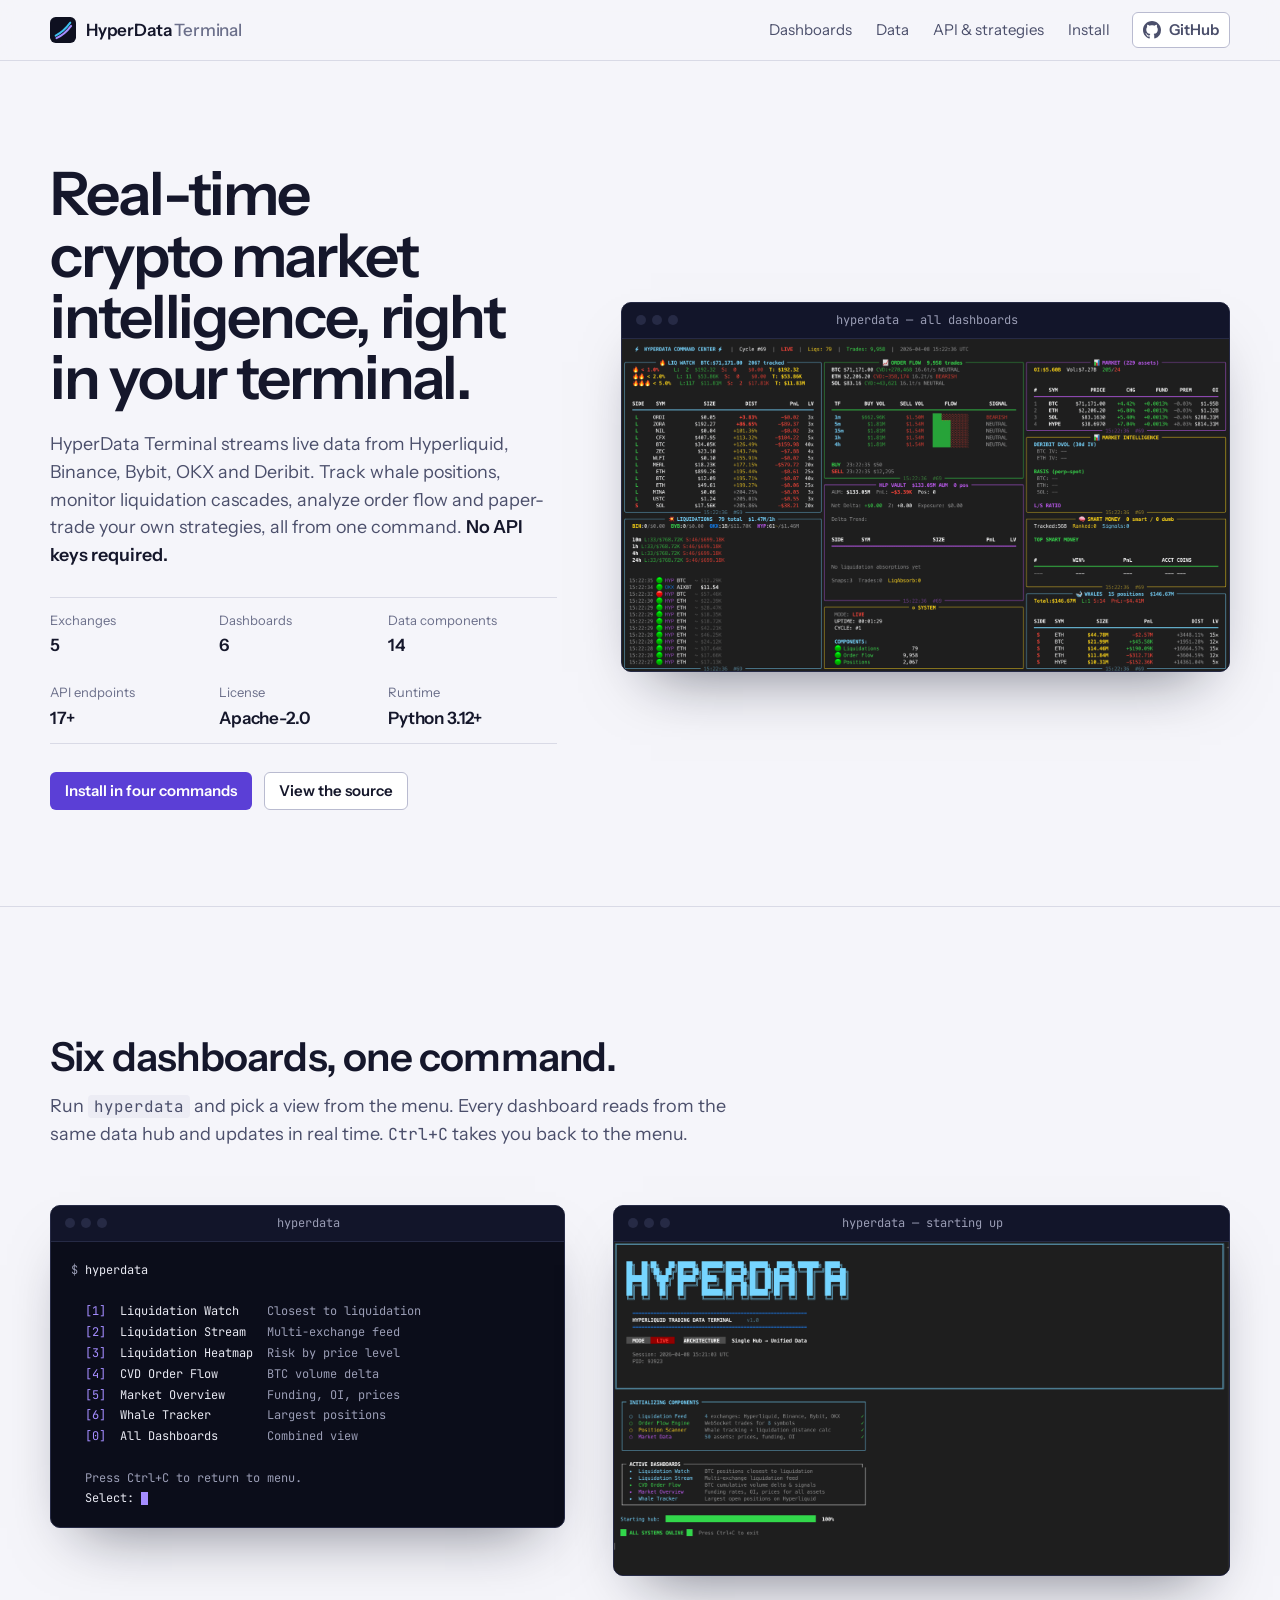
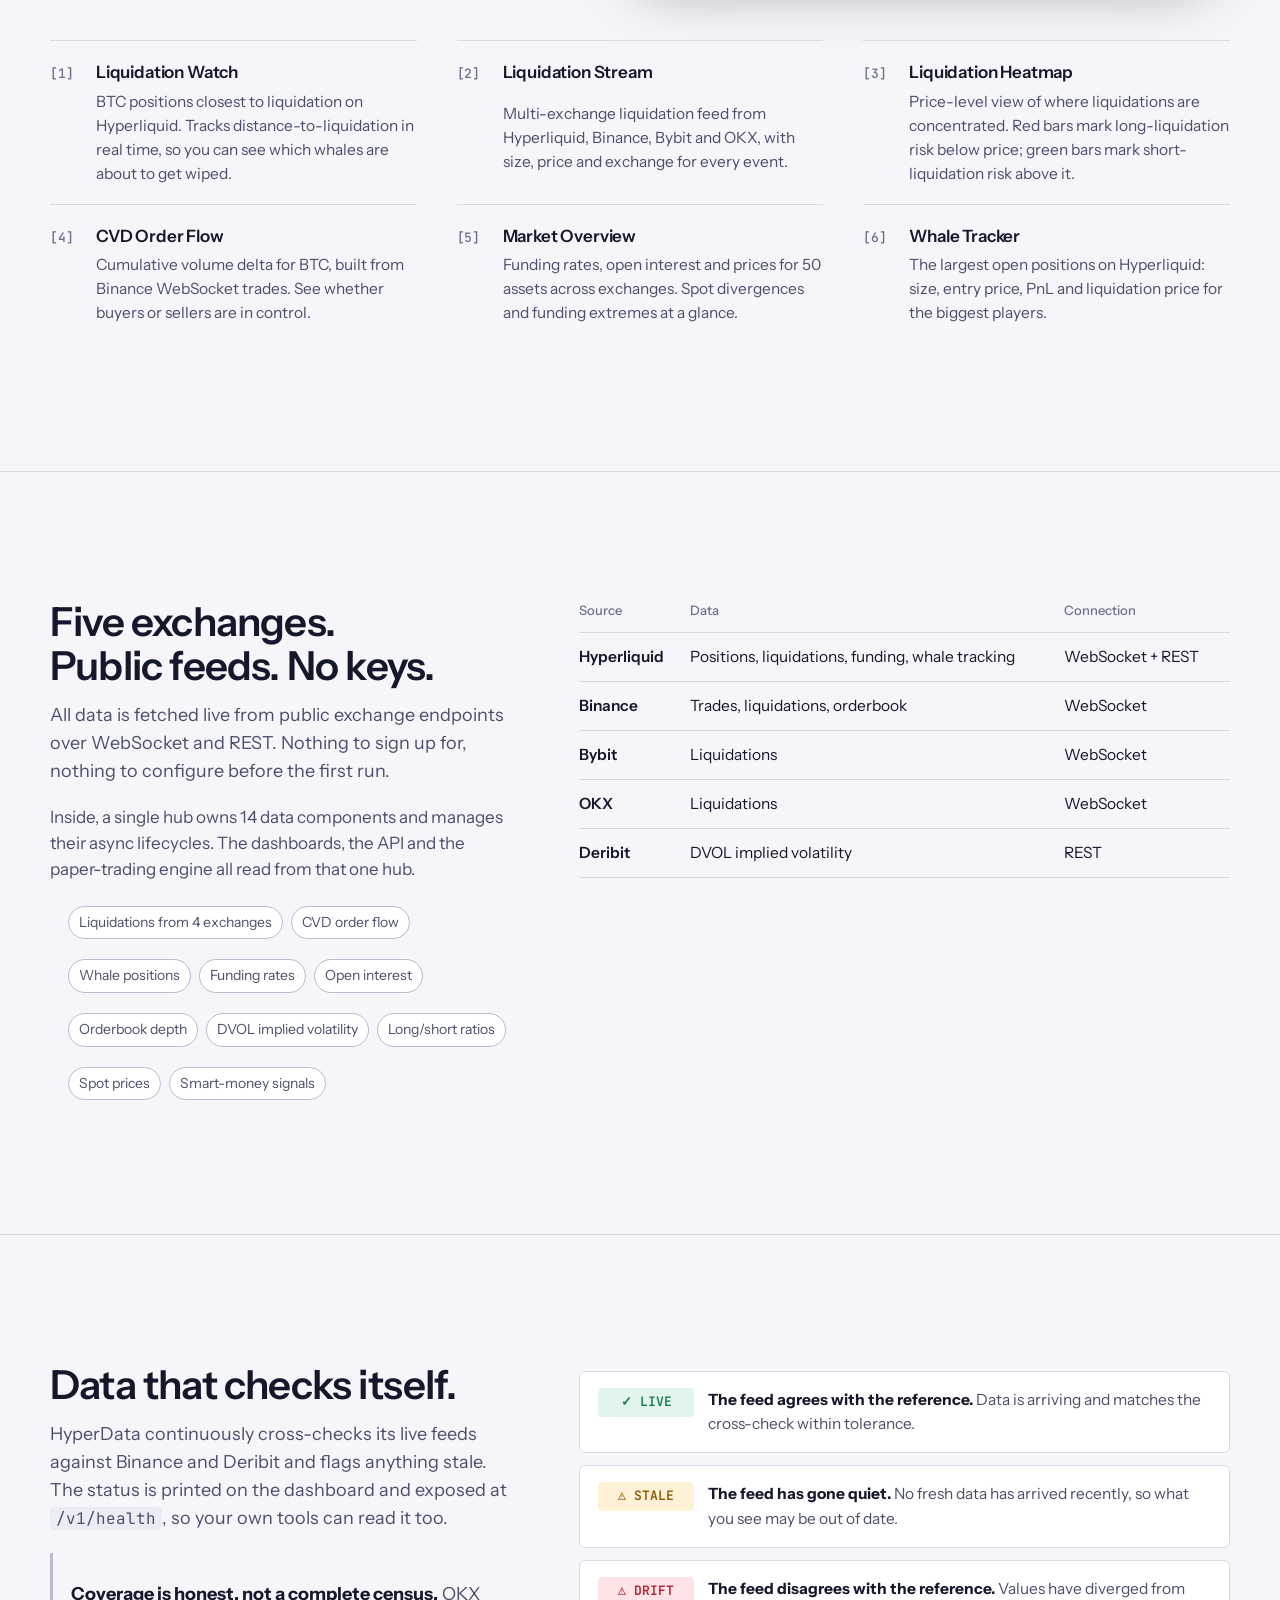
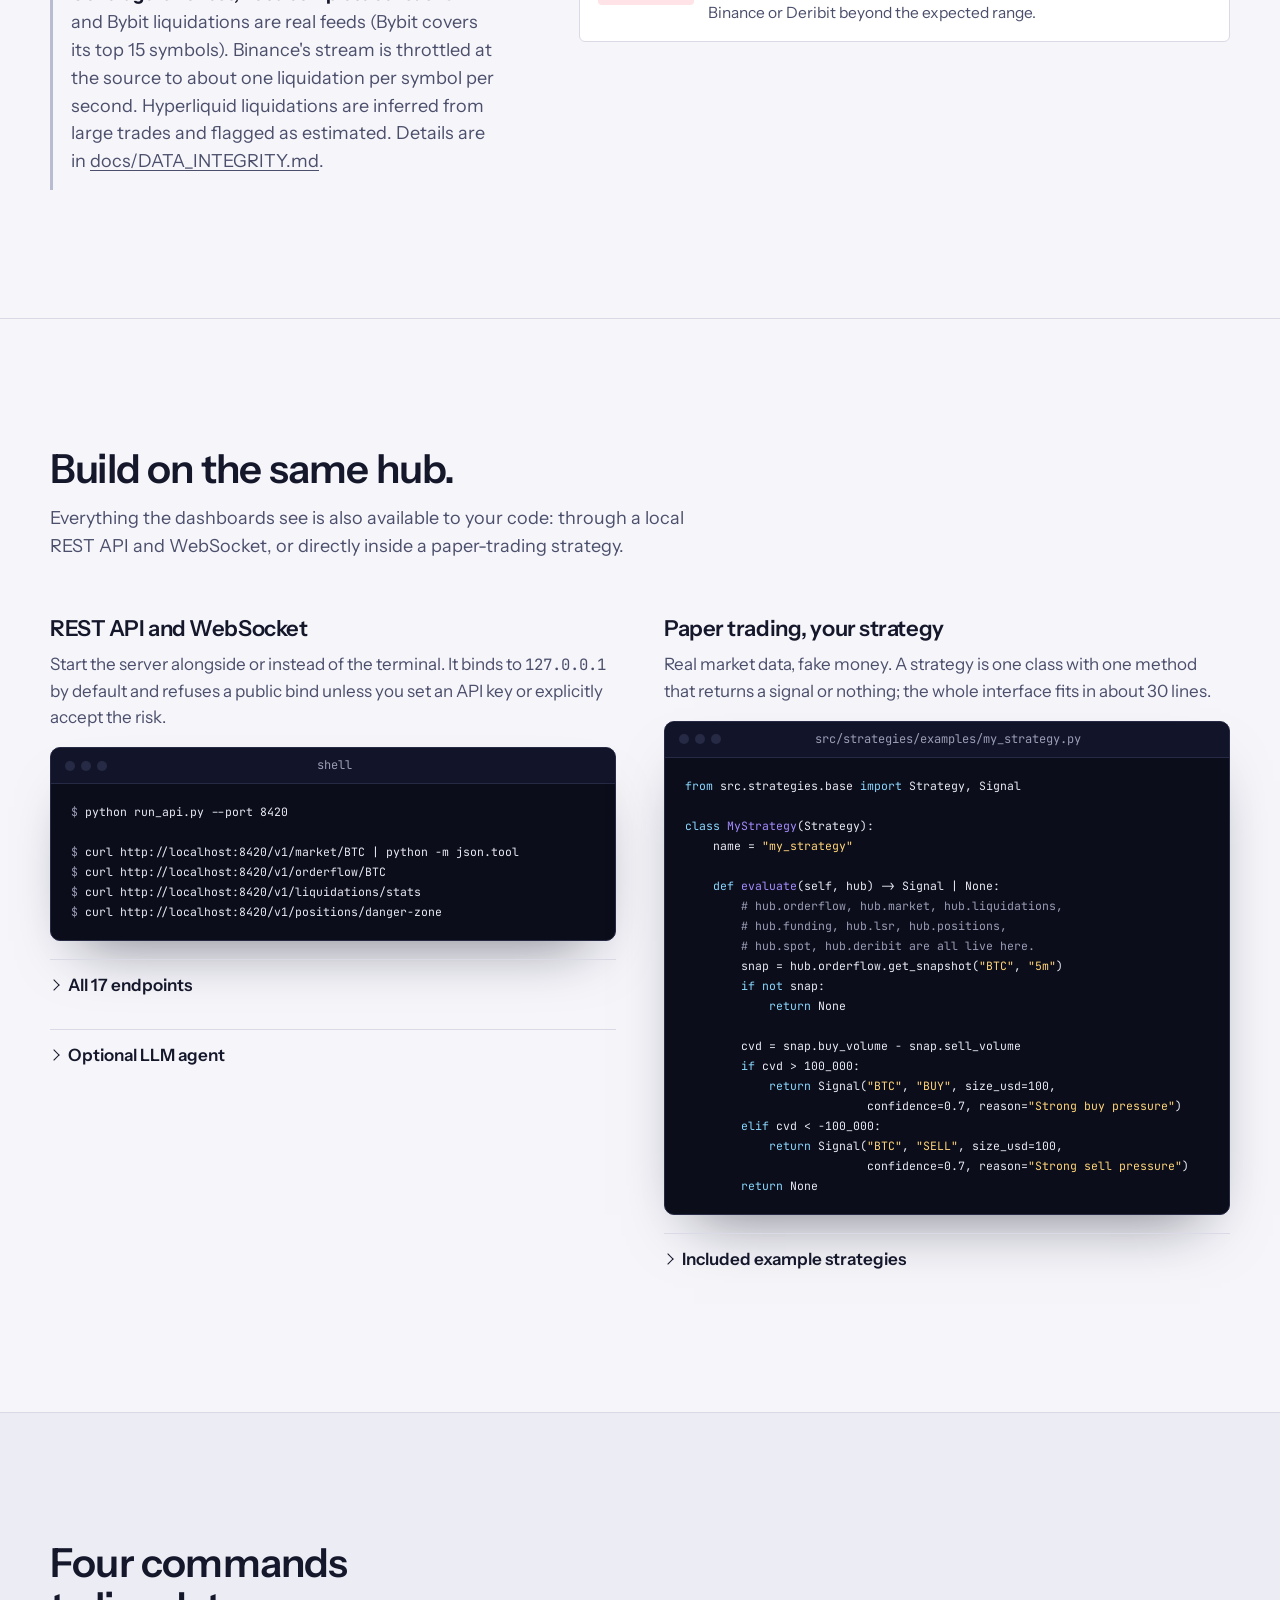
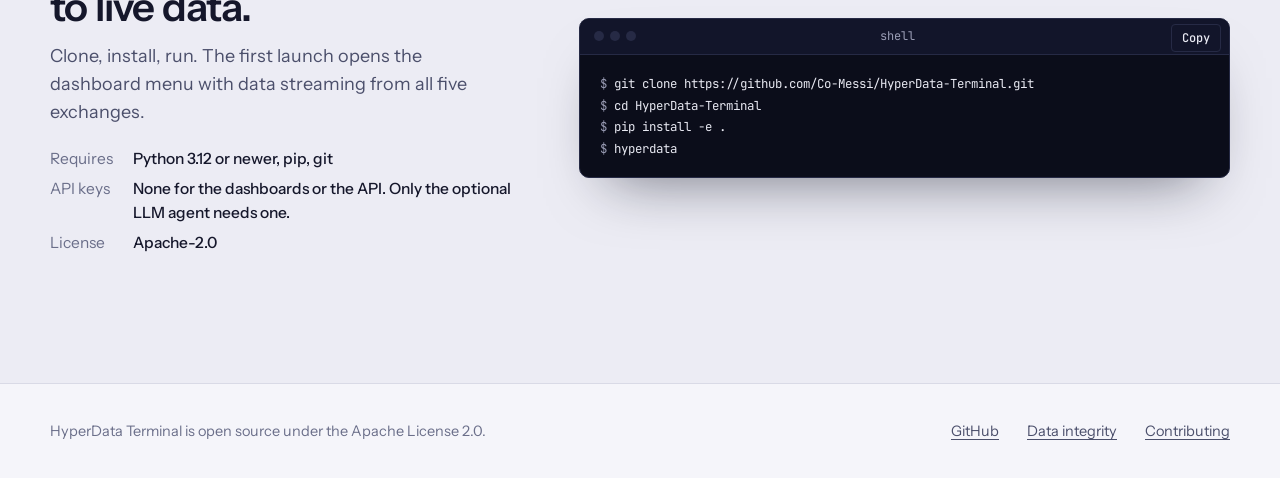
==== site/index.html @ bea285a8 "feat: add product landing site under site/ Static marketing site for HyperData Terminal: plain HTML/" ====
<!doctype html>
<html lang="en">
<head>
  <meta charset="utf-8">
  <meta name="viewport" content="width=device-width, initial-scale=1">
  <title>HyperData Terminal — real-time crypto market intelligence in your terminal</title>
  <meta name="description" content="Open-source crypto market-data terminal. Streams live data from Hyperliquid, Binance, Bybit, OKX and Deribit into six terminal dashboards, a REST API and a paper-trading engine. No API keys required. Apache-2.0.">
  <meta name="color-scheme" content="light dark">
  <meta name="theme-color" content="#f5f5fa" media="(prefers-color-scheme: light)">
  <meta name="theme-color" content="#0e1020" media="(prefers-color-scheme: dark)">

  <!-- Social cards. SITE_URL below assumes GitHub Pages for this repo; change it if the site is hosted elsewhere. -->
  <link rel="canonical" href="https://co-messi.github.io/HyperData-Terminal/">
  <meta property="og:type" content="website">
  <meta property="og:site_name" content="HyperData Terminal">
  <meta property="og:title" content="HyperData Terminal">
  <meta property="og:description" content="Real-time crypto market intelligence, right in your terminal. Live data from 5 exchanges, 6 dashboards, a REST API and paper trading. Open source, no API keys.">
  <meta property="og:url" content="https://co-messi.github.io/HyperData-Terminal/">
  <meta property="og:image" content="https://co-messi.github.io/HyperData-Terminal/og-image.png">
  <meta property="og:image:width" content="1280">
  <meta property="og:image:height" content="640">
  <meta property="og:image:alt" content="HyperData Terminal: real-time crypto market intelligence, right in your terminal.">
  <meta name="twitter:card" content="summary_large_image">
  <meta name="twitter:title" content="HyperData Terminal">
  <meta name="twitter:description" content="Real-time crypto market intelligence, right in your terminal. Live data from 5 exchanges, 6 dashboards, a REST API and paper trading. Open source, no API keys.">
  <meta name="twitter:image" content="https://co-messi.github.io/HyperData-Terminal/og-image.png">
  <meta name="twitter:image:alt" content="HyperData Terminal: real-time crypto market intelligence, right in your terminal.">

  <link rel="icon" href="favicon.svg" type="image/svg+xml">
  <link rel="preconnect" href="https://fonts.googleapis.com">
  <link rel="preconnect" href="https://fonts.gstatic.com" crossorigin>
  <link rel="stylesheet" href="https://fonts.googleapis.com/css2?family=Instrument+Sans:ital,wght@0,400;0,500;0,600;0,700;1,400&family=JetBrains+Mono:wght@400;500;600&display=swap">
  <link rel="stylesheet" href="styles.css">
</head>
<body>
  <a class="skip" href="#main">Skip to content</a>

  <header class="site-header">
    <div class="wrap">
      <a class="brand" href="#top" aria-label="HyperData Terminal home">
        <svg viewBox="0 0 64 64" aria-hidden="true" focusable="false">
          <rect width="64" height="64" rx="14" fill="#0e1020"/>
          <path d="M14 46 C 26 40, 38 30, 50 14" fill="none" stroke="#3ec0f0" stroke-width="5" stroke-linecap="round"/>
          <path d="M16 52 C 28 47, 40 38, 52 22" fill="none" stroke="#a48cff" stroke-width="5" stroke-linecap="round"/>
        </svg>
        <span>HyperData <span class="brand-sub">Terminal</span></span>
      </a>
      <nav class="site-nav" aria-label="Primary">
        <a href="#dashboards">Dashboards</a>
        <a href="#data">Data</a>
        <a href="#build">API &amp; strategies</a>
        <a href="#install">Install</a>
        <a class="btn" href="https://github.com/Co-Messi/HyperData-Terminal">
          <svg viewBox="0 0 16 16" aria-hidden="true" focusable="false"><path fill="currentColor" d="M8 0C3.58 0 0 3.58 0 8c0 3.54 2.29 6.53 5.47 7.59.4.07.55-.17.55-.38 0-.19-.01-.82-.01-1.49-2.01.37-2.53-.49-2.69-.94-.09-.23-.48-.94-.82-1.13-.28-.15-.68-.52-.01-.53.63-.01 1.08.58 1.23.82.72 1.21 1.87.87 2.33.66.07-.52.28-.87.51-1.07-1.78-.2-3.64-.89-3.64-3.95 0-.87.31-1.59.82-2.15-.08-.2-.36-1.02.08-2.12 0 0 .67-.21 2.2.82.64-.18 1.32-.27 2-.27.68 0 1.36.09 2 .27 1.53-1.04 2.2-.82 2.2-.82.44 1.1.16 1.92.08 2.12.51.56.82 1.27.82 2.15 0 3.07-1.87 3.75-3.65 3.95.29.25.54.73.54 1.48 0 1.07-.01 1.93-.01 2.2 0 .21.15.46.55.38A8.013 8.013 0 0 0 16 8c0-4.42-3.58-8-8-8z"/></svg>
          GitHub
        </a>
      </nav>
    </div>
  </header>

  <main id="main">
    <section class="hero" id="top" aria-labelledby="hero-title">
      <div class="wrap">
        <div>
          <h1 id="hero-title">Real-time crypto market intelligence, right in your terminal.</h1>
          <p class="lede">HyperData Terminal streams live data from Hyperliquid, Binance, Bybit, OKX and Deribit. Track whale positions, monitor liquidation cascades, analyze order flow and paper-trade your own strategies, all from one command. <strong>No API keys required.</strong></p>

          <dl class="spec" aria-label="At a glance">
            <div><dt>Exchanges</dt><dd>5</dd></div>
            <div><dt>Dashboards</dt><dd>6</dd></div>
            <div><dt>Data components</dt><dd>14</dd></div>
            <div><dt>API endpoints</dt><dd>17+</dd></div>
            <div><dt>License</dt><dd>Apache-2.0</dd></div>
            <div><dt>Runtime</dt><dd>Python 3.12+</dd></div>
          </dl>

          <div class="hero-actions">
            <a class="btn btn-primary" href="#install">Install in four commands</a>
            <a class="btn" href="https://github.com/Co-Messi/HyperData-Terminal">View the source</a>
          </div>
        </div>

        <figure class="window" style="margin:0">
          <div class="window-bar" aria-hidden="true">
            <span class="dots"><i></i><i></i><i></i></span>
            <span class="title">hyperdata — all dashboards</span>
          </div>
          <img src="screenshot-market.png" width="1600" height="875" alt="HyperData Terminal's combined view in a terminal window: liquidation watch, order flow, a live liquidation feed, market overview and system status panels side by side." fetchpriority="high" decoding="async">
        </figure>
      </div>
    </section>

    <section class="section" id="dashboards" aria-labelledby="dash-title">
      <div class="wrap">
        <div class="section-head">
          <h2 id="dash-title">Six dashboards, one command.</h2>
          <p>Run <code>hyperdata</code> and pick a view from the menu. Every dashboard reads from the same data hub and updates in real time. <kbd>Ctrl+C</kbd> takes you back to the menu.</p>
        </div>

        <div class="dash-grid">
          <figure class="window menu-window" style="margin:0">
            <div class="window-bar" aria-hidden="true">
              <span class="dots"><i></i><i></i><i></i></span>
              <span class="title">hyperdata</span>
            </div>
<pre><code><span class="c">$</span> hyperdata

  <span class="a">[1]</span>  Liquidation Watch    <span class="c">Closest to liquidation</span>
  <span class="a">[2]</span>  Liquidation Stream   <span class="c">Multi-exchange feed</span>
  <span class="a">[3]</span>  Liquidation Heatmap  <span class="c">Risk by price level</span>
  <span class="a">[4]</span>  CVD Order Flow       <span class="c">BTC volume delta</span>
  <span class="a">[5]</span>  Market Overview      <span class="c">Funding, OI, prices</span>
  <span class="a">[6]</span>  Whale Tracker        <span class="c">Largest positions</span>
  <span class="a">[0]</span>  All Dashboards       <span class="c">Combined view</span>

  <span class="c">Press Ctrl+C to return to menu.</span>
  Select: <span class="cursor" aria-hidden="true"></span></code></pre>
          </figure>

          <figure class="window" style="margin:0">
            <div class="window-bar" aria-hidden="true">
              <span class="dots"><i></i><i></i><i></i></span>
              <span class="title">hyperdata — starting up</span>
            </div>
            <img src="screenshot-combined.png" width="1600" height="867" alt="HyperData Terminal starting up: the HyperData banner, the list of data components being initialized, the active dashboards, and a progress bar reporting all systems online." loading="lazy" decoding="async">
          </figure>
        </div>

        <dl class="dash-list">
          <div>
            <dt><span class="n">[1]</span><span>Liquidation Watch</span></dt>
            <dd>BTC positions closest to liquidation on Hyperliquid. Tracks distance-to-liquidation in real time, so you can see which whales are about to get wiped.</dd>
          </div>
          <div>
            <dt><span class="n">[2]</span><span>Liquidation Stream</span></dt>
            <dd>Multi-exchange liquidation feed from Hyperliquid, Binance, Bybit and OKX, with size, price and exchange for every event.</dd>
          </div>
          <div>
            <dt><span class="n">[3]</span><span>Liquidation Heatmap</span></dt>
            <dd>Price-level view of where liquidations are concentrated. Red bars mark long-liquidation risk below price; green bars mark short-liquidation risk above it.</dd>
          </div>
          <div>
            <dt><span class="n">[4]</span><span>CVD Order Flow</span></dt>
            <dd>Cumulative volume delta for BTC, built from Binance WebSocket trades. See whether buyers or sellers are in control.</dd>
          </div>
          <div>
            <dt><span class="n">[5]</span><span>Market Overview</span></dt>
            <dd>Funding rates, open interest and prices for 50 assets across exchanges. Spot divergences and funding extremes at a glance.</dd>
          </div>
          <div>
            <dt><span class="n">[6]</span><span>Whale Tracker</span></dt>
            <dd>The largest open positions on Hyperliquid: size, entry price, PnL and liquidation price for the biggest players.</dd>
          </div>
        </dl>
      </div>
    </section>

    <section class="section" id="data" aria-labelledby="data-title">
      <div class="wrap">
        <div class="split">
          <div class="prose">
            <h2 id="data-title">Five exchanges. Public feeds. No keys.</h2>
            <p>All data is fetched live from public exchange endpoints over WebSocket and REST. Nothing to sign up for, nothing to configure before the first run.</p>
            <p>Inside, a single hub owns 14 data components and manages their async lifecycles. The dashboards, the API and the paper-trading engine all read from that one hub.</p>
            <ul class="components" aria-label="Data components">
              <li>Liquidations from 4 exchanges</li>
              <li>CVD order flow</li>
              <li>Whale positions</li>
              <li>Funding rates</li>
              <li>Open interest</li>
              <li>Orderbook depth</li>
              <li>DVOL implied volatility</li>
              <li>Long/short ratios</li>
              <li>Spot prices</li>
              <li>Smart-money signals</li>
            </ul>
          </div>

          <div class="table-wrap">
            <table>
              <caption class="visually-hidden">Data sources, what each provides, and how it is connected</caption>
              <thead>
                <tr><th scope="col">Source</th><th scope="col">Data</th><th scope="col">Connection</th></tr>
              </thead>
              <tbody>
                <tr><td>Hyperliquid</td><td>Positions, liquidations, funding, whale tracking</td><td>WebSocket + REST</td></tr>
                <tr><td>Binance</td><td>Trades, liquidations, orderbook</td><td>WebSocket</td></tr>
                <tr><td>Bybit</td><td>Liquidations</td><td>WebSocket</td></tr>
                <tr><td>OKX</td><td>Liquidations</td><td>WebSocket</td></tr>
                <tr><td>Deribit</td><td>DVOL implied volatility</td><td>REST</td></tr>
              </tbody>
            </table>
          </div>
        </div>
      </div>
    </section>

    <section class="section" id="integrity" aria-labelledby="integrity-title">
      <div class="wrap">
        <div class="split">
          <div class="prose">
            <h2 id="integrity-title">Data that checks itself.</h2>
            <p>HyperData continuously cross-checks its live feeds against Binance and Deribit and flags anything stale. The status is printed on the dashboard and exposed at <code>/v1/health</code>, so your own tools can read it too.</p>
            <div class="note">
              <p><strong>Coverage is honest, not a complete census.</strong> OKX and Bybit liquidations are real feeds (Bybit covers its top 15 symbols). Binance's stream is throttled at the source to about one liquidation per symbol per second. Hyperliquid liquidations are inferred from large trades and flagged as estimated. Details are in <a href="https://github.com/Co-Messi/HyperData-Terminal/blob/main/docs/DATA_INTEGRITY.md">docs/DATA_INTEGRITY.md</a>.</p>
            </div>
          </div>

          <div class="states" role="list" aria-label="Feed status states">
            <div class="state live" role="listitem">
              <span class="tag">✓ LIVE</span>
              <p><strong>The feed agrees with the reference.</strong> Data is arriving and matches the cross-check within tolerance.</p>
            </div>
            <div class="state stale" role="listitem">
              <span class="tag">⚠ STALE</span>
              <p><strong>The feed has gone quiet.</strong> No fresh data has arrived recently, so what you see may be out of date.</p>
            </div>
            <div class="state drift" role="listitem">
              <span class="tag">⚠ DRIFT</span>
              <p><strong>The feed disagrees with the reference.</strong> Values have diverged from Binance or Deribit beyond the expected range.</p>
            </div>
          </div>
        </div>
      </div>
    </section>

    <section class="section" id="build" aria-labelledby="build-title">
      <div class="wrap">
        <div class="section-head">
          <h2 id="build-title">Build on the same hub.</h2>
          <p>Everything the dashboards see is also available to your code: through a local REST API and WebSocket, or directly inside a paper-trading strategy.</p>
        </div>

        <div class="build-grid">
          <div>
            <h3>REST API and WebSocket</h3>
            <p>Start the server alongside or instead of the terminal. It binds to <code>127.0.0.1</code> by default and refuses a public bind unless you set an API key or explicitly accept the risk.</p>
            <figure class="window" style="margin:0">
              <div class="window-bar" aria-hidden="true">
                <span class="dots"><i></i><i></i><i></i></span>
                <span class="title">shell</span>
              </div>
<pre><code><span class="c">$</span> python run_api.py --port 8420

<span class="c">$</span> curl http://localhost:8420/v1/market/BTC | python -m json.tool
<span class="c">$</span> curl http://localhost:8420/v1/orderflow/BTC
<span class="c">$</span> curl http://localhost:8420/v1/liquidations/stats
<span class="c">$</span> curl http://localhost:8420/v1/positions/danger-zone</code></pre>
            </figure>

            <details>
              <summary>All 17 endpoints</summary>
              <div class="table-wrap endpoints stack-sm">
                <table>
                  <caption class="visually-hidden">REST and WebSocket endpoints</caption>
                  <thead><tr><th scope="col">Endpoint</th><th scope="col">Returns</th></tr></thead>
                  <tbody>
                    <tr><td><code>GET /v1/live</code></td><td>Minimal liveness probe (always unauthenticated)</td></tr>
                    <tr><td><code>GET /v1/health</code></td><td>Server status and uptime</td></tr>
                    <tr><td><code>GET /v1/market</code></td><td>All assets: prices, OI, funding</td></tr>
                    <tr><td><code>GET /v1/market/{symbol}</code></td><td>Single asset detail</td></tr>
                    <tr><td><code>GET /v1/liquidations</code></td><td>Recent liquidation events</td></tr>
                    <tr><td><code>GET /v1/liquidations/stats</code></td><td>Aggregate liquidation statistics</td></tr>
                    <tr><td><code>GET /v1/orderflow/{symbol}</code></td><td>CVD snapshots for a symbol</td></tr>
                    <tr><td><code>GET /v1/funding-rates</code></td><td>Funding rates across exchanges</td></tr>
                    <tr><td><code>GET /v1/funding-rates/{symbol}</code></td><td>Single asset funding rate</td></tr>
                    <tr><td><code>GET /v1/long-short-ratio</code></td><td>Long/short ratio</td></tr>
                    <tr><td><code>GET /v1/basis</code></td><td>Basis spread</td></tr>
                    <tr><td><code>GET /v1/deribit/iv</code></td><td>DVOL implied volatility</td></tr>
                    <tr><td><code>GET /v1/orderbook/{symbol}</code></td><td>Orderbook snapshot</td></tr>
                    <tr><td><code>GET /v1/whales</code></td><td>Top whale positions</td></tr>
                    <tr><td><code>GET /v1/positions/danger-zone</code></td><td>Positions closest to liquidation</td></tr>
                    <tr><td><code>GET /v1/public/metrics</code></td><td>Server metrics and component health</td></tr>
                    <tr><td><code>WS /v1/ws</code></td><td>Real-time event stream: liquidations, trades, signals</td></tr>
                  </tbody>
                </table>
              </div>
            </details>

            <details>
              <summary>Optional LLM agent</summary>
              <p>The agent sends a market summary to any OpenAI-compatible API and asks for a trading decision. Point it at OpenAI, Ollama, LM Studio, Groq, Together or your own endpoint with three variables in <code>.env</code>: <code>LLM_BASE_URL</code>, <code>LLM_MODEL</code> and <code>LLM_API_KEY</code>. The prompt lives in <code>src/strategies/llm_agent.py</code>.</p>
            </details>
          </div>

          <div>
            <h3>Paper trading, your strategy</h3>
            <p>Real market data, fake money. A strategy is one class with one method that returns a signal or nothing; the whole interface fits in about 30 lines.</p>
            <figure class="window" style="margin:0">
              <div class="window-bar" aria-hidden="true">
                <span class="dots"><i></i><i></i><i></i></span>
                <span class="title">src/strategies/examples/my_strategy.py</span>
              </div>
<pre><code><span class="k">from</span> src.strategies.base <span class="k">import</span> Strategy, Signal

<span class="k">class</span> <span class="a">MyStrategy</span>(Strategy):
    name = <span class="s">"my_strategy"</span>

    <span class="k">def</span> <span class="a">evaluate</span>(self, hub) -> Signal | None:
        <span class="c"># hub.orderflow, hub.market, hub.liquidations,</span>
        <span class="c"># hub.funding, hub.lsr, hub.positions,</span>
        <span class="c"># hub.spot, hub.deribit are all live here.</span>
        snap = hub.orderflow.get_snapshot(<span class="s">"BTC"</span>, <span class="s">"5m"</span>)
        <span class="k">if not</span> snap:
            <span class="k">return</span> None

        cvd = snap.buy_volume - snap.sell_volume
        <span class="k">if</span> cvd > 100_000:
            <span class="k">return</span> Signal(<span class="s">"BTC"</span>, <span class="s">"BUY"</span>, size_usd=100,
                          confidence=0.7, reason=<span class="s">"Strong buy pressure"</span>)
        <span class="k">elif</span> cvd < -100_000:
            <span class="k">return</span> Signal(<span class="s">"BTC"</span>, <span class="s">"SELL"</span>, size_usd=100,
                          confidence=0.7, reason=<span class="s">"Strong sell pressure"</span>)
        <span class="k">return</span> None</code></pre>
            </figure>

            <details>
              <summary>Included example strategies</summary>
              <div class="table-wrap stack-sm">
                <table>
                  <caption class="visually-hidden">Example strategies shipped with the project</caption>
                  <thead><tr><th scope="col">Strategy</th><th scope="col">Reads</th><th scope="col">Logic</th></tr></thead>
                  <tbody>
                    <tr><td>CVDMomentum</td><td><code>hub.orderflow</code></td><td>Buy when order flow is strongly positive, sell when negative</td></tr>
                    <tr><td>FundingRateArb</td><td><code>hub.funding</code></td><td>Short when funding is high, long when negative</td></tr>
                    <tr><td>LiquidationCascade</td><td><code>hub.liquidations</code></td><td>Buy the dip after large liquidation cascades</td></tr>
                    <tr><td>WhaleFollow</td><td><code>hub.positions</code></td><td>Mirror the direction of the largest whale positions</td></tr>
                  </tbody>
                </table>
              </div>
            </details>

          </div>
        </div>
      </div>
    </section>

    <section class="section install-band" id="install" aria-labelledby="install-title">
      <div class="wrap">
        <div class="split">
          <div class="prose">
            <h2 id="install-title">Four commands to live data.</h2>
            <p>Clone, install, run. The first launch opens the dashboard menu with data streaming from all five exchanges.</p>
            <dl class="reqs">
              <dt>Requires</dt><dd>Python 3.12 or newer, pip, git</dd>
              <dt>API keys</dt><dd>None for the dashboards or the API. Only the optional LLM agent needs one.</dd>
              <dt>License</dt><dd>Apache-2.0</dd>
            </dl>
          </div>

          <figure class="window install" style="margin:0">
            <div class="window-bar" aria-hidden="true">
              <span class="dots"><i></i><i></i><i></i></span>
              <span class="title">shell</span>
            </div>
<pre id="install-commands"><code><span class="prompt">$ </span><span data-cmd>git clone https://github.com/Co-Messi/HyperData-Terminal.git</span>
<span class="prompt">$ </span><span data-cmd>cd HyperData-Terminal</span>
<span class="prompt">$ </span><span data-cmd>pip install -e .</span>
<span class="prompt">$ </span><span data-cmd>hyperdata</span></code></pre>
            <button class="copy" type="button" data-copy="install-commands" aria-label="Copy install commands">Copy</button>
          </figure>
        </div>
      </div>
    </section>
  </main>

  <footer class="site-footer">
    <div class="wrap">
      <span>HyperData Terminal is open source under the Apache License 2.0.</span>
      <span class="spacer"></span>
      <a href="https://github.com/Co-Messi/HyperData-Terminal">GitHub</a>
      <a href="https://github.com/Co-Messi/HyperData-Terminal/blob/main/docs/DATA_INTEGRITY.md">Data integrity</a>
      <a href="https://github.com/Co-Messi/HyperData-Terminal/blob/main/README.md#contributing">Contributing</a>
    </div>
  </footer>

  <script src="script.js" defer></script>
</body>
</html>
---- site/styles.css ----
/* HyperData Terminal — landing site
   Plain CSS, no build step. Tokens first, then layout, then components. */

/* ---------- Tokens ---------- */
:root {
  color-scheme: light dark;

  /* Light palette (complete) */
  --bg: #f5f5fa;
  --bg-2: #ececf4;
  --surface: #ffffff;
  --line: #d9dae6;
  --line-strong: #b9bbd0;
  --ink: #15172b;
  --ink-2: #4b4f6b;
  --ink-3: #6b6f8a;
  --accent: #5b3fd6;
  --accent-ink: #ffffff;
  --accent-soft: #ece7ff;
  --live: #157a4f;
  --stale: #8a5a00;
  --drift: #b4232f;
  --live-soft: #e2f5ec;
  --stale-soft: #fff1d6;
  --drift-soft: #ffe3e6;

  /* Terminal panels are always dark: the screenshots are dark UIs */
  --term-bg: #0b0d1a;
  --term-bg-2: #12152a;
  --term-line: #262a45;
  --term-ink: #e8e9f2;
  --term-ink-2: #9a9db5;
  --term-accent: #a48cff;
  --term-live: #3ddc97;
  --term-stale: #f5b942;
  --term-drift: #ff7a85;
  --term-shadow: 0 30px 60px -30px rgba(10, 12, 30, 0.55);

  --font-sans: "Instrument Sans", "Helvetica Neue", Helvetica, Arial, system-ui, sans-serif;
  --font-mono: "JetBrains Mono", ui-monospace, "SF Mono", Menlo, Consolas, "Liberation Mono", monospace;

  --radius-window: 10px;
  --radius-control: 6px;
  --radius-chip: 4px;

  --measure: 62ch;
  --gutter: clamp(16px, 4vw, 40px);
  --section: clamp(72px, 10vw, 128px);
  --max: 1180px;
}

@media (prefers-color-scheme: dark) {
  :root:not([data-theme="light"]) {
    --bg: #0e1020;
    --bg-2: #12152a;
    --surface: #151831;
    --line: #262a45;
    --line-strong: #363b5e;
    --ink: #e8e9f2;
    --ink-2: #b4b7cc;
    --ink-3: #9a9db5;
    --accent: #a48cff;
    --accent-ink: #0e1020;
    --accent-soft: #22203f;
    --live: #3ddc97;
    --stale: #f5b942;
    --drift: #ff7a85;
    --live-soft: #10301f;
    --stale-soft: #33270b;
    --drift-soft: #3a1418;
  }
}
:root[data-theme="dark"] {
  --bg: #0e1020;
  --bg-2: #12152a;
  --surface: #151831;
  --line: #262a45;
  --line-strong: #363b5e;
  --ink: #e8e9f2;
  --ink-2: #b4b7cc;
  --ink-3: #9a9db5;
  --accent: #a48cff;
  --accent-ink: #0e1020;
  --accent-soft: #22203f;
  --live: #3ddc97;
  --stale: #f5b942;
  --drift: #ff7a85;
  --live-soft: #10301f;
  --stale-soft: #33270b;
  --drift-soft: #3a1418;
}

/* ---------- Reset & base ---------- */
*, *::before, *::after { box-sizing: border-box; }
html { -webkit-text-size-adjust: 100%; scroll-behavior: smooth; overflow-x: clip; }
@media (prefers-reduced-motion: reduce) {
  html { scroll-behavior: auto; }
}
body {
  margin: 0;
  background: var(--bg);
  color: var(--ink);
  font-family: var(--font-sans);
  font-size: 17px;
  line-height: 1.55;
  -webkit-font-smoothing: antialiased;
  overflow-x: hidden;
}
img { display: block; max-width: 100%; height: auto; }
a { color: inherit; text-decoration-thickness: 1px; text-underline-offset: 0.18em; }
p { margin: 0 0 1em; }
h1, h2, h3, h4 { margin: 0; font-weight: 600; letter-spacing: -0.02em; line-height: 1.1; text-wrap: balance; }
code, kbd, pre { font-family: var(--font-mono); font-size: 0.92em; }
:focus-visible {
  outline: 2px solid var(--accent);
  outline-offset: 3px;
  border-radius: var(--radius-chip);
}
.skip {
  position: absolute; left: 12px; top: -60px;
  background: var(--accent); color: var(--accent-ink);
  padding: 8px 12px; border-radius: var(--radius-control); z-index: 100;
}
.skip:focus { top: 12px; }
.visually-hidden {
  position: absolute !important; width: 1px; height: 1px; overflow: hidden;
  clip: rect(0 0 0 0); clip-path: inset(50%); white-space: nowrap;
}

.wrap {
  width: min(100% - 2 * var(--gutter), var(--max));
  margin-inline: auto;
}

/* ---------- Header ---------- */
.site-header {
  position: sticky; top: 0; z-index: 50;
  background: color-mix(in srgb, var(--bg) 84%, transparent);
  backdrop-filter: blur(12px);
  -webkit-backdrop-filter: blur(12px);
  border-bottom: 1px solid var(--line);
}
.site-header .wrap {
  display: flex; align-items: center; gap: 24px;
  height: 60px;
}
.brand {
  display: inline-flex; align-items: center; gap: 10px;
  font-weight: 600; letter-spacing: -0.01em; text-decoration: none;
  font-size: 17px;
}
.brand svg { width: 26px; height: 26px; flex: none; }
.brand .brand-sub { color: var(--ink-3); font-weight: 500; }
.site-nav { margin-left: auto; display: flex; align-items: center; gap: 4px; }
.site-nav a {
  text-decoration: none; color: var(--ink-2); font-size: 15px;
  padding: 8px 10px; border-radius: var(--radius-control);
}
.site-nav a:hover { color: var(--ink); background: var(--bg-2); }
.site-nav .btn { margin-left: 8px; }
@media (max-width: 720px) {
  .site-nav a:not(.btn) { display: none; }
  .brand .brand-sub { display: none; }
}

/* ---------- Buttons ---------- */
.btn {
  display: inline-flex; align-items: center; gap: 8px;
  padding: 9px 14px; border-radius: var(--radius-control);
  font: inherit; font-size: 15px; font-weight: 600; text-decoration: none;
  border: 1px solid var(--line-strong); color: var(--ink); background: var(--surface);
  cursor: pointer; line-height: 1.2; white-space: nowrap;
}
.btn:hover { border-color: var(--ink-3); }
.site-nav .btn:hover { background: var(--surface); color: var(--ink); }
.btn-primary { background: var(--accent); color: var(--accent-ink); border-color: transparent; }
.btn-primary:hover { filter: brightness(1.06); border-color: transparent; }
.btn svg { width: 18px; height: 18px; }

/* ---------- Hero ---------- */
.hero { padding-block: clamp(48px, 8vw, 104px) clamp(56px, 8vw, 96px); }
.hero .wrap {
  display: grid; gap: clamp(32px, 5vw, 64px);
  grid-template-columns: minmax(0, 5fr) minmax(0, 6fr);
  align-items: center;
}
.hero h1 {
  font-size: clamp(36px, 5.2vw, 60px);
  letter-spacing: -0.035em;
  line-height: 1.02;
  max-width: 16ch;
}
.hero .lede {
  margin-top: 22px; font-size: clamp(17px, 1.4vw, 19px);
  color: var(--ink-2); max-width: 46ch;
}
.hero .lede strong { color: var(--ink); font-weight: 600; }

.spec {
  margin: 28px 0 0; padding: 0;
  display: grid; grid-template-columns: repeat(3, 1fr);
  border-top: 1px solid var(--line); border-bottom: 1px solid var(--line);
}
.spec > div { padding: 12px 16px 12px 0; }
.spec dt { font-size: 13px; color: var(--ink-3); }
.spec dd { margin: 2px 0 0; font-weight: 600; font-size: 17px; letter-spacing: -0.01em; }

.hero-actions { margin-top: 28px; display: flex; flex-wrap: wrap; gap: 12px; align-items: center; }

/* ---------- Terminal panels ---------- */
.window {
  background: var(--term-bg); color: var(--term-ink);
  border: 1px solid var(--term-line); border-radius: var(--radius-window);
  box-shadow: var(--term-shadow);
  overflow: hidden;
}
.window-bar {
  display: flex; align-items: center; gap: 8px;
  height: 36px; padding: 0 14px;
  background: var(--term-bg-2); border-bottom: 1px solid var(--term-line);
  font-family: var(--font-mono); font-size: 12px; color: var(--term-ink-2);
}
.window-bar .dots { display: inline-flex; gap: 6px; margin-right: 6px; }
.window-bar .dots i { width: 10px; height: 10px; border-radius: 50%; background: var(--term-line); display: block; }
.window-bar .title { margin-inline: auto; padding-right: 54px; }
.window img { width: 100%; height: auto; }
.window pre {
  margin: 0; padding: 18px 20px; overflow-x: auto;
  font-size: 13.5px; line-height: 1.6; color: var(--term-ink);
  tab-size: 4;
}
.window pre .c { color: var(--term-ink-2); }
.window pre .a { color: var(--term-accent); }
.window pre .k { color: #8ad7ff; }
.window pre .s { color: #ffd479; }
.window pre .live { color: var(--term-live); }
.window pre .stale { color: var(--term-stale); }
.window pre .drift { color: var(--term-drift); }

/* Install command block: the primary CTA */
.install { position: relative; }
.install pre { padding-right: 96px; }
.install .prompt { color: var(--term-ink-2); user-select: none; }
.install .window-bar .title { padding-right: 70px; }
.install .copy {
  position: absolute; top: 5px; right: 8px;
  font: 500 12px/1 var(--font-mono);
  color: var(--term-ink); background: var(--term-bg-2);
  border: 1px solid var(--term-line); border-radius: var(--radius-chip);
  padding: 7px 10px; cursor: pointer;
}
.install .copy:hover { border-color: var(--term-ink-2); }
.install .copy[data-state="copied"] { color: var(--term-live); border-color: var(--term-live); }
.install .copy:focus-visible { outline-color: var(--term-accent); }
.cursor {
  display: inline-block; width: 0.6em; height: 1.1em; vertical-align: -0.2em;
  background: var(--term-accent);
  animation: blink 1.1s steps(1) infinite;
}
@media (prefers-reduced-motion: reduce) {
  .cursor { animation: none; }
}
@keyframes blink { 50% { opacity: 0; } }

/* ---------- Sections ---------- */
.section { padding-block: var(--section); border-top: 1px solid var(--line); }
.section-head { max-width: var(--measure); margin-bottom: clamp(32px, 5vw, 56px); }
.section-head h2 { font-size: clamp(28px, 3.6vw, 40px); }
.section-head p { margin: 14px 0 0; font-size: 18px; color: var(--ink-2); }
.section-head p code, .prose code, .note code {
  font-size: 0.88em; padding: 1px 6px; background: var(--bg-2); border-radius: var(--radius-chip);
}

/* Dashboards: menu + screenshot, then descriptions */
.dash-grid {
  display: grid; gap: clamp(28px, 4vw, 48px);
  grid-template-columns: minmax(0, 5fr) minmax(0, 6fr);
  align-items: start;
}
.menu-window pre { font-size: 13px; }
details p { color: var(--ink-2); margin: 4px 0 16px; font-size: 15.5px; max-width: 56ch; }
details p code { font-size: 0.88em; padding: 1px 6px; background: var(--bg-2); border-radius: var(--radius-chip); }
.dash-list {
  margin: clamp(40px, 5vw, 64px) 0 0; padding: 0;
  display: grid; grid-template-columns: repeat(auto-fit, minmax(280px, 1fr));
  gap: 0 40px;
}
.dash-list > div {
  padding: 18px 0; border-top: 1px solid var(--line);
  display: grid; grid-template-columns: 34px 1fr; gap: 0 12px; align-items: baseline;
}
.dash-list dt { font-weight: 600; letter-spacing: -0.01em; display: contents; }
.dash-list dt .n { font-family: var(--font-mono); font-size: 13px; color: var(--ink-3); font-weight: 500; }
.dash-list dd { margin: 4px 0 0; grid-column: 2; color: var(--ink-2); font-size: 15.5px; }

/* Tables (data sources, endpoints, strategies) */
.table-wrap { overflow-x: auto; -webkit-overflow-scrolling: touch; }
table { border-collapse: collapse; width: 100%; font-size: 15.5px; }
th, td { text-align: left; padding: 12px 16px 12px 0; border-top: 1px solid var(--line); vertical-align: top; }
thead th { border-top: 0; padding-top: 0; font-size: 13px; font-weight: 500; color: var(--ink-3); }
tbody tr:last-child td { border-bottom: 1px solid var(--line); }
td code { white-space: nowrap; }
td:first-child { font-weight: 600; }

/* Two-column feature bands */
.split {
  display: grid; gap: clamp(32px, 5vw, 72px);
  grid-template-columns: minmax(0, 5fr) minmax(0, 7fr);
  align-items: start;
}
.split .prose { max-width: 48ch; }
.split .prose h2 { font-size: clamp(28px, 3.6vw, 40px); }
.split .prose p { margin-top: 14px; font-size: 17px; color: var(--ink-2); }
.split .prose p:first-of-type { font-size: 18px; }
.split .prose ul { margin: 16px 0 0; padding-left: 18px; color: var(--ink-2); }
.split .prose li { margin: 6px 0; }

.components {
  margin: 20px 0 0; padding: 0; list-style: none;
  display: flex; flex-wrap: wrap; gap: 8px;
}
.components li {
  font-size: 14px; padding: 5px 10px; border: 1px solid var(--line-strong);
  border-radius: 999px; color: var(--ink-2); background: var(--surface);
}

/* Integrity states */
.states { display: grid; gap: 12px; margin-top: 8px; }
.state {
  display: grid; grid-template-columns: 96px 1fr; gap: 14px; align-items: start;
  padding: 16px 18px; border-radius: var(--radius-control);
  border: 1px solid var(--line); background: var(--surface);
}
.state .tag {
  font-family: var(--font-mono); font-size: 13px; font-weight: 600;
  padding: 4px 8px; border-radius: var(--radius-chip); text-align: center;
}
.state.live .tag { color: var(--live); background: var(--live-soft); }
.state.stale .tag { color: var(--stale); background: var(--stale-soft); }
.state.drift .tag { color: var(--drift); background: var(--drift-soft); }
.state p { margin: 0; font-size: 15.5px; color: var(--ink-2); }
.state p strong { color: var(--ink); }
.note {
  margin-top: 20px; padding: 14px 18px; border-left: 3px solid var(--line-strong);
  color: var(--ink-2); font-size: 15px;
}
.note p { margin: 0; }
.note strong { color: var(--ink); }

/* Build section: API + strategy */
.build-grid {
  display: grid; gap: clamp(28px, 4vw, 48px);
  grid-template-columns: minmax(0, 1fr) minmax(0, 1fr);
  align-items: start;
}
.build-grid h3 { font-size: 22px; margin-bottom: 10px; }
.build-grid > div > p { color: var(--ink-2); max-width: 52ch; }
.build-grid .window { margin-top: 18px; }
.build-grid .window pre { font-size: 12.5px; }
.endpoints td:first-child { font-weight: 500; }
.endpoints code { font-size: 13px; }
details { margin-top: 18px; border-top: 1px solid var(--line); }
summary { cursor: pointer; font-weight: 600; color: var(--ink); padding: 12px 0; list-style: none; display: flex; align-items: center; gap: 10px; }
summary::-webkit-details-marker { display: none; }
summary::before {
  content: ""; width: 8px; height: 8px; border-right: 1.5px solid currentColor; border-bottom: 1.5px solid currentColor;
  transform: rotate(-45deg); transition: transform 150ms ease; flex: none;
}
details[open] summary::before { transform: rotate(45deg); }
summary:hover { color: var(--accent); }
details .table-wrap { margin: 4px 0 16px; }

/* Install (closing) */
.install-band { background: var(--bg-2); }
.install-band .split { align-items: center; }
.reqs { margin: 20px 0 0; padding: 0; display: grid; grid-template-columns: max-content 1fr; gap: 6px 20px; font-size: 15.5px; }
.reqs dt { color: var(--ink-3); }
.reqs dd { margin: 0; font-weight: 500; }

/* ---------- Footer ---------- */
.site-footer { border-top: 1px solid var(--line); padding-block: 36px; font-size: 14.5px; color: var(--ink-3); }
.site-footer .wrap { display: flex; flex-wrap: wrap; gap: 12px 28px; align-items: center; }
.site-footer a { color: var(--ink-2); }
.site-footer .spacer { flex: 1; }

/* Stacked tables on narrow screens: one block per row, header row hidden */
@media (max-width: 640px) {
  .stack-sm table, .stack-sm tbody, .stack-sm tr, .stack-sm td { display: block; }
  .stack-sm thead { display: none; }
  .stack-sm tr { padding: 12px 0; border-top: 1px solid var(--line); }
  .stack-sm tbody tr:last-child { border-bottom: 1px solid var(--line); }
  .stack-sm td { border: 0; padding: 2px 0; }
  .stack-sm td code { white-space: normal; }
  .stack-sm td:not(:first-child) { color: var(--ink-2); font-size: 15px; }
}

/* ---------- Responsive ---------- */
.hero .wrap > *, .dash-grid > *, .split > *, .build-grid > * { min-width: 0; }
@media (max-width: 960px) {
  .hero .wrap, .dash-grid, .split, .build-grid { grid-template-columns: minmax(0, 1fr); }
  .hero h1 { max-width: 20ch; }
  .split .prose { max-width: var(--measure); }
}
@media (max-width: 520px) {
  body { font-size: 16px; }
  .hero { padding-top: 40px; }
  .hero h1 { font-size: clamp(32px, 9.5vw, 40px); }
  .spec { grid-template-columns: 1fr 1fr; }
  .dash-list > div { grid-template-columns: 30px 1fr; }
  .state { grid-template-columns: 1fr; gap: 8px; }
  .state .tag { justify-self: start; }
  .window pre { font-size: 12.5px; padding: 14px 16px; }
  .reqs { grid-template-columns: 1fr; gap: 2px; }
  .reqs dd { margin-bottom: 10px; }
}
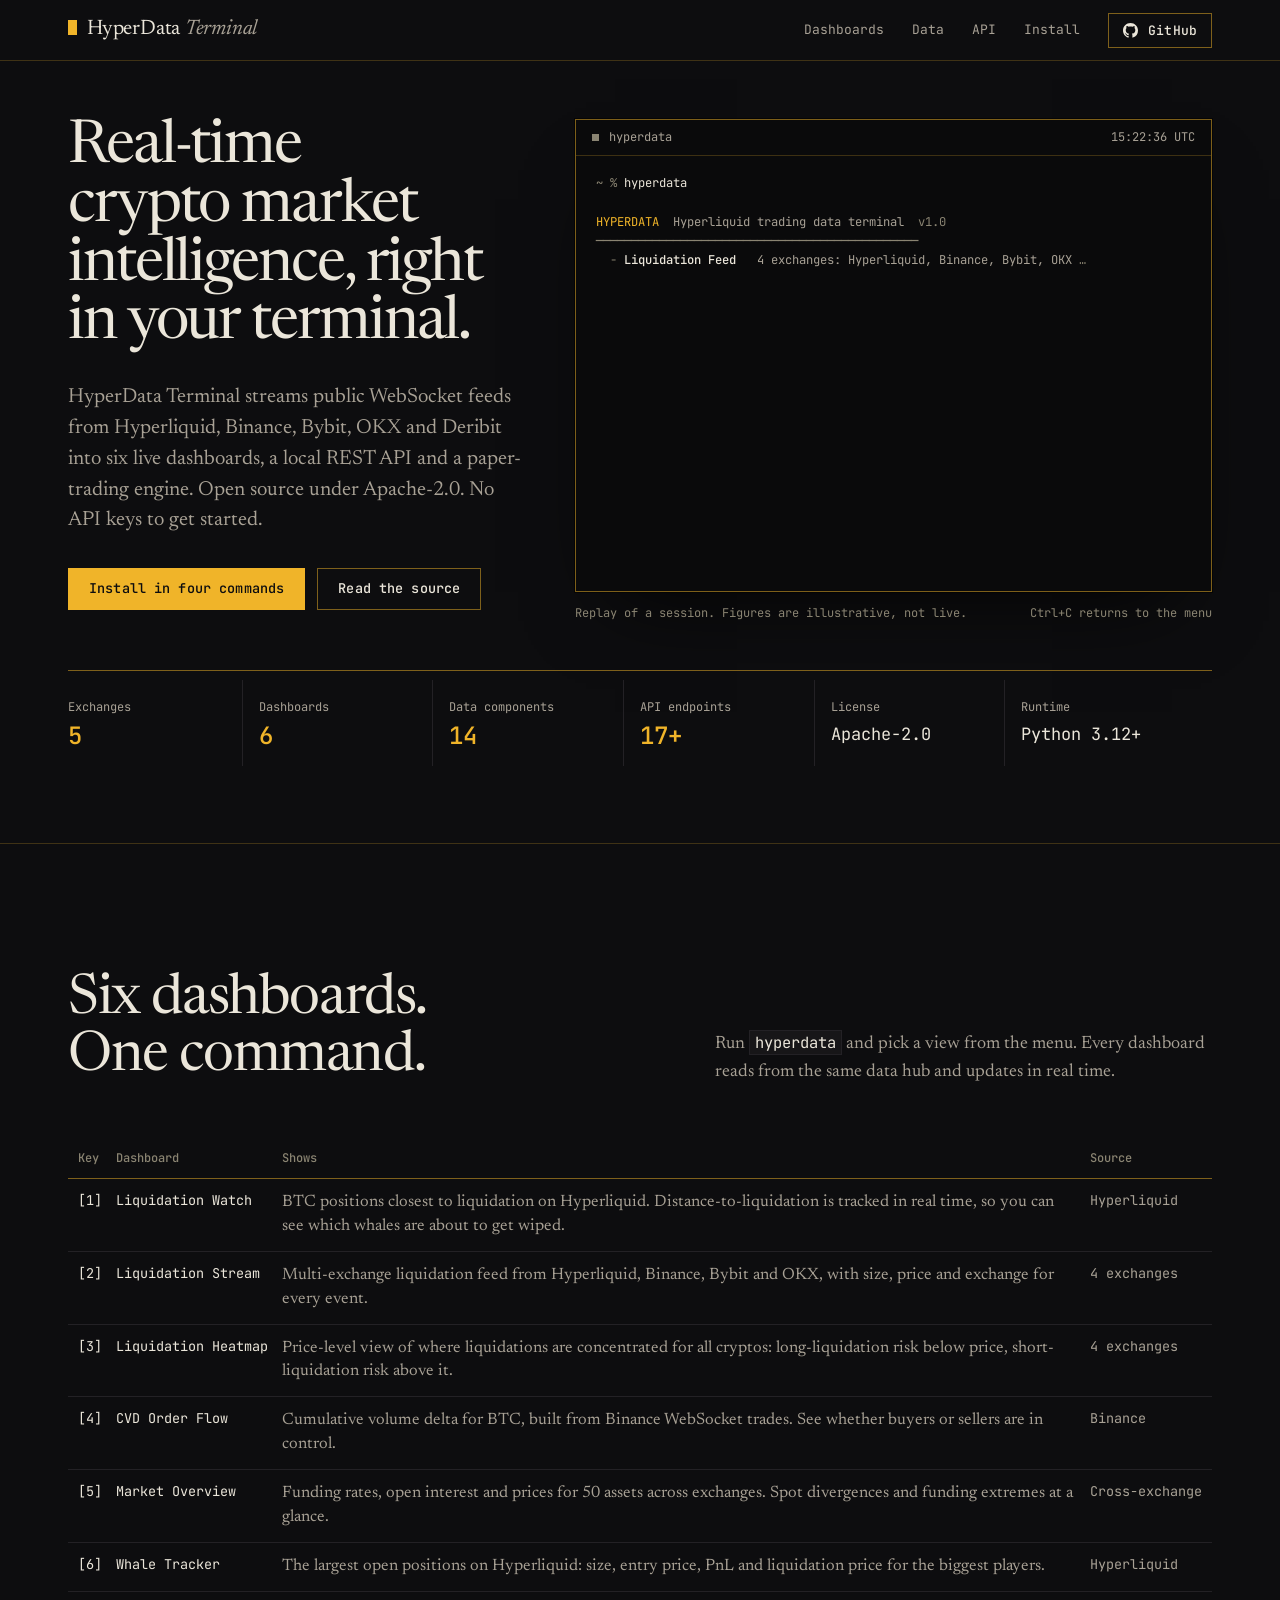
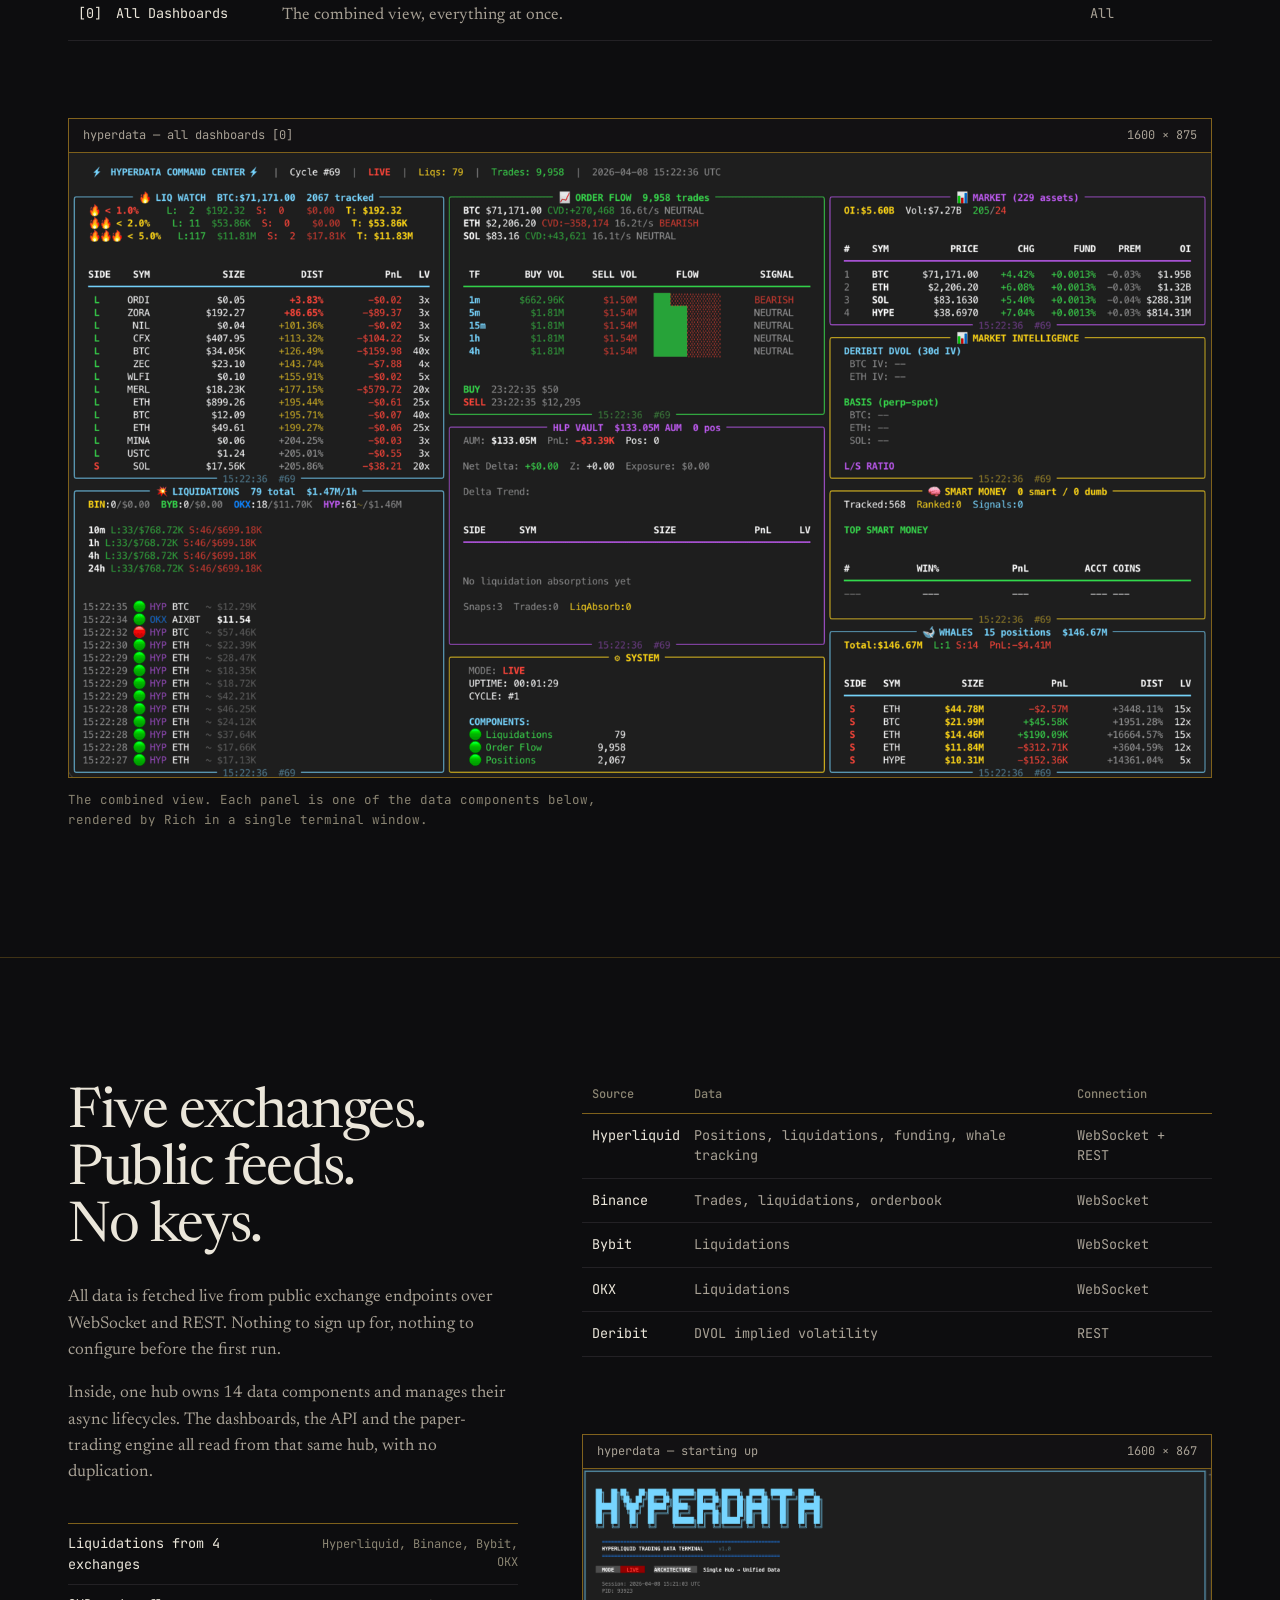
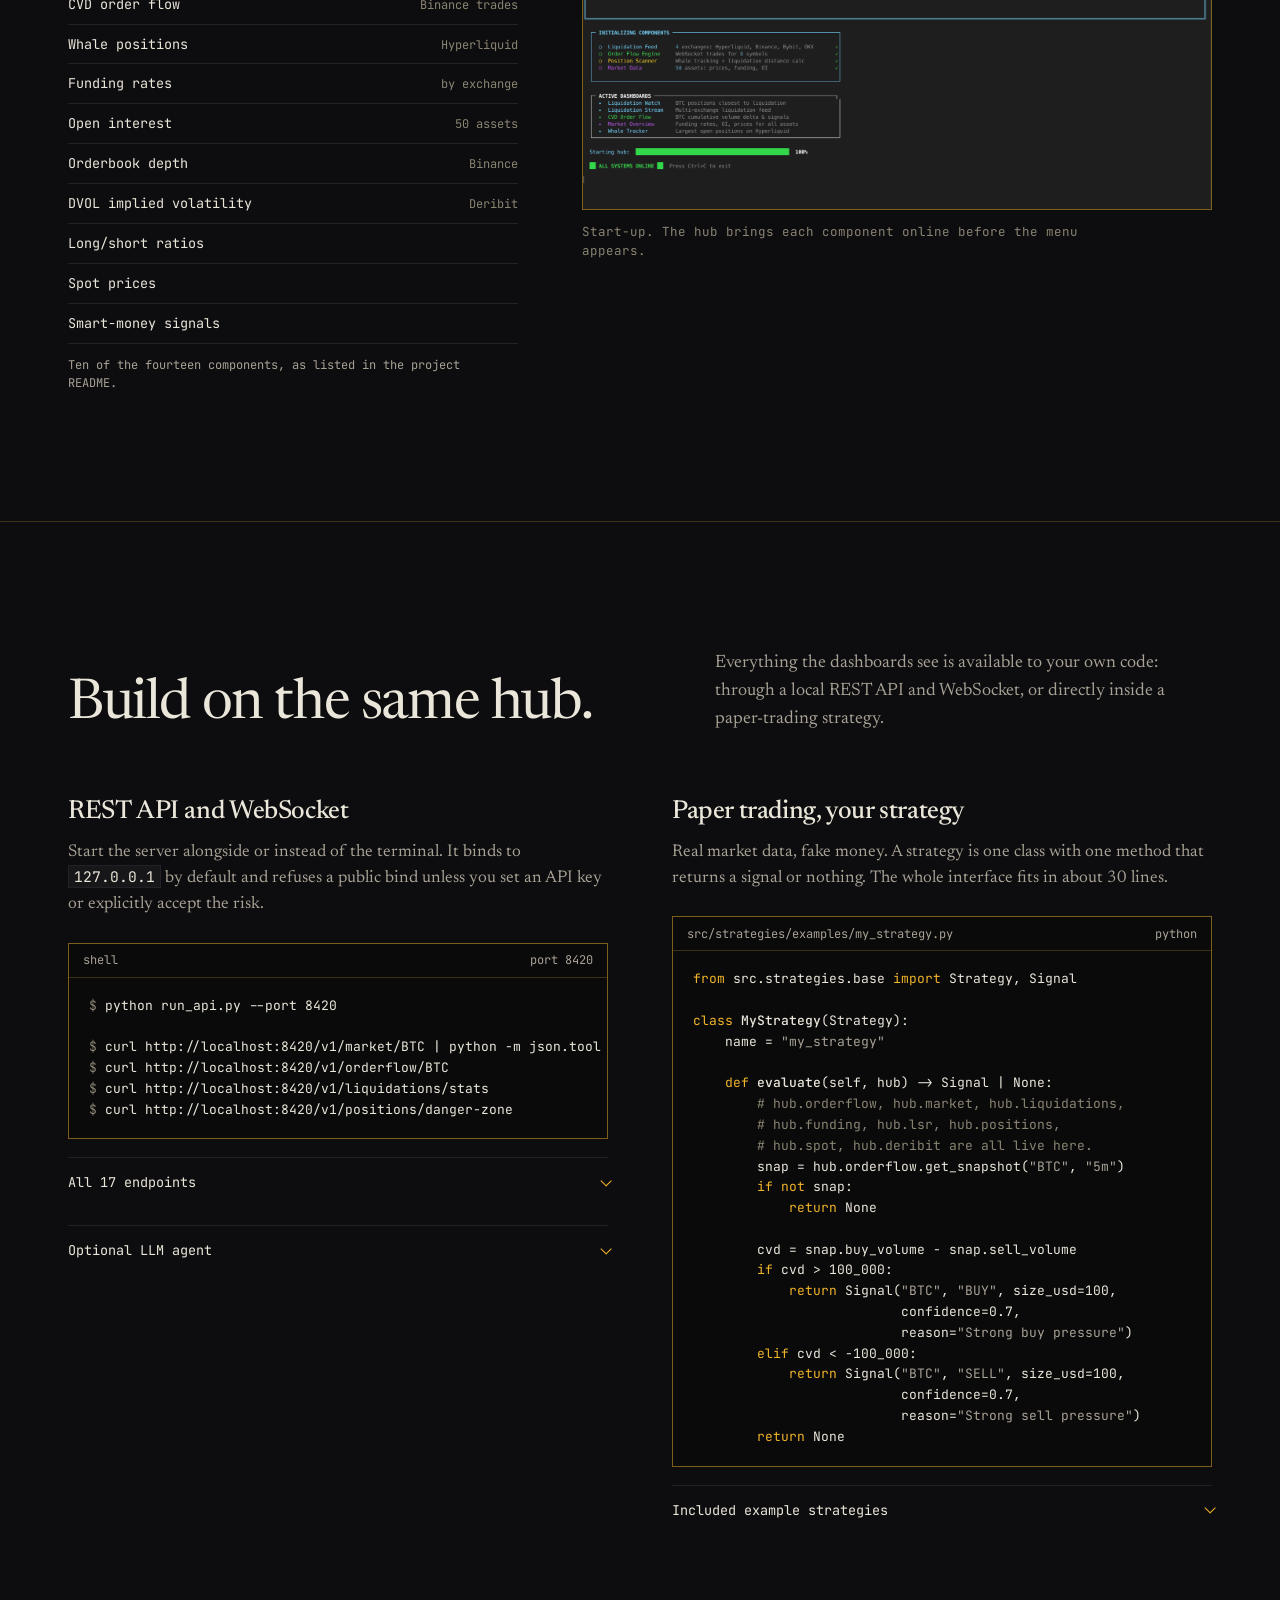
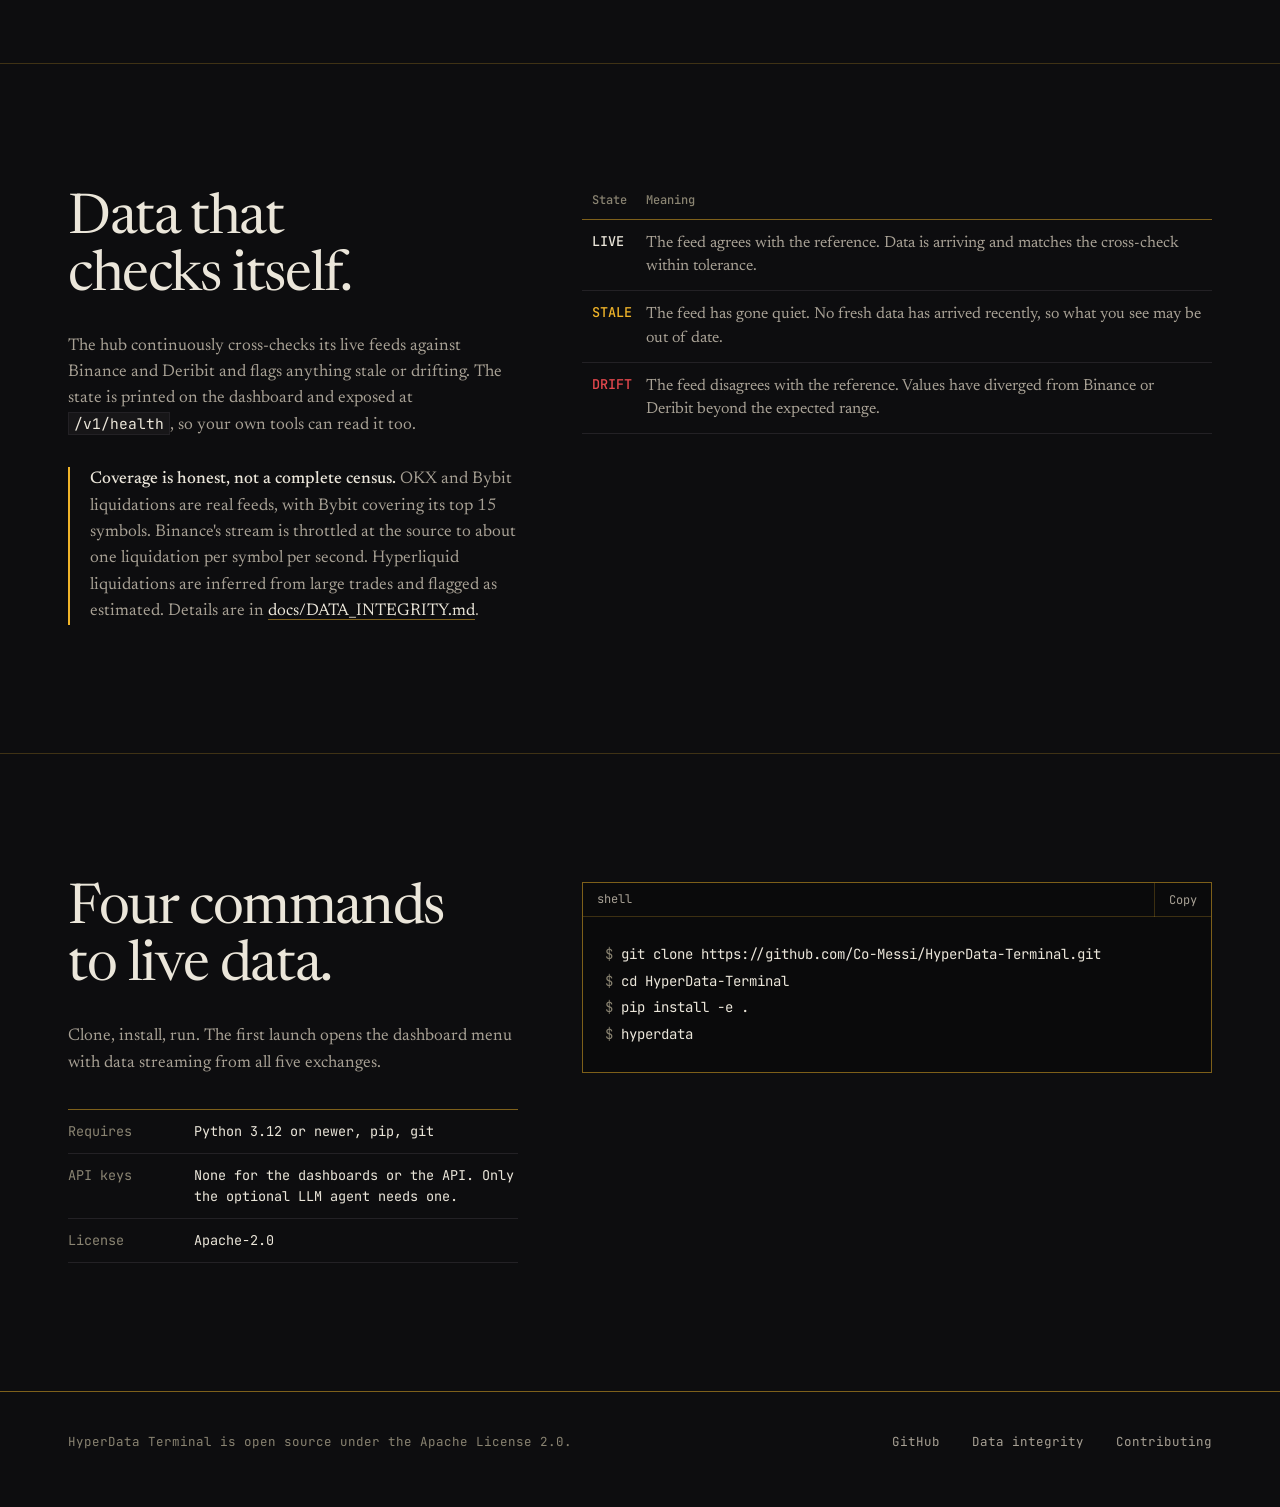
==== commit e955618d: "feat(site): redesign landing page — charcoal and amber, animated terminal Replaces the v1 navy/viole" ====
--- a/site/index.html
+++ b/site/index.html
@@ -4,32 +4,31 @@
   <meta charset="utf-8">
   <meta name="viewport" content="width=device-width, initial-scale=1">
   <title>HyperData Terminal — real-time crypto market intelligence in your terminal</title>
-  <meta name="description" content="Open-source crypto market-data terminal. Streams live data from Hyperliquid, Binance, Bybit, OKX and Deribit into six terminal dashboards, a REST API and a paper-trading engine. No API keys required. Apache-2.0.">
-  <meta name="color-scheme" content="light dark">
-  <meta name="theme-color" content="#f5f5fa" media="(prefers-color-scheme: light)">
-  <meta name="theme-color" content="#0e1020" media="(prefers-color-scheme: dark)">
-
-  <!-- Social cards. SITE_URL below assumes GitHub Pages for this repo; change it if the site is hosted elsewhere. -->
+  <meta name="description" content="Open-source crypto market-data terminal. Streams public WebSocket feeds from Hyperliquid, Binance, Bybit, OKX and Deribit into six terminal dashboards, a local REST API and a paper-trading engine. No API keys required. Apache-2.0.">
+  <meta name="color-scheme" content="dark">
+  <meta name="theme-color" content="#0d0d0f">
+
+  <!-- Social cards. SITE_URL assumes GitHub Pages for this repo; change if hosted elsewhere. -->
   <link rel="canonical" href="https://co-messi.github.io/HyperData-Terminal/">
   <meta property="og:type" content="website">
   <meta property="og:site_name" content="HyperData Terminal">
   <meta property="og:title" content="HyperData Terminal">
-  <meta property="og:description" content="Real-time crypto market intelligence, right in your terminal. Live data from 5 exchanges, 6 dashboards, a REST API and paper trading. Open source, no API keys.">
+  <meta property="og:description" content="Real-time crypto market intelligence, right in your terminal. Public feeds from 5 exchanges, 6 dashboards, a REST API and paper trading. Open source, no API keys.">
   <meta property="og:url" content="https://co-messi.github.io/HyperData-Terminal/">
   <meta property="og:image" content="https://co-messi.github.io/HyperData-Terminal/og-image.png">
   <meta property="og:image:width" content="1280">
   <meta property="og:image:height" content="640">
-  <meta property="og:image:alt" content="HyperData Terminal: real-time crypto market intelligence, right in your terminal.">
+  <meta property="og:image:alt" content="HyperData Terminal: real-time crypto market intelligence, right in your terminal. 5 exchanges, 6 dashboards, 17+ endpoints, Apache-2.0.">
   <meta name="twitter:card" content="summary_large_image">
   <meta name="twitter:title" content="HyperData Terminal">
-  <meta name="twitter:description" content="Real-time crypto market intelligence, right in your terminal. Live data from 5 exchanges, 6 dashboards, a REST API and paper trading. Open source, no API keys.">
+  <meta name="twitter:description" content="Real-time crypto market intelligence, right in your terminal. Public feeds from 5 exchanges, 6 dashboards, a REST API and paper trading. Open source, no API keys.">
   <meta name="twitter:image" content="https://co-messi.github.io/HyperData-Terminal/og-image.png">
-  <meta name="twitter:image:alt" content="HyperData Terminal: real-time crypto market intelligence, right in your terminal.">
+  <meta name="twitter:image:alt" content="HyperData Terminal: real-time crypto market intelligence, right in your terminal. 5 exchanges, 6 dashboards, 17+ endpoints, Apache-2.0.">
 
   <link rel="icon" href="favicon.svg" type="image/svg+xml">
   <link rel="preconnect" href="https://fonts.googleapis.com">
   <link rel="preconnect" href="https://fonts.gstatic.com" crossorigin>
-  <link rel="stylesheet" href="https://fonts.googleapis.com/css2?family=Instrument+Sans:ital,wght@0,400;0,500;0,600;0,700;1,400&family=JetBrains+Mono:wght@400;500;600&display=swap">
+  <link rel="stylesheet" href="https://fonts.googleapis.com/css2?family=JetBrains+Mono:wght@400;500;600&family=Newsreader:ital,opsz,wght@0,6..72,400;0,6..72,500;1,6..72,400&display=swap">
   <link rel="stylesheet" href="styles.css">
 </head>
 <body>
@@ -37,18 +36,14 @@
 
   <header class="site-header">
     <div class="wrap">
-      <a class="brand" href="#top" aria-label="HyperData Terminal home">
-        <svg viewBox="0 0 64 64" aria-hidden="true" focusable="false">
-          <rect width="64" height="64" rx="14" fill="#0e1020"/>
-          <path d="M14 46 C 26 40, 38 30, 50 14" fill="none" stroke="#3ec0f0" stroke-width="5" stroke-linecap="round"/>
-          <path d="M16 52 C 28 47, 40 38, 52 22" fill="none" stroke="#a48cff" stroke-width="5" stroke-linecap="round"/>
-        </svg>
-        <span>HyperData <span class="brand-sub">Terminal</span></span>
+      <a class="brand" href="#top" aria-label="HyperData Terminal, home">
+        <span class="mark" aria-hidden="true"></span>
+        <span>HyperData <span class="sub">Terminal</span></span>
       </a>
       <nav class="site-nav" aria-label="Primary">
         <a href="#dashboards">Dashboards</a>
         <a href="#data">Data</a>
-        <a href="#build">API &amp; strategies</a>
+        <a href="#build">API</a>
         <a href="#install">Install</a>
         <a class="btn" href="https://github.com/Co-Messi/HyperData-Terminal">
           <svg viewBox="0 0 16 16" aria-hidden="true" focusable="false"><path fill="currentColor" d="M8 0C3.58 0 0 3.58 0 8c0 3.54 2.29 6.53 5.47 7.59.4.07.55-.17.55-.38 0-.19-.01-.82-.01-1.49-2.01.37-2.53-.49-2.69-.94-.09-.23-.48-.94-.82-1.13-.28-.15-.68-.52-.01-.53.63-.01 1.08.58 1.23.82.72 1.21 1.87.87 2.33.66.07-.52.28-.87.51-1.07-1.78-.2-3.64-.89-3.64-3.95 0-.87.31-1.59.82-2.15-.08-.2-.36-1.02.08-2.12 0 0 .67-.21 2.2.82.64-.18 1.32-.27 2-.27.68 0 1.36.09 2 .27 1.53-1.04 2.2-.82 2.2-.82.44 1.1.16 1.92.08 2.12.51.56.82 1.27.82 2.15 0 3.07-1.87 3.75-3.65 3.95.29.25.54.73.54 1.48 0 1.07-.01 1.93-.01 2.2 0 .21.15.46.55.38A8.013 8.013 0 0 0 16 8c0-4.42-3.58-8-8-8z"/></svg>
@@ -61,97 +56,74 @@
   <main id="main">
     <section class="hero" id="top" aria-labelledby="hero-title">
       <div class="wrap">
-        <div>
-          <h1 id="hero-title">Real-time crypto market intelligence, right in your terminal.</h1>
-          <p class="lede">HyperData Terminal streams live data from Hyperliquid, Binance, Bybit, OKX and Deribit. Track whale positions, monitor liquidation cascades, analyze order flow and paper-trade your own strategies, all from one command. <strong>No API keys required.</strong></p>
-
-          <dl class="spec" aria-label="At a glance">
-            <div><dt>Exchanges</dt><dd>5</dd></div>
-            <div><dt>Dashboards</dt><dd>6</dd></div>
-            <div><dt>Data components</dt><dd>14</dd></div>
-            <div><dt>API endpoints</dt><dd>17+</dd></div>
-            <div><dt>License</dt><dd>Apache-2.0</dd></div>
-            <div><dt>Runtime</dt><dd>Python 3.12+</dd></div>
-          </dl>
-
-          <div class="hero-actions">
-            <a class="btn btn-primary" href="#install">Install in four commands</a>
-            <a class="btn" href="https://github.com/Co-Messi/HyperData-Terminal">View the source</a>
-          </div>
-        </div>
-
-        <figure class="window" style="margin:0">
-          <div class="window-bar" aria-hidden="true">
-            <span class="dots"><i></i><i></i><i></i></span>
-            <span class="title">hyperdata — all dashboards</span>
-          </div>
-          <img src="screenshot-market.png" width="1600" height="875" alt="HyperData Terminal's combined view in a terminal window: liquidation watch, order flow, a live liquidation feed, market overview and system status panels side by side." fetchpriority="high" decoding="async">
+        <div class="hero-grid">
+          <div class="hero-copy">
+            <h1 id="hero-title" class="rv">Real-time crypto market intelligence, right in your terminal.</h1>
+            <p class="lede rv" style="--i:1">HyperData Terminal streams public WebSocket feeds from Hyperliquid, Binance, Bybit, OKX and Deribit into six live dashboards, a local REST API and a paper-trading engine. Open source under Apache-2.0. No API keys to get started.</p>
+            <div class="hero-actions rv" style="--i:2">
+              <a class="btn btn-primary" href="#install">Install in four commands</a>
+              <a class="btn" href="https://github.com/Co-Messi/HyperData-Terminal">Read the source</a>
+            </div>
+          </div>
+
+          <div class="hero-term rv" style="--i:2">
+            <figure class="term" id="hero-term">
+              <div class="term-bar" aria-hidden="true">
+                <span><i class="dot" id="term-dot"></i>hyperdata</span>
+                <span id="term-clock">—</span>
+              </div>
+              <div class="term-screen">
+                <div class="term-out" id="term-out" aria-hidden="true"></div>
+              </div>
+              <figcaption class="vh">Replay of a hyperdata session: the command starts, initializes its liquidation feed, order-flow engine, position scanner and market-data components, prints the six-dashboard menu, and opens the market overview with prices, change, funding and open interest for BTC, ETH, SOL and HYPE.</figcaption>
+            </figure>
+            <p class="term-caption" aria-hidden="true"><span>Replay of a session. Figures are illustrative, not live.</span><span>Ctrl+C returns to the menu</span></p>
+          </div>
+        </div>
+
+        <hr class="rule" aria-hidden="true">
+
+        <dl class="ledger rv" style="--i:3" aria-label="At a glance" id="ledger">
+          <div><dt>Exchanges</dt><dd><span data-count="5">5</span></dd></div>
+          <div><dt>Dashboards</dt><dd><span data-count="6">6</span></dd></div>
+          <div><dt>Data components</dt><dd><span data-count="14">14</span></dd></div>
+          <div><dt>API endpoints</dt><dd><span data-count="17" data-suffix="+">17+</span></dd></div>
+          <div><dt>License</dt><dd class="plain">Apache-2.0</dd></div>
+          <div><dt>Runtime</dt><dd class="plain">Python 3.12+</dd></div>
+        </dl>
+      </div>
+    </section>
+
+    <section class="section" id="dashboards" aria-labelledby="dash-title">
+      <div class="wrap">
+        <div class="section-head">
+          <h2 id="dash-title" class="rv">Six dashboards. One command.</h2>
+          <p class="rv" style="--i:1">Run <code class="inline-code">hyperdata</code> and pick a view from the menu. Every dashboard reads from the same data hub and updates in real time.</p>
+        </div>
+
+        <div class="table-wrap dash-table rv" style="--i:2">
+          <table>
+            <caption class="vh">The six dashboards, what each shows, and where its data comes from</caption>
+            <thead>
+              <tr><th scope="col">Key</th><th scope="col">Dashboard</th><th scope="col">Shows</th><th scope="col" class="col-src">Source</th></tr>
+            </thead>
+            <tbody>
+              <tr><td class="key">[1]</td><td class="name">Liquidation Watch</td><td class="desc">BTC positions closest to liquidation on Hyperliquid. Distance-to-liquidation is tracked in real time, so you can see which whales are about to get wiped.</td><td class="col-src">Hyperliquid</td></tr>
+              <tr><td class="key">[2]</td><td class="name">Liquidation Stream</td><td class="desc">Multi-exchange liquidation feed from Hyperliquid, Binance, Bybit and OKX, with size, price and exchange for every event.</td><td class="col-src">4 exchanges</td></tr>
+              <tr><td class="key">[3]</td><td class="name">Liquidation Heatmap</td><td class="desc">Price-level view of where liquidations are concentrated for all cryptos: long-liquidation risk below price, short-liquidation risk above it.</td><td class="col-src">4 exchanges</td></tr>
+              <tr><td class="key">[4]</td><td class="name">CVD Order Flow</td><td class="desc">Cumulative volume delta for BTC, built from Binance WebSocket trades. See whether buyers or sellers are in control.</td><td class="col-src">Binance</td></tr>
+              <tr><td class="key">[5]</td><td class="name">Market Overview</td><td class="desc">Funding rates, open interest and prices for 50 assets across exchanges. Spot divergences and funding extremes at a glance.</td><td class="col-src">Cross-exchange</td></tr>
+              <tr><td class="key">[6]</td><td class="name">Whale Tracker</td><td class="desc">The largest open positions on Hyperliquid: size, entry price, PnL and liquidation price for the biggest players.</td><td class="col-src">Hyperliquid</td></tr>
+              <tr><td class="key">[0]</td><td class="name">All Dashboards</td><td class="desc">The combined view, everything at once.</td><td class="col-src">All</td></tr>
+            </tbody>
+          </table>
+        </div>
+
+        <figure class="frame rv" style="--i:3">
+          <div class="frame-bar" aria-hidden="true"><span>hyperdata — all dashboards [0]</span><span>1600 × 875</span></div>
+          <img src="screenshot-market.png" width="1600" height="875" alt="HyperData Terminal's combined view: liquidation watch, order flow, liquidation feed, market overview, HLP vault, system status, market intelligence, smart money and whales panels side by side in one terminal window." loading="lazy" decoding="async">
+          <figcaption>The combined view. Each panel is one of the data components below, rendered by Rich in a single terminal window.</figcaption>
         </figure>
-      </div>
-    </section>
-
-    <section class="section" id="dashboards" aria-labelledby="dash-title">
-      <div class="wrap">
-        <div class="section-head">
-          <h2 id="dash-title">Six dashboards, one command.</h2>
-          <p>Run <code>hyperdata</code> and pick a view from the menu. Every dashboard reads from the same data hub and updates in real time. <kbd>Ctrl+C</kbd> takes you back to the menu.</p>
-        </div>
-
-        <div class="dash-grid">
-          <figure class="window menu-window" style="margin:0">
-            <div class="window-bar" aria-hidden="true">
-              <span class="dots"><i></i><i></i><i></i></span>
-              <span class="title">hyperdata</span>
-            </div>
-<pre><code><span class="c">$</span> hyperdata
-
-  <span class="a">[1]</span>  Liquidation Watch    <span class="c">Closest to liquidation</span>
-  <span class="a">[2]</span>  Liquidation Stream   <span class="c">Multi-exchange feed</span>
-  <span class="a">[3]</span>  Liquidation Heatmap  <span class="c">Risk by price level</span>
-  <span class="a">[4]</span>  CVD Order Flow       <span class="c">BTC volume delta</span>
-  <span class="a">[5]</span>  Market Overview      <span class="c">Funding, OI, prices</span>
-  <span class="a">[6]</span>  Whale Tracker        <span class="c">Largest positions</span>
-  <span class="a">[0]</span>  All Dashboards       <span class="c">Combined view</span>
-
-  <span class="c">Press Ctrl+C to return to menu.</span>
-  Select: <span class="cursor" aria-hidden="true"></span></code></pre>
-          </figure>
-
-          <figure class="window" style="margin:0">
-            <div class="window-bar" aria-hidden="true">
-              <span class="dots"><i></i><i></i><i></i></span>
-              <span class="title">hyperdata — starting up</span>
-            </div>
-            <img src="screenshot-combined.png" width="1600" height="867" alt="HyperData Terminal starting up: the HyperData banner, the list of data components being initialized, the active dashboards, and a progress bar reporting all systems online." loading="lazy" decoding="async">
-          </figure>
-        </div>
-
-        <dl class="dash-list">
-          <div>
-            <dt><span class="n">[1]</span><span>Liquidation Watch</span></dt>
-            <dd>BTC positions closest to liquidation on Hyperliquid. Tracks distance-to-liquidation in real time, so you can see which whales are about to get wiped.</dd>
-          </div>
-          <div>
-            <dt><span class="n">[2]</span><span>Liquidation Stream</span></dt>
-            <dd>Multi-exchange liquidation feed from Hyperliquid, Binance, Bybit and OKX, with size, price and exchange for every event.</dd>
-          </div>
-          <div>
-            <dt><span class="n">[3]</span><span>Liquidation Heatmap</span></dt>
-            <dd>Price-level view of where liquidations are concentrated. Red bars mark long-liquidation risk below price; green bars mark short-liquidation risk above it.</dd>
-          </div>
-          <div>
-            <dt><span class="n">[4]</span><span>CVD Order Flow</span></dt>
-            <dd>Cumulative volume delta for BTC, built from Binance WebSocket trades. See whether buyers or sellers are in control.</dd>
-          </div>
-          <div>
-            <dt><span class="n">[5]</span><span>Market Overview</span></dt>
-            <dd>Funding rates, open interest and prices for 50 assets across exchanges. Spot divergences and funding extremes at a glance.</dd>
-          </div>
-          <div>
-            <dt><span class="n">[6]</span><span>Whale Tracker</span></dt>
-            <dd>The largest open positions on Hyperliquid: size, entry price, PnL and liquidation price for the biggest players.</dd>
-          </div>
-        </dl>
       </div>
     </section>
 
@@ -159,66 +131,47 @@
       <div class="wrap">
         <div class="split">
           <div class="prose">
-            <h2 id="data-title">Five exchanges. Public feeds. No keys.</h2>
-            <p>All data is fetched live from public exchange endpoints over WebSocket and REST. Nothing to sign up for, nothing to configure before the first run.</p>
-            <p>Inside, a single hub owns 14 data components and manages their async lifecycles. The dashboards, the API and the paper-trading engine all read from that one hub.</p>
-            <ul class="components" aria-label="Data components">
-              <li>Liquidations from 4 exchanges</li>
-              <li>CVD order flow</li>
-              <li>Whale positions</li>
-              <li>Funding rates</li>
-              <li>Open interest</li>
-              <li>Orderbook depth</li>
-              <li>DVOL implied volatility</li>
+            <h2 id="data-title" class="rv">Five exchanges. Public feeds. No keys.</h2>
+            <p class="rv" style="--i:1; margin-top: 28px;">All data is fetched live from public exchange endpoints over WebSocket and REST. Nothing to sign up for, nothing to configure before the first run.</p>
+            <p class="rv" style="--i:2">Inside, one hub owns 14 data components and manages their async lifecycles. The dashboards, the API and the paper-trading engine all read from that same hub, with no duplication.</p>
+
+            <ul class="components rv" style="--i:3" aria-label="Data components in the hub">
+              <li>Liquidations from 4 exchanges<span>Hyperliquid, Binance, Bybit, OKX</span></li>
+              <li>CVD order flow<span>Binance trades</span></li>
+              <li>Whale positions<span>Hyperliquid</span></li>
+              <li>Funding rates<span>by exchange</span></li>
+              <li>Open interest<span>50 assets</span></li>
+              <li>Orderbook depth<span>Binance</span></li>
+              <li>DVOL implied volatility<span>Deribit</span></li>
               <li>Long/short ratios</li>
               <li>Spot prices</li>
               <li>Smart-money signals</li>
             </ul>
-          </div>
-
-          <div class="table-wrap">
-            <table>
-              <caption class="visually-hidden">Data sources, what each provides, and how it is connected</caption>
-              <thead>
-                <tr><th scope="col">Source</th><th scope="col">Data</th><th scope="col">Connection</th></tr>
-              </thead>
-              <tbody>
-                <tr><td>Hyperliquid</td><td>Positions, liquidations, funding, whale tracking</td><td>WebSocket + REST</td></tr>
-                <tr><td>Binance</td><td>Trades, liquidations, orderbook</td><td>WebSocket</td></tr>
-                <tr><td>Bybit</td><td>Liquidations</td><td>WebSocket</td></tr>
-                <tr><td>OKX</td><td>Liquidations</td><td>WebSocket</td></tr>
-                <tr><td>Deribit</td><td>DVOL implied volatility</td><td>REST</td></tr>
-              </tbody>
-            </table>
-          </div>
-        </div>
-      </div>
-    </section>
-
-    <section class="section" id="integrity" aria-labelledby="integrity-title">
-      <div class="wrap">
-        <div class="split">
-          <div class="prose">
-            <h2 id="integrity-title">Data that checks itself.</h2>
-            <p>HyperData continuously cross-checks its live feeds against Binance and Deribit and flags anything stale. The status is printed on the dashboard and exposed at <code>/v1/health</code>, so your own tools can read it too.</p>
-            <div class="note">
-              <p><strong>Coverage is honest, not a complete census.</strong> OKX and Bybit liquidations are real feeds (Bybit covers its top 15 symbols). Binance's stream is throttled at the source to about one liquidation per symbol per second. Hyperliquid liquidations are inferred from large trades and flagged as estimated. Details are in <a href="https://github.com/Co-Messi/HyperData-Terminal/blob/main/docs/DATA_INTEGRITY.md">docs/DATA_INTEGRITY.md</a>.</p>
+            <p class="components-note rv" style="--i:4">Ten of the fourteen components, as listed in the project README.</p>
+          </div>
+
+          <div>
+            <div class="table-wrap rv" style="--i:2">
+              <table>
+                <caption class="vh">Data sources, what each provides, and how it is connected</caption>
+                <thead>
+                  <tr><th scope="col">Source</th><th scope="col">Data</th><th scope="col">Connection</th></tr>
+                </thead>
+                <tbody>
+                  <tr><td class="name">Hyperliquid</td><td>Positions, liquidations, funding, whale tracking</td><td>WebSocket + REST</td></tr>
+                  <tr><td class="name">Binance</td><td>Trades, liquidations, orderbook</td><td>WebSocket</td></tr>
+                  <tr><td class="name">Bybit</td><td>Liquidations</td><td>WebSocket</td></tr>
+                  <tr><td class="name">OKX</td><td>Liquidations</td><td>WebSocket</td></tr>
+                  <tr><td class="name">Deribit</td><td>DVOL implied volatility</td><td>REST</td></tr>
+                </tbody>
+              </table>
             </div>
-          </div>
-
-          <div class="states" role="list" aria-label="Feed status states">
-            <div class="state live" role="listitem">
-              <span class="tag">✓ LIVE</span>
-              <p><strong>The feed agrees with the reference.</strong> Data is arriving and matches the cross-check within tolerance.</p>
-            </div>
-            <div class="state stale" role="listitem">
-              <span class="tag">⚠ STALE</span>
-              <p><strong>The feed has gone quiet.</strong> No fresh data has arrived recently, so what you see may be out of date.</p>
-            </div>
-            <div class="state drift" role="listitem">
-              <span class="tag">⚠ DRIFT</span>
-              <p><strong>The feed disagrees with the reference.</strong> Values have diverged from Binance or Deribit beyond the expected range.</p>
-            </div>
+
+            <figure class="frame rv" style="--i:3">
+              <div class="frame-bar" aria-hidden="true"><span>hyperdata — starting up</span><span>1600 × 867</span></div>
+              <img src="screenshot-combined.png" width="1600" height="867" alt="HyperData Terminal starting up: the HYPERDATA banner, the list of components being initialized (liquidation feed, order flow engine, position scanner, market data), the active dashboards, and a progress bar reporting all systems online." loading="lazy" decoding="async">
+              <figcaption>Start-up. The hub brings each component online before the menu appears.</figcaption>
+            </figure>
           </div>
         </div>
       </div>
@@ -227,51 +180,48 @@
     <section class="section" id="build" aria-labelledby="build-title">
       <div class="wrap">
         <div class="section-head">
-          <h2 id="build-title">Build on the same hub.</h2>
-          <p>Everything the dashboards see is also available to your code: through a local REST API and WebSocket, or directly inside a paper-trading strategy.</p>
+          <h2 id="build-title" class="rv">Build on the same hub.</h2>
+          <p class="rv" style="--i:1">Everything the dashboards see is available to your own code: through a local REST API and WebSocket, or directly inside a paper-trading strategy.</p>
         </div>
 
         <div class="build-grid">
-          <div>
+          <div class="rv" style="--i:2">
             <h3>REST API and WebSocket</h3>
             <p>Start the server alongside or instead of the terminal. It binds to <code>127.0.0.1</code> by default and refuses a public bind unless you set an API key or explicitly accept the risk.</p>
-            <figure class="window" style="margin:0">
-              <div class="window-bar" aria-hidden="true">
-                <span class="dots"><i></i><i></i><i></i></span>
-                <span class="title">shell</span>
-              </div>
-<pre><code><span class="c">$</span> python run_api.py --port 8420
-
-<span class="c">$</span> curl http://localhost:8420/v1/market/BTC | python -m json.tool
-<span class="c">$</span> curl http://localhost:8420/v1/orderflow/BTC
-<span class="c">$</span> curl http://localhost:8420/v1/liquidations/stats
-<span class="c">$</span> curl http://localhost:8420/v1/positions/danger-zone</code></pre>
+            <figure class="code shell">
+              <div class="code-bar" aria-hidden="true"><span>shell</span><span>port 8420</span></div>
+<pre><code><span class="p">$</span> python run_api.py --port 8420
+
+<span class="p">$</span> curl http://localhost:8420/v1/market/BTC | python -m json.tool
+<span class="p">$</span> curl http://localhost:8420/v1/orderflow/BTC
+<span class="p">$</span> curl http://localhost:8420/v1/liquidations/stats
+<span class="p">$</span> curl http://localhost:8420/v1/positions/danger-zone</code></pre>
             </figure>
 
             <details>
               <summary>All 17 endpoints</summary>
-              <div class="table-wrap endpoints stack-sm">
+              <div class="table-wrap endpoints">
                 <table>
-                  <caption class="visually-hidden">REST and WebSocket endpoints</caption>
+                  <caption class="vh">REST and WebSocket endpoints</caption>
                   <thead><tr><th scope="col">Endpoint</th><th scope="col">Returns</th></tr></thead>
                   <tbody>
-                    <tr><td><code>GET /v1/live</code></td><td>Minimal liveness probe (always unauthenticated)</td></tr>
-                    <tr><td><code>GET /v1/health</code></td><td>Server status and uptime</td></tr>
-                    <tr><td><code>GET /v1/market</code></td><td>All assets: prices, OI, funding</td></tr>
-                    <tr><td><code>GET /v1/market/{symbol}</code></td><td>Single asset detail</td></tr>
-                    <tr><td><code>GET /v1/liquidations</code></td><td>Recent liquidation events</td></tr>
-                    <tr><td><code>GET /v1/liquidations/stats</code></td><td>Aggregate liquidation statistics</td></tr>
-                    <tr><td><code>GET /v1/orderflow/{symbol}</code></td><td>CVD snapshots for a symbol</td></tr>
-                    <tr><td><code>GET /v1/funding-rates</code></td><td>Funding rates across exchanges</td></tr>
-                    <tr><td><code>GET /v1/funding-rates/{symbol}</code></td><td>Single asset funding rate</td></tr>
-                    <tr><td><code>GET /v1/long-short-ratio</code></td><td>Long/short ratio</td></tr>
-                    <tr><td><code>GET /v1/basis</code></td><td>Basis spread</td></tr>
-                    <tr><td><code>GET /v1/deribit/iv</code></td><td>DVOL implied volatility</td></tr>
-                    <tr><td><code>GET /v1/orderbook/{symbol}</code></td><td>Orderbook snapshot</td></tr>
-                    <tr><td><code>GET /v1/whales</code></td><td>Top whale positions</td></tr>
-                    <tr><td><code>GET /v1/positions/danger-zone</code></td><td>Positions closest to liquidation</td></tr>
-                    <tr><td><code>GET /v1/public/metrics</code></td><td>Server metrics and component health</td></tr>
-                    <tr><td><code>WS /v1/ws</code></td><td>Real-time event stream: liquidations, trades, signals</td></tr>
+                    <tr><td>GET /v1/live</td><td>Minimal liveness probe, always unauthenticated</td></tr>
+                    <tr><td>GET /v1/health</td><td>Server status and uptime</td></tr>
+                    <tr><td>GET /v1/market</td><td>All assets: prices, OI, funding</td></tr>
+                    <tr><td>GET /v1/market/{symbol}</td><td>Single asset detail</td></tr>
+                    <tr><td>GET /v1/liquidations</td><td>Recent liquidation events</td></tr>
+                    <tr><td>GET /v1/liquidations/stats</td><td>Aggregate liquidation statistics</td></tr>
+                    <tr><td>GET /v1/orderflow/{symbol}</td><td>CVD snapshots for a symbol</td></tr>
+                    <tr><td>GET /v1/funding-rates</td><td>Funding rates across exchanges</td></tr>
+                    <tr><td>GET /v1/funding-rates/{symbol}</td><td>Single asset funding rate</td></tr>
+                    <tr><td>GET /v1/long-short-ratio</td><td>Long/short ratio</td></tr>
+                    <tr><td>GET /v1/basis</td><td>Basis spread</td></tr>
+                    <tr><td>GET /v1/deribit/iv</td><td>DVOL implied volatility</td></tr>
+                    <tr><td>GET /v1/orderbook/{symbol}</td><td>Orderbook snapshot</td></tr>
+                    <tr><td>GET /v1/whales</td><td>Top whale positions</td></tr>
+                    <tr><td>GET /v1/positions/danger-zone</td><td>Positions closest to liquidation</td></tr>
+                    <tr><td>GET /v1/public/metrics</td><td>Server metrics and component health</td></tr>
+                    <tr><td>WS /v1/ws</td><td>Real-time event stream: liquidations, trades, signals</td></tr>
                   </tbody>
                 </table>
               </div>
@@ -279,85 +229,106 @@
 
             <details>
               <summary>Optional LLM agent</summary>
-              <p>The agent sends a market summary to any OpenAI-compatible API and asks for a trading decision. Point it at OpenAI, Ollama, LM Studio, Groq, Together or your own endpoint with three variables in <code>.env</code>: <code>LLM_BASE_URL</code>, <code>LLM_MODEL</code> and <code>LLM_API_KEY</code>. The prompt lives in <code>src/strategies/llm_agent.py</code>.</p>
+              <p>The agent sends a market summary to any OpenAI-compatible API and asks for a trading decision. Point it at OpenAI, Ollama, LM Studio, Groq, Together or your own endpoint with three variables in <code class="inline-code">.env</code>: <code class="inline-code">LLM_BASE_URL</code>, <code class="inline-code">LLM_MODEL</code> and <code class="inline-code">LLM_API_KEY</code>. The prompt lives in <code class="inline-code">src/strategies/llm_agent.py</code>.</p>
             </details>
           </div>
 
-          <div>
+          <div class="rv" style="--i:3">
             <h3>Paper trading, your strategy</h3>
-            <p>Real market data, fake money. A strategy is one class with one method that returns a signal or nothing; the whole interface fits in about 30 lines.</p>
-            <figure class="window" style="margin:0">
-              <div class="window-bar" aria-hidden="true">
-                <span class="dots"><i></i><i></i><i></i></span>
-                <span class="title">src/strategies/examples/my_strategy.py</span>
-              </div>
-<pre><code><span class="k">from</span> src.strategies.base <span class="k">import</span> Strategy, Signal
-
-<span class="k">class</span> <span class="a">MyStrategy</span>(Strategy):
-    name = <span class="s">"my_strategy"</span>
-
-    <span class="k">def</span> <span class="a">evaluate</span>(self, hub) -> Signal | None:
+            <p>Real market data, fake money. A strategy is one class with one method that returns a signal or nothing. The whole interface fits in about 30 lines.</p>
+            <figure class="code">
+              <div class="code-bar" aria-hidden="true"><span>src/strategies/examples/my_strategy.py</span><span>python</span></div>
+<pre><code><span class="kw">from</span> src.strategies.base <span class="kw">import</span> Strategy, Signal
+
+<span class="kw">class</span> <span class="fn">MyStrategy</span>(Strategy):
+    name = <span class="st">"my_strategy"</span>
+
+    <span class="kw">def</span> <span class="fn">evaluate</span>(self, hub) -> Signal | None:
         <span class="c"># hub.orderflow, hub.market, hub.liquidations,</span>
         <span class="c"># hub.funding, hub.lsr, hub.positions,</span>
         <span class="c"># hub.spot, hub.deribit are all live here.</span>
-        snap = hub.orderflow.get_snapshot(<span class="s">"BTC"</span>, <span class="s">"5m"</span>)
-        <span class="k">if not</span> snap:
-            <span class="k">return</span> None
+        snap = hub.orderflow.get_snapshot(<span class="st">"BTC"</span>, <span class="st">"5m"</span>)
+        <span class="kw">if not</span> snap:
+            <span class="kw">return</span> None
 
         cvd = snap.buy_volume - snap.sell_volume
-        <span class="k">if</span> cvd > 100_000:
-            <span class="k">return</span> Signal(<span class="s">"BTC"</span>, <span class="s">"BUY"</span>, size_usd=100,
-                          confidence=0.7, reason=<span class="s">"Strong buy pressure"</span>)
-        <span class="k">elif</span> cvd < -100_000:
-            <span class="k">return</span> Signal(<span class="s">"BTC"</span>, <span class="s">"SELL"</span>, size_usd=100,
-                          confidence=0.7, reason=<span class="s">"Strong sell pressure"</span>)
-        <span class="k">return</span> None</code></pre>
+        <span class="kw">if</span> cvd > 100_000:
+            <span class="kw">return</span> Signal(<span class="st">"BTC"</span>, <span class="st">"BUY"</span>, size_usd=100,
+                          confidence=0.7,
+                          reason=<span class="st">"Strong buy pressure"</span>)
+        <span class="kw">elif</span> cvd < -100_000:
+            <span class="kw">return</span> Signal(<span class="st">"BTC"</span>, <span class="st">"SELL"</span>, size_usd=100,
+                          confidence=0.7,
+                          reason=<span class="st">"Strong sell pressure"</span>)
+        <span class="kw">return</span> None</code></pre>
             </figure>
 
             <details>
               <summary>Included example strategies</summary>
-              <div class="table-wrap stack-sm">
+              <div class="table-wrap">
                 <table>
-                  <caption class="visually-hidden">Example strategies shipped with the project</caption>
+                  <caption class="vh">Example strategies shipped with the project</caption>
                   <thead><tr><th scope="col">Strategy</th><th scope="col">Reads</th><th scope="col">Logic</th></tr></thead>
                   <tbody>
-                    <tr><td>CVDMomentum</td><td><code>hub.orderflow</code></td><td>Buy when order flow is strongly positive, sell when negative</td></tr>
-                    <tr><td>FundingRateArb</td><td><code>hub.funding</code></td><td>Short when funding is high, long when negative</td></tr>
-                    <tr><td>LiquidationCascade</td><td><code>hub.liquidations</code></td><td>Buy the dip after large liquidation cascades</td></tr>
-                    <tr><td>WhaleFollow</td><td><code>hub.positions</code></td><td>Mirror the direction of the largest whale positions</td></tr>
+                    <tr><td class="name">CVDMomentum</td><td>hub.orderflow</td><td>Buy when order flow is strongly positive, sell when negative</td></tr>
+                    <tr><td class="name">FundingRateArb</td><td>hub.funding</td><td>Short when funding is high, long when negative</td></tr>
+                    <tr><td class="name">LiquidationCascade</td><td>hub.liquidations</td><td>Buy the dip after large liquidation cascades</td></tr>
+                    <tr><td class="name">WhaleFollow</td><td>hub.positions</td><td>Mirror the direction of the largest whale positions</td></tr>
                   </tbody>
                 </table>
               </div>
             </details>
-
-          </div>
-        </div>
-      </div>
-    </section>
-
-    <section class="section install-band" id="install" aria-labelledby="install-title">
+          </div>
+        </div>
+      </div>
+    </section>
+
+    <section class="section" id="integrity" aria-labelledby="integrity-title">
       <div class="wrap">
         <div class="split">
           <div class="prose">
-            <h2 id="install-title">Four commands to live data.</h2>
-            <p>Clone, install, run. The first launch opens the dashboard menu with data streaming from all five exchanges.</p>
-            <dl class="reqs">
-              <dt>Requires</dt><dd>Python 3.12 or newer, pip, git</dd>
-              <dt>API keys</dt><dd>None for the dashboards or the API. Only the optional LLM agent needs one.</dd>
-              <dt>License</dt><dd>Apache-2.0</dd>
+            <h2 id="integrity-title" class="rv">Data that checks itself.</h2>
+            <p class="rv" style="--i:1; margin-top: 28px;">The hub continuously cross-checks its live feeds against Binance and Deribit and flags anything stale or drifting. The state is printed on the dashboard and exposed at <code>/v1/health</code>, so your own tools can read it too.</p>
+            <div class="note rv" style="--i:2">
+              <p><strong>Coverage is honest, not a complete census.</strong> OKX and Bybit liquidations are real feeds, with Bybit covering its top 15 symbols. Binance's stream is throttled at the source to about one liquidation per symbol per second. Hyperliquid liquidations are inferred from large trades and flagged as estimated. Details are in <a class="text-link" href="https://github.com/Co-Messi/HyperData-Terminal/blob/main/docs/DATA_INTEGRITY.md">docs/DATA_INTEGRITY.md</a>.</p>
+            </div>
+          </div>
+
+          <div class="table-wrap states rv" style="--i:2">
+            <table>
+              <caption class="vh">Feed status states shown on the dashboard</caption>
+              <thead><tr><th scope="col">State</th><th scope="col">Meaning</th></tr></thead>
+              <tbody>
+                <tr><td>LIVE</td><td class="serif">The feed agrees with the reference. Data is arriving and matches the cross-check within tolerance.</td></tr>
+                <tr><td class="warn">STALE</td><td class="serif">The feed has gone quiet. No fresh data has arrived recently, so what you see may be out of date.</td></tr>
+                <tr><td class="bad">DRIFT</td><td class="serif">The feed disagrees with the reference. Values have diverged from Binance or Deribit beyond the expected range.</td></tr>
+              </tbody>
+            </table>
+          </div>
+        </div>
+      </div>
+    </section>
+
+    <section class="section install" id="install" aria-labelledby="install-title">
+      <div class="wrap">
+        <div class="split">
+          <div class="prose">
+            <h2 id="install-title" class="rv">Four commands to live data.</h2>
+            <p class="rv" style="--i:1; margin-top: 28px;">Clone, install, run. The first launch opens the dashboard menu with data streaming from all five exchanges.</p>
+            <dl class="reqs rv" style="--i:2">
+              <div><dt>Requires</dt><dd>Python 3.12 or newer, pip, git</dd></div>
+              <div><dt>API keys</dt><dd>None for the dashboards or the API. Only the optional LLM agent needs one.</dd></div>
+              <div><dt>License</dt><dd>Apache-2.0</dd></div>
             </dl>
           </div>
 
-          <figure class="window install" style="margin:0">
-            <div class="window-bar" aria-hidden="true">
-              <span class="dots"><i></i><i></i><i></i></span>
-              <span class="title">shell</span>
-            </div>
-<pre id="install-commands"><code><span class="prompt">$ </span><span data-cmd>git clone https://github.com/Co-Messi/HyperData-Terminal.git</span>
-<span class="prompt">$ </span><span data-cmd>cd HyperData-Terminal</span>
-<span class="prompt">$ </span><span data-cmd>pip install -e .</span>
-<span class="prompt">$ </span><span data-cmd>hyperdata</span></code></pre>
+          <figure class="code shell install-box rv" style="--i:2">
+            <div class="code-bar" aria-hidden="true"><span>shell</span></div>
             <button class="copy" type="button" data-copy="install-commands" aria-label="Copy install commands">Copy</button>
+<pre id="install-commands"><code><span class="p">$ </span><span data-cmd>git clone https://github.com/Co-Messi/HyperData-Terminal.git</span>
+<span class="p">$ </span><span data-cmd>cd HyperData-Terminal</span>
+<span class="p">$ </span><span data-cmd>pip install -e .</span>
+<span class="p">$ </span><span data-cmd>hyperdata</span></code></pre>
           </figure>
         </div>
       </div>
--- a/site/styles.css
+++ b/site/styles.css
@@ -1,415 +1,469 @@
-/* HyperData Terminal — landing site
-   Plain CSS, no build step. Tokens first, then layout, then components. */
-
-/* ---------- Tokens ---------- */
+/* HyperData Terminal — site stylesheet.
+   Dark-committed. Warm charcoal, amber data, serif display, mono figures.
+   No framework, no build step. */
+
 :root {
-  color-scheme: light dark;
-
-  /* Light palette (complete) */
-  --bg: #f5f5fa;
-  --bg-2: #ececf4;
-  --surface: #ffffff;
-  --line: #d9dae6;
-  --line-strong: #b9bbd0;
-  --ink: #15172b;
-  --ink-2: #4b4f6b;
-  --ink-3: #6b6f8a;
-  --accent: #5b3fd6;
-  --accent-ink: #ffffff;
-  --accent-soft: #ece7ff;
-  --live: #157a4f;
-  --stale: #8a5a00;
-  --drift: #b4232f;
-  --live-soft: #e2f5ec;
-  --stale-soft: #fff1d6;
-  --drift-soft: #ffe3e6;
-
-  /* Terminal panels are always dark: the screenshots are dark UIs */
-  --term-bg: #0b0d1a;
-  --term-bg-2: #12152a;
-  --term-line: #262a45;
-  --term-ink: #e8e9f2;
-  --term-ink-2: #9a9db5;
-  --term-accent: #a48cff;
-  --term-live: #3ddc97;
-  --term-stale: #f5b942;
-  --term-drift: #ff7a85;
-  --term-shadow: 0 30px 60px -30px rgba(10, 12, 30, 0.55);
-
-  --font-sans: "Instrument Sans", "Helvetica Neue", Helvetica, Arial, system-ui, sans-serif;
-  --font-mono: "JetBrains Mono", ui-monospace, "SF Mono", Menlo, Consolas, "Liberation Mono", monospace;
-
-  --radius-window: 10px;
-  --radius-control: 6px;
-  --radius-chip: 4px;
-
-  --measure: 62ch;
-  --gutter: clamp(16px, 4vw, 40px);
-  --section: clamp(72px, 10vw, 128px);
-  --max: 1180px;
-}
-
-@media (prefers-color-scheme: dark) {
-  :root:not([data-theme="light"]) {
-    --bg: #0e1020;
-    --bg-2: #12152a;
-    --surface: #151831;
-    --line: #262a45;
-    --line-strong: #363b5e;
-    --ink: #e8e9f2;
-    --ink-2: #b4b7cc;
-    --ink-3: #9a9db5;
-    --accent: #a48cff;
-    --accent-ink: #0e1020;
-    --accent-soft: #22203f;
-    --live: #3ddc97;
-    --stale: #f5b942;
-    --drift: #ff7a85;
-    --live-soft: #10301f;
-    --stale-soft: #33270b;
-    --drift-soft: #3a1418;
-  }
-}
-:root[data-theme="dark"] {
-  --bg: #0e1020;
-  --bg-2: #12152a;
-  --surface: #151831;
-  --line: #262a45;
-  --line-strong: #363b5e;
-  --ink: #e8e9f2;
-  --ink-2: #b4b7cc;
-  --ink-3: #9a9db5;
-  --accent: #a48cff;
-  --accent-ink: #0e1020;
-  --accent-soft: #22203f;
-  --live: #3ddc97;
-  --stale: #f5b942;
-  --drift: #ff7a85;
-  --live-soft: #10301f;
-  --stale-soft: #33270b;
-  --drift-soft: #3a1418;
+  --bg: #0d0d0f;
+  --bg-2: #121113;
+  --bg-3: #171618;
+  --ink: #ebe6da;
+  --ink-2: #a8a195;
+  --ink-3: #8a8472;
+  --amber: #f0b429;
+  --amber-hi: #f7c64a;
+  --gold: #c9962a;
+  --rule-gold: rgba(240, 180, 41, 0.22);
+  --rule-gold-strong: rgba(240, 180, 41, 0.5);
+  --rule: #232125;
+  --red: #e5484d;
+
+  --serif: "Newsreader", "Iowan Old Style", "Palatino Linotype", Palatino, "Book Antiqua", Georgia, serif;
+  --mono: "JetBrains Mono", ui-monospace, "SF Mono", Menlo, Consolas, "Liberation Mono", monospace;
+
+  --ease-out: cubic-bezier(0.16, 1, 0.3, 1);
+  --ease-in-out: cubic-bezier(0.65, 0, 0.35, 1);
+  --ease-soft: cubic-bezier(0.22, 0.61, 0.36, 1);
+
+  --wrap: 1240px;
+  --gutter: clamp(16px, 4vw, 48px);
+  --section: clamp(72px, 10vw, 136px);
 }
 
 /* ---------- Reset & base ---------- */
 *, *::before, *::after { box-sizing: border-box; }
-html { -webkit-text-size-adjust: 100%; scroll-behavior: smooth; overflow-x: clip; }
-@media (prefers-reduced-motion: reduce) {
-  html { scroll-behavior: auto; }
-}
+html { -webkit-text-size-adjust: 100%; scroll-behavior: smooth; background: #0d0d0f; }
+@media (prefers-reduced-motion: reduce) { html { scroll-behavior: auto; } }
+
 body {
   margin: 0;
   background: var(--bg);
   color: var(--ink);
-  font-family: var(--font-sans);
+  font-family: var(--serif);
   font-size: 17px;
   line-height: 1.55;
+  font-optical-sizing: auto;
   -webkit-font-smoothing: antialiased;
+  -moz-osx-font-smoothing: grayscale;
   overflow-x: hidden;
 }
-img { display: block; max-width: 100%; height: auto; }
-a { color: inherit; text-decoration-thickness: 1px; text-underline-offset: 0.18em; }
-p { margin: 0 0 1em; }
-h1, h2, h3, h4 { margin: 0; font-weight: 600; letter-spacing: -0.02em; line-height: 1.1; text-wrap: balance; }
-code, kbd, pre { font-family: var(--font-mono); font-size: 0.92em; }
-:focus-visible {
-  outline: 2px solid var(--accent);
-  outline-offset: 3px;
-  border-radius: var(--radius-chip);
-}
+
+img { max-width: 100%; height: auto; display: block; }
+a { color: inherit; }
+h1, h2, h3, p, dl, dd, figure, table, pre { margin: 0; }
+ul { margin: 0; padding: 0; list-style: none; }
+code, kbd, pre, samp { font-family: var(--mono); }
+
+:focus-visible { outline: 2px solid var(--amber); outline-offset: 3px; border-radius: 1px; }
+::selection { background: var(--amber); color: var(--bg); }
+
+.vh {
+  position: absolute !important; width: 1px; height: 1px; padding: 0; margin: -1px;
+  overflow: hidden; clip: rect(0, 0, 0, 0); white-space: nowrap; border: 0;
+}
+
+.wrap { max-width: var(--wrap); margin-inline: auto; padding-inline: var(--gutter); }
+
 .skip {
-  position: absolute; left: 12px; top: -60px;
-  background: var(--accent); color: var(--accent-ink);
-  padding: 8px 12px; border-radius: var(--radius-control); z-index: 100;
+  position: absolute; left: var(--gutter); top: -60px; z-index: 100;
+  background: var(--amber); color: var(--bg); font-family: var(--mono); font-size: 13px;
+  padding: 8px 12px; text-decoration: none; transition: top 220ms var(--ease-out);
 }
 .skip:focus { top: 12px; }
-.visually-hidden {
-  position: absolute !important; width: 1px; height: 1px; overflow: hidden;
-  clip: rect(0 0 0 0); clip-path: inset(50%); white-space: nowrap;
-}
-
-.wrap {
-  width: min(100% - 2 * var(--gutter), var(--max));
-  margin-inline: auto;
-}
+
+/* ---------- Typography ---------- */
+.mono { font-family: var(--mono); }
+
+h1 {
+  font-family: var(--serif);
+  font-weight: 400;
+  font-size: clamp(42px, 4.7vw, 68px);
+  line-height: 0.98;
+  letter-spacing: -0.035em;
+  text-wrap: balance;
+  color: var(--ink);
+}
+h2 {
+  font-family: var(--serif);
+  font-weight: 400;
+  font-size: clamp(34px, 4.4vw, 56px);
+  line-height: 1.02;
+  letter-spacing: -0.025em;
+  text-wrap: balance;
+}
+h3 {
+  font-family: var(--serif);
+  font-weight: 500;
+  font-size: 26px;
+  line-height: 1.15;
+  letter-spacing: -0.015em;
+}
+.lede {
+  font-size: clamp(18px, 1.6vw, 21px);
+  line-height: 1.5;
+  color: var(--ink-2);
+  max-width: 54ch;
+}
+.prose p { max-width: 62ch; color: var(--ink-2); }
+.prose p + p { margin-top: 1em; }
+.prose strong { color: var(--ink); font-weight: 500; }
+.prose code, .note code, .inline-code {
+  font-size: 0.86em; color: var(--ink);
+  background: var(--bg-3); padding: 1px 5px; border: 1px solid var(--rule);
+}
+
+.text-link {
+  color: var(--ink);
+  text-decoration: none;
+  background-image: linear-gradient(var(--rule-gold-strong), var(--rule-gold-strong));
+  background-repeat: no-repeat;
+  background-size: 100% 1px;
+  background-position: 0 100%;
+  transition: background-size 300ms var(--ease-out), color 300ms var(--ease-out);
+}
+.text-link:hover { color: var(--amber); background-size: 100% 2px; }
+
+/* ---------- Rules ---------- */
+.rule {
+  height: 1px; background: var(--rule-gold-strong); border: 0;
+  transform-origin: left center;
+  transform: scaleX(0);
+  transition: transform 1100ms var(--ease-out);
+}
+.rule.in { transform: scaleX(1); }
+
+/* ---------- Buttons ---------- */
+.btn {
+  display: inline-flex; align-items: center; gap: 10px;
+  font-family: var(--mono); font-size: 13.5px; font-weight: 500; letter-spacing: 0.01em;
+  padding: 13px 20px; text-decoration: none; border: 1px solid var(--rule-gold-strong);
+  color: var(--ink); background: transparent; cursor: pointer; line-height: 1;
+  transition: background-color 260ms var(--ease-out), color 260ms var(--ease-out),
+              border-color 260ms var(--ease-out), transform 260ms var(--ease-out);
+}
+.btn:hover { background: var(--bg-3); border-color: var(--amber); transform: translateY(-1px); }
+.btn:active { transform: translateY(0); transition-duration: 80ms; }
+.btn-primary { background: var(--amber); color: var(--bg); border-color: var(--amber); }
+.btn-primary:hover { background: var(--amber-hi); border-color: var(--amber-hi); color: var(--bg); }
+.btn svg { width: 15px; height: 15px; }
 
 /* ---------- Header ---------- */
 .site-header {
   position: sticky; top: 0; z-index: 50;
-  background: color-mix(in srgb, var(--bg) 84%, transparent);
-  backdrop-filter: blur(12px);
-  -webkit-backdrop-filter: blur(12px);
-  border-bottom: 1px solid var(--line);
+  background: var(--bg);
+  border-bottom: 1px solid var(--rule-gold);
 }
 .site-header .wrap {
-  display: flex; align-items: center; gap: 24px;
+  display: flex; align-items: center; justify-content: space-between; gap: 24px;
   height: 60px;
 }
 .brand {
-  display: inline-flex; align-items: center; gap: 10px;
-  font-weight: 600; letter-spacing: -0.01em; text-decoration: none;
-  font-size: 17px;
-}
-.brand svg { width: 26px; height: 26px; flex: none; }
-.brand .brand-sub { color: var(--ink-3); font-weight: 500; }
-.site-nav { margin-left: auto; display: flex; align-items: center; gap: 4px; }
+  display: inline-flex; align-items: baseline; gap: 10px; text-decoration: none;
+  font-family: var(--serif); font-size: 21px; letter-spacing: -0.01em; color: var(--ink);
+  white-space: nowrap;
+}
+.brand .mark {
+  display: inline-block; width: 9px; height: 15px; background: var(--amber);
+  transform: translateY(1px);
+}
+.brand .sub { color: var(--ink-2); font-style: italic; }
+.site-nav { display: flex; align-items: center; gap: 28px; }
 .site-nav a {
-  text-decoration: none; color: var(--ink-2); font-size: 15px;
-  padding: 8px 10px; border-radius: var(--radius-control);
-}
-.site-nav a:hover { color: var(--ink); background: var(--bg-2); }
-.site-nav .btn { margin-left: 8px; }
-@media (max-width: 720px) {
+  font-family: var(--mono); font-size: 13px; color: var(--ink-2); text-decoration: none;
+  transition: color 240ms var(--ease-out);
+}
+.site-nav a:hover { color: var(--amber); }
+.site-nav .btn { padding: 9px 14px; color: var(--ink); }
+.site-nav .btn:hover { color: var(--amber); }
+@media (max-width: 860px) {
   .site-nav a:not(.btn) { display: none; }
-  .brand .brand-sub { display: none; }
-}
-
-/* ---------- Buttons ---------- */
-.btn {
-  display: inline-flex; align-items: center; gap: 8px;
-  padding: 9px 14px; border-radius: var(--radius-control);
-  font: inherit; font-size: 15px; font-weight: 600; text-decoration: none;
-  border: 1px solid var(--line-strong); color: var(--ink); background: var(--surface);
-  cursor: pointer; line-height: 1.2; white-space: nowrap;
-}
-.btn:hover { border-color: var(--ink-3); }
-.site-nav .btn:hover { background: var(--surface); color: var(--ink); }
-.btn-primary { background: var(--accent); color: var(--accent-ink); border-color: transparent; }
-.btn-primary:hover { filter: brightness(1.06); border-color: transparent; }
-.btn svg { width: 18px; height: 18px; }
+}
 
 /* ---------- Hero ---------- */
-.hero { padding-block: clamp(48px, 8vw, 104px) clamp(56px, 8vw, 96px); }
-.hero .wrap {
-  display: grid; gap: clamp(32px, 5vw, 64px);
-  grid-template-columns: minmax(0, 5fr) minmax(0, 6fr);
-  align-items: center;
-}
-.hero h1 {
-  font-size: clamp(36px, 5.2vw, 60px);
-  letter-spacing: -0.035em;
-  line-height: 1.02;
-  max-width: 16ch;
-}
-.hero .lede {
-  margin-top: 22px; font-size: clamp(17px, 1.4vw, 19px);
-  color: var(--ink-2); max-width: 46ch;
-}
-.hero .lede strong { color: var(--ink); font-weight: 600; }
-
-.spec {
-  margin: 28px 0 0; padding: 0;
-  display: grid; grid-template-columns: repeat(3, 1fr);
-  border-top: 1px solid var(--line); border-bottom: 1px solid var(--line);
-}
-.spec > div { padding: 12px 16px 12px 0; }
-.spec dt { font-size: 13px; color: var(--ink-3); }
-.spec dd { margin: 2px 0 0; font-weight: 600; font-size: 17px; letter-spacing: -0.01em; }
-
-.hero-actions { margin-top: 28px; display: flex; flex-wrap: wrap; gap: 12px; align-items: center; }
-
-/* ---------- Terminal panels ---------- */
-.window {
-  background: var(--term-bg); color: var(--term-ink);
-  border: 1px solid var(--term-line); border-radius: var(--radius-window);
-  box-shadow: var(--term-shadow);
+.hero { padding-block: clamp(40px, 4.5vw, 60px) clamp(48px, 6vw, 80px); }
+.hero-grid {
+  display: grid; grid-template-columns: minmax(0, 5fr) minmax(0, 7fr);
+  gap: clamp(28px, 4vw, 64px); align-items: start;
+}
+.hero-copy .lede { margin-top: 28px; }
+.hero-actions { display: flex; flex-wrap: wrap; gap: 12px; margin-top: 32px; }
+
+.ledger {
+  display: grid; grid-template-columns: repeat(6, minmax(0, 1fr));
+  font-family: var(--mono); margin-top: 0;
+}
+.ledger div {
+  padding: 18px 16px 18px 0; border-right: 1px solid var(--rule); margin-right: 16px;
+  display: flex; flex-direction: column; gap: 8px;
+}
+.ledger div:last-child { border-right: 0; margin-right: 0; }
+.ledger dt { color: var(--ink-2); font-size: 12px; }
+.ledger dd { color: var(--amber); font-size: 24px; font-weight: 500; font-variant-numeric: tabular-nums; line-height: 1; }
+.ledger dd.plain { color: var(--ink); font-weight: 400; font-size: 17px; line-height: 1.2; }
+
+.hero .rule { margin-top: clamp(32px, 4vw, 48px); }
+
+@media (max-width: 1100px) {
+  .ledger { grid-template-columns: repeat(3, minmax(0, 1fr)); }
+  .ledger div:nth-child(3) { border-right: 0; }
+  .ledger div:nth-child(n+4) { border-top: 1px solid var(--rule); }
+}
+@media (max-width: 900px) {
+  .hero-grid { grid-template-columns: minmax(0, 1fr); }
+}
+@media (max-width: 480px) {
+  .ledger { grid-template-columns: repeat(2, minmax(0, 1fr)); }
+  .ledger div:nth-child(3) { border-right: 1px solid var(--rule); }
+  .ledger div:nth-child(even) { border-right: 0; }
+  .ledger div:nth-child(n+3) { border-top: 1px solid var(--rule); }
+  .ledger div:nth-child(-n+2) { border-top: 0; }
+}
+
+/* ---------- Terminal ---------- */
+.term {
+  margin-top: 0;
+  background: #0a0a0b;
+  border: 1px solid var(--rule-gold-strong);
+  box-shadow: 0 0 0 1px rgba(0, 0, 0, 0.6), 0 40px 80px -40px rgba(0, 0, 0, 0.9);
+}
+.term-bar {
+  display: flex; align-items: center; justify-content: space-between; gap: 16px;
+  height: 36px; padding: 0 16px;
+  font-family: var(--mono); font-size: 12px; color: var(--ink-2);
+  border-bottom: 1px solid var(--rule-gold);
+}
+.term-bar .dot {
+  display: inline-block; width: 7px; height: 7px; background: var(--ink-3);
+  margin-right: 10px; vertical-align: 0; transition: background-color 400ms var(--ease-out);
+}
+.term-bar .dot.on { background: var(--amber); }
+.term-screen {
+  height: clamp(340px, 34vw, 480px);
+  padding: 18px 20px;
   overflow: hidden;
 }
-.window-bar {
-  display: flex; align-items: center; gap: 8px;
-  height: 36px; padding: 0 14px;
-  background: var(--term-bg-2); border-bottom: 1px solid var(--term-line);
-  font-family: var(--font-mono); font-size: 12px; color: var(--term-ink-2);
-}
-.window-bar .dots { display: inline-flex; gap: 6px; margin-right: 6px; }
-.window-bar .dots i { width: 10px; height: 10px; border-radius: 50%; background: var(--term-line); display: block; }
-.window-bar .title { margin-inline: auto; padding-right: 54px; }
-.window img { width: 100%; height: auto; }
-.window pre {
-  margin: 0; padding: 18px 20px; overflow-x: auto;
-  font-size: 13.5px; line-height: 1.6; color: var(--term-ink);
-  tab-size: 4;
-}
-.window pre .c { color: var(--term-ink-2); }
-.window pre .a { color: var(--term-accent); }
-.window pre .k { color: #8ad7ff; }
-.window pre .s { color: #ffd479; }
-.window pre .live { color: var(--term-live); }
-.window pre .stale { color: var(--term-stale); }
-.window pre .drift { color: var(--term-drift); }
-
-/* Install command block: the primary CTA */
-.install { position: relative; }
-.install pre { padding-right: 96px; }
-.install .prompt { color: var(--term-ink-2); user-select: none; }
-.install .window-bar .title { padding-right: 70px; }
-.install .copy {
-  position: absolute; top: 5px; right: 8px;
-  font: 500 12px/1 var(--font-mono);
-  color: var(--term-ink); background: var(--term-bg-2);
-  border: 1px solid var(--term-line); border-radius: var(--radius-chip);
-  padding: 7px 10px; cursor: pointer;
-}
-.install .copy:hover { border-color: var(--term-ink-2); }
-.install .copy[data-state="copied"] { color: var(--term-live); border-color: var(--term-live); }
-.install .copy:focus-visible { outline-color: var(--term-accent); }
-.cursor {
-  display: inline-block; width: 0.6em; height: 1.1em; vertical-align: -0.2em;
-  background: var(--term-accent);
-  animation: blink 1.1s steps(1) infinite;
-}
+.term-out {
+  font-family: var(--mono); font-size: clamp(11.5px, 0.95vw, 13px); line-height: 1.6;
+  color: var(--ink); white-space: pre; margin: 0;
+  font-variant-numeric: tabular-nums;
+}
+.term-out .ln { display: block; min-height: 1.6em; }
+.term-out .p { color: var(--ink-3); }
+.term-out .a { color: var(--amber); }
+.term-out .d { color: var(--ink-2); }
+.term-out .m { color: var(--ink-3); }
+.term-out .r { color: var(--red); }
+.term-out .k { color: var(--ink); font-weight: 500; }
+.term-out .cell { display: inline-block; transition: color 1200ms var(--ease-soft); }
+.term-out .cell.up { color: var(--amber-hi); transition-duration: 80ms; }
+.term-out .cell.dn { color: var(--red); transition-duration: 80ms; }
+.term-cur {
+  display: inline-block; width: 0.6em; height: 1.15em; background: var(--amber);
+  vertical-align: -0.2em; margin-left: 1px;
+  animation: blink 1.05s steps(1, end) infinite;
+}
+@keyframes blink { 0%, 55% { opacity: 1; } 56%, 100% { opacity: 0; } }
+.term-caption {
+  margin-top: 12px; font-family: var(--mono); font-size: 12px; color: var(--ink-3);
+  display: flex; justify-content: space-between; gap: 8px 16px; flex-wrap: wrap;
+}
+@media (max-width: 1100px) {
+  .term-out .td { display: none; }
+}
+@media (max-width: 900px) {
+  .term-out .td { display: inline; }
+}
+@media (max-width: 600px) {
+  .term-screen { padding: 14px; height: 400px; }
+  .term-out .td { display: none; }
+  .term-out .tf { display: none; }
+}
+
+/* ---------- Sections ---------- */
+.section { padding-block: var(--section); border-top: 1px solid var(--rule-gold); }
+.section-head { display: grid; grid-template-columns: minmax(0, 6fr) minmax(0, 5fr); gap: clamp(24px, 4vw, 72px); align-items: end; }
+.section-head p { color: var(--ink-2); max-width: 52ch; font-size: 18px; }
+@media (max-width: 800px) { .section-head { grid-template-columns: minmax(0, 1fr); } }
+
+.split { display: grid; grid-template-columns: minmax(0, 5fr) minmax(0, 7fr); gap: clamp(32px, 5vw, 88px); align-items: start; }
+@media (max-width: 900px) { .split { grid-template-columns: minmax(0, 1fr); } }
+
+/* ---------- Tables ---------- */
+.table-wrap { overflow-x: auto; -webkit-overflow-scrolling: touch; }
+table {
+  width: 100%; border-collapse: collapse;
+  font-family: var(--mono); font-size: 13.5px; line-height: 1.45;
+  font-variant-numeric: tabular-nums;
+}
+thead th {
+  text-align: left; font-weight: 500; color: var(--ink-3);
+  padding: 0 14px 10px 0; border-bottom: 1px solid var(--rule-gold-strong);
+  font-size: 12px; white-space: nowrap;
+}
+tbody td {
+  padding: 12px 14px 12px 0; border-bottom: 1px solid var(--rule); vertical-align: top;
+  color: var(--ink-2);
+  transition: color 260ms var(--ease-out);
+}
+tbody tr { transition: background-color 260ms var(--ease-out), box-shadow 260ms var(--ease-out), padding-left 260ms var(--ease-out); }
+tbody tr:hover { background: var(--bg-2); box-shadow: inset 2px 0 0 var(--amber); }
+tbody tr:hover td { color: var(--ink); }
+tbody td:first-child { color: var(--ink); padding-left: 10px; }
+thead th:first-child { padding-left: 10px; }
+tbody td:last-child, thead th:last-child { padding-right: 10px; }
+td.key { color: var(--amber); white-space: nowrap; }
+td.name { color: var(--ink); white-space: nowrap; }
+td.serif { font-family: var(--serif); font-size: 16px; line-height: 1.45; }
+td.r { text-align: right; }
+
+/* ---------- Dashboards ---------- */
+.dash-table { margin-top: clamp(36px, 5vw, 64px); }
+.dash-table td.desc { font-family: var(--serif); font-size: 16.5px; }
+.dash-table .col-src { white-space: nowrap; }
+@media (max-width: 700px) {
+  .dash-table thead { display: none; }
+  .dash-table table, .dash-table tbody { display: block; }
+  .dash-table tbody { border-top: 1px solid var(--rule-gold-strong); }
+  .dash-table tr {
+    display: grid; grid-template-columns: auto minmax(0, 1fr); column-gap: 14px; row-gap: 6px;
+    padding: 14px 10px 16px 0; border-bottom: 1px solid var(--rule);
+  }
+  .dash-table td { display: block; border: 0; padding: 0; }
+  .dash-table td.desc { grid-column: 1 / -1; }
+  .dash-table td.col-src { grid-column: 1 / -1; font-size: 12px; color: var(--ink-3); }
+  .dash-table tbody tr:hover { padding-left: 10px; }
+}
+
+.frame { margin-top: clamp(40px, 6vw, 80px); }
+.frame-bar {
+  display: flex; align-items: center; justify-content: space-between; gap: 16px;
+  padding: 0 14px; height: 34px;
+  font-family: var(--mono); font-size: 12px; color: var(--ink-2);
+  border: 1px solid var(--rule-gold-strong); border-bottom: 0; background: var(--bg-2);
+}
+.frame img { border: 1px solid var(--rule-gold-strong); width: 100%; }
+.frame figcaption {
+  margin-top: 12px; font-family: var(--mono); font-size: 12.5px; color: var(--ink-3);
+  max-width: 70ch;
+}
+
+/* ---------- Data ---------- */
+.components { margin-top: 36px; border-top: 1px solid var(--rule-gold-strong); }
+.components li {
+  display: flex; justify-content: space-between; gap: 12px; align-items: baseline;
+  padding: 9px 0; border-bottom: 1px solid var(--rule);
+  font-family: var(--mono); font-size: 13.5px; color: var(--ink);
+  transition: color 240ms var(--ease-out), box-shadow 240ms var(--ease-out), padding-left 240ms var(--ease-out);
+}
+.components li:hover { color: var(--amber); box-shadow: inset 2px 0 0 var(--amber); padding-left: 10px; }
+.components li span { color: var(--ink-3); font-size: 12px; text-align: right; }
+.components-note { margin-top: 12px; font-family: var(--mono); font-size: 12px; color: var(--ink-3); }
+
+/* ---------- Build ---------- */
+.build-grid {
+  display: grid; grid-template-columns: minmax(0, 1fr) minmax(0, 1fr); gap: clamp(32px, 5vw, 80px);
+  margin-top: clamp(40px, 5vw, 64px);
+}
+@media (max-width: 960px) { .build-grid { grid-template-columns: minmax(0, 1fr); } }
+.build-grid > div > p { color: var(--ink-2); margin-top: 12px; max-width: 56ch; }
+.build-grid > div > p code { font-size: 0.86em; color: var(--ink); background: var(--bg-3); padding: 1px 5px; border: 1px solid var(--rule); }
+
+.code {
+  margin-top: 24px;
+  background: #0a0a0b; border: 1px solid var(--rule-gold-strong);
+}
+.code-bar {
+  display: flex; align-items: center; justify-content: space-between; gap: 16px;
+  height: 34px; padding: 0 14px; font-family: var(--mono); font-size: 12px; color: var(--ink-2);
+  border-bottom: 1px solid var(--rule-gold);
+}
+.code pre {
+  padding: 18px 20px; overflow-x: auto; font-size: 13px; line-height: 1.6; color: var(--ink);
+  font-variant-numeric: tabular-nums;
+}
+@media (max-width: 600px) {
+  .code.shell pre { white-space: pre-wrap; word-break: break-all; }
+}
+.code .c { color: var(--ink-3); }
+.code .kw { color: var(--amber); }
+.code .st { color: var(--ink-2); }
+.code .fn { color: var(--ink); font-weight: 500; }
+.code .p { color: var(--ink-3); }
+
+details { margin-top: 18px; border-top: 1px solid var(--rule); }
+summary {
+  cursor: pointer; list-style: none; font-family: var(--mono); font-size: 13.5px; color: var(--ink);
+  padding: 14px 0; display: flex; align-items: center; justify-content: space-between; gap: 12px;
+  transition: color 240ms var(--ease-out);
+}
+summary::-webkit-details-marker { display: none; }
+summary::after {
+  content: ""; width: 8px; height: 8px; border-right: 1px solid var(--amber); border-bottom: 1px solid var(--amber);
+  transform: rotate(45deg) translateY(-3px); transition: transform 320ms var(--ease-out);
+}
+details[open] summary::after { transform: rotate(-135deg) translateY(-2px); }
+summary:hover { color: var(--amber); }
+details > :not(summary) { padding-bottom: 20px; }
+details p { color: var(--ink-2); max-width: 60ch; }
+
+.endpoints td:first-child { white-space: nowrap; }
+@media (max-width: 600px) {
+  .endpoints td:first-child, details td.name { white-space: normal; overflow-wrap: anywhere; }
+}
+
+/* ---------- Integrity ---------- */
+.note {
+  border-left: 2px solid var(--amber); padding-left: 20px; margin-top: 28px;
+}
+.note p { color: var(--ink-2); max-width: 60ch; }
+.states td:first-child { white-space: nowrap; font-weight: 500; }
+.states td.warn:first-child { color: var(--amber); }
+.states td.bad:first-child { color: var(--red); }
+
+/* ---------- Install ---------- */
+.install .reqs { margin-top: 32px; font-family: var(--mono); font-size: 13.5px; border-top: 1px solid var(--rule-gold-strong); }
+.install .reqs div { display: grid; grid-template-columns: 110px 1fr; gap: 16px; padding: 11px 0; border-bottom: 1px solid var(--rule); }
+.install .reqs dt { color: var(--ink-3); }
+.install .reqs dd { color: var(--ink); }
+.install-box { position: relative; margin-top: 0; }
+.install-box pre { padding: 24px 22px; font-size: 14px; line-height: 1.9; }
+.install-box .p { color: var(--ink-3); user-select: none; }
+.copy {
+  position: absolute; top: 0; right: 0; height: 34px; padding: 0 14px;
+  background: transparent; border: 0; border-left: 1px solid var(--rule-gold);
+  color: var(--ink-2); font-family: var(--mono); font-size: 12px; cursor: pointer;
+  transition: color 240ms var(--ease-out), background-color 240ms var(--ease-out);
+}
+.copy:hover { color: var(--amber); background: var(--bg-3); }
+.copy.done { color: var(--amber); }
+
+/* ---------- Footer ---------- */
+.site-footer {
+  border-top: 1px solid var(--rule-gold-strong);
+  padding-block: 40px 56px;
+  font-family: var(--mono); font-size: 12.5px; color: var(--ink-3);
+}
+.site-footer .wrap { display: flex; flex-wrap: wrap; gap: 14px 32px; align-items: baseline; }
+.site-footer .spacer { flex: 1; }
+.site-footer a { color: var(--ink-2); text-decoration: none; transition: color 240ms var(--ease-out); }
+.site-footer a:hover { color: var(--amber); }
+
+/* ---------- Reveal (scroll) ---------- */
+.rv {
+  opacity: 0; transform: translateY(20px);
+  transition: opacity 900ms var(--ease-out), transform 1000ms var(--ease-out);
+  transition-delay: calc(var(--i, 0) * 110ms);
+}
+.rv.in { opacity: 1; transform: none; }
+
+/* ---------- Reduced motion ---------- */
 @media (prefers-reduced-motion: reduce) {
-  .cursor { animation: none; }
-}
-@keyframes blink { 50% { opacity: 0; } }
-
-/* ---------- Sections ---------- */
-.section { padding-block: var(--section); border-top: 1px solid var(--line); }
-.section-head { max-width: var(--measure); margin-bottom: clamp(32px, 5vw, 56px); }
-.section-head h2 { font-size: clamp(28px, 3.6vw, 40px); }
-.section-head p { margin: 14px 0 0; font-size: 18px; color: var(--ink-2); }
-.section-head p code, .prose code, .note code {
-  font-size: 0.88em; padding: 1px 6px; background: var(--bg-2); border-radius: var(--radius-chip);
-}
-
-/* Dashboards: menu + screenshot, then descriptions */
-.dash-grid {
-  display: grid; gap: clamp(28px, 4vw, 48px);
-  grid-template-columns: minmax(0, 5fr) minmax(0, 6fr);
-  align-items: start;
-}
-.menu-window pre { font-size: 13px; }
-details p { color: var(--ink-2); margin: 4px 0 16px; font-size: 15.5px; max-width: 56ch; }
-details p code { font-size: 0.88em; padding: 1px 6px; background: var(--bg-2); border-radius: var(--radius-chip); }
-.dash-list {
-  margin: clamp(40px, 5vw, 64px) 0 0; padding: 0;
-  display: grid; grid-template-columns: repeat(auto-fit, minmax(280px, 1fr));
-  gap: 0 40px;
-}
-.dash-list > div {
-  padding: 18px 0; border-top: 1px solid var(--line);
-  display: grid; grid-template-columns: 34px 1fr; gap: 0 12px; align-items: baseline;
-}
-.dash-list dt { font-weight: 600; letter-spacing: -0.01em; display: contents; }
-.dash-list dt .n { font-family: var(--font-mono); font-size: 13px; color: var(--ink-3); font-weight: 500; }
-.dash-list dd { margin: 4px 0 0; grid-column: 2; color: var(--ink-2); font-size: 15.5px; }
-
-/* Tables (data sources, endpoints, strategies) */
-.table-wrap { overflow-x: auto; -webkit-overflow-scrolling: touch; }
-table { border-collapse: collapse; width: 100%; font-size: 15.5px; }
-th, td { text-align: left; padding: 12px 16px 12px 0; border-top: 1px solid var(--line); vertical-align: top; }
-thead th { border-top: 0; padding-top: 0; font-size: 13px; font-weight: 500; color: var(--ink-3); }
-tbody tr:last-child td { border-bottom: 1px solid var(--line); }
-td code { white-space: nowrap; }
-td:first-child { font-weight: 600; }
-
-/* Two-column feature bands */
-.split {
-  display: grid; gap: clamp(32px, 5vw, 72px);
-  grid-template-columns: minmax(0, 5fr) minmax(0, 7fr);
-  align-items: start;
-}
-.split .prose { max-width: 48ch; }
-.split .prose h2 { font-size: clamp(28px, 3.6vw, 40px); }
-.split .prose p { margin-top: 14px; font-size: 17px; color: var(--ink-2); }
-.split .prose p:first-of-type { font-size: 18px; }
-.split .prose ul { margin: 16px 0 0; padding-left: 18px; color: var(--ink-2); }
-.split .prose li { margin: 6px 0; }
-
-.components {
-  margin: 20px 0 0; padding: 0; list-style: none;
-  display: flex; flex-wrap: wrap; gap: 8px;
-}
-.components li {
-  font-size: 14px; padding: 5px 10px; border: 1px solid var(--line-strong);
-  border-radius: 999px; color: var(--ink-2); background: var(--surface);
-}
-
-/* Integrity states */
-.states { display: grid; gap: 12px; margin-top: 8px; }
-.state {
-  display: grid; grid-template-columns: 96px 1fr; gap: 14px; align-items: start;
-  padding: 16px 18px; border-radius: var(--radius-control);
-  border: 1px solid var(--line); background: var(--surface);
-}
-.state .tag {
-  font-family: var(--font-mono); font-size: 13px; font-weight: 600;
-  padding: 4px 8px; border-radius: var(--radius-chip); text-align: center;
-}
-.state.live .tag { color: var(--live); background: var(--live-soft); }
-.state.stale .tag { color: var(--stale); background: var(--stale-soft); }
-.state.drift .tag { color: var(--drift); background: var(--drift-soft); }
-.state p { margin: 0; font-size: 15.5px; color: var(--ink-2); }
-.state p strong { color: var(--ink); }
-.note {
-  margin-top: 20px; padding: 14px 18px; border-left: 3px solid var(--line-strong);
-  color: var(--ink-2); font-size: 15px;
-}
-.note p { margin: 0; }
-.note strong { color: var(--ink); }
-
-/* Build section: API + strategy */
-.build-grid {
-  display: grid; gap: clamp(28px, 4vw, 48px);
-  grid-template-columns: minmax(0, 1fr) minmax(0, 1fr);
-  align-items: start;
-}
-.build-grid h3 { font-size: 22px; margin-bottom: 10px; }
-.build-grid > div > p { color: var(--ink-2); max-width: 52ch; }
-.build-grid .window { margin-top: 18px; }
-.build-grid .window pre { font-size: 12.5px; }
-.endpoints td:first-child { font-weight: 500; }
-.endpoints code { font-size: 13px; }
-details { margin-top: 18px; border-top: 1px solid var(--line); }
-summary { cursor: pointer; font-weight: 600; color: var(--ink); padding: 12px 0; list-style: none; display: flex; align-items: center; gap: 10px; }
-summary::-webkit-details-marker { display: none; }
-summary::before {
-  content: ""; width: 8px; height: 8px; border-right: 1.5px solid currentColor; border-bottom: 1.5px solid currentColor;
-  transform: rotate(-45deg); transition: transform 150ms ease; flex: none;
-}
-details[open] summary::before { transform: rotate(45deg); }
-summary:hover { color: var(--accent); }
-details .table-wrap { margin: 4px 0 16px; }
-
-/* Install (closing) */
-.install-band { background: var(--bg-2); }
-.install-band .split { align-items: center; }
-.reqs { margin: 20px 0 0; padding: 0; display: grid; grid-template-columns: max-content 1fr; gap: 6px 20px; font-size: 15.5px; }
-.reqs dt { color: var(--ink-3); }
-.reqs dd { margin: 0; font-weight: 500; }
-
-/* ---------- Footer ---------- */
-.site-footer { border-top: 1px solid var(--line); padding-block: 36px; font-size: 14.5px; color: var(--ink-3); }
-.site-footer .wrap { display: flex; flex-wrap: wrap; gap: 12px 28px; align-items: center; }
-.site-footer a { color: var(--ink-2); }
-.site-footer .spacer { flex: 1; }
-
-/* Stacked tables on narrow screens: one block per row, header row hidden */
-@media (max-width: 640px) {
-  .stack-sm table, .stack-sm tbody, .stack-sm tr, .stack-sm td { display: block; }
-  .stack-sm thead { display: none; }
-  .stack-sm tr { padding: 12px 0; border-top: 1px solid var(--line); }
-  .stack-sm tbody tr:last-child { border-bottom: 1px solid var(--line); }
-  .stack-sm td { border: 0; padding: 2px 0; }
-  .stack-sm td code { white-space: normal; }
-  .stack-sm td:not(:first-child) { color: var(--ink-2); font-size: 15px; }
-}
-
-/* ---------- Responsive ---------- */
-.hero .wrap > *, .dash-grid > *, .split > *, .build-grid > * { min-width: 0; }
-@media (max-width: 960px) {
-  .hero .wrap, .dash-grid, .split, .build-grid { grid-template-columns: minmax(0, 1fr); }
-  .hero h1 { max-width: 20ch; }
-  .split .prose { max-width: var(--measure); }
-}
-@media (max-width: 520px) {
-  body { font-size: 16px; }
-  .hero { padding-top: 40px; }
-  .hero h1 { font-size: clamp(32px, 9.5vw, 40px); }
-  .spec { grid-template-columns: 1fr 1fr; }
-  .dash-list > div { grid-template-columns: 30px 1fr; }
-  .state { grid-template-columns: 1fr; gap: 8px; }
-  .state .tag { justify-self: start; }
-  .window pre { font-size: 12.5px; padding: 14px 16px; }
-  .reqs { grid-template-columns: 1fr; gap: 2px; }
-  .reqs dd { margin-bottom: 10px; }
-}
+  *, *::before, *::after {
+    animation-duration: 0.001ms !important;
+    animation-iteration-count: 1 !important;
+    transition-duration: 0.001ms !important;
+    transition-delay: 0ms !important;
+  }
+  .rv { opacity: 1; transform: none; }
+  .rule { transform: none; }
+  .term-cur { animation: none; }
+}
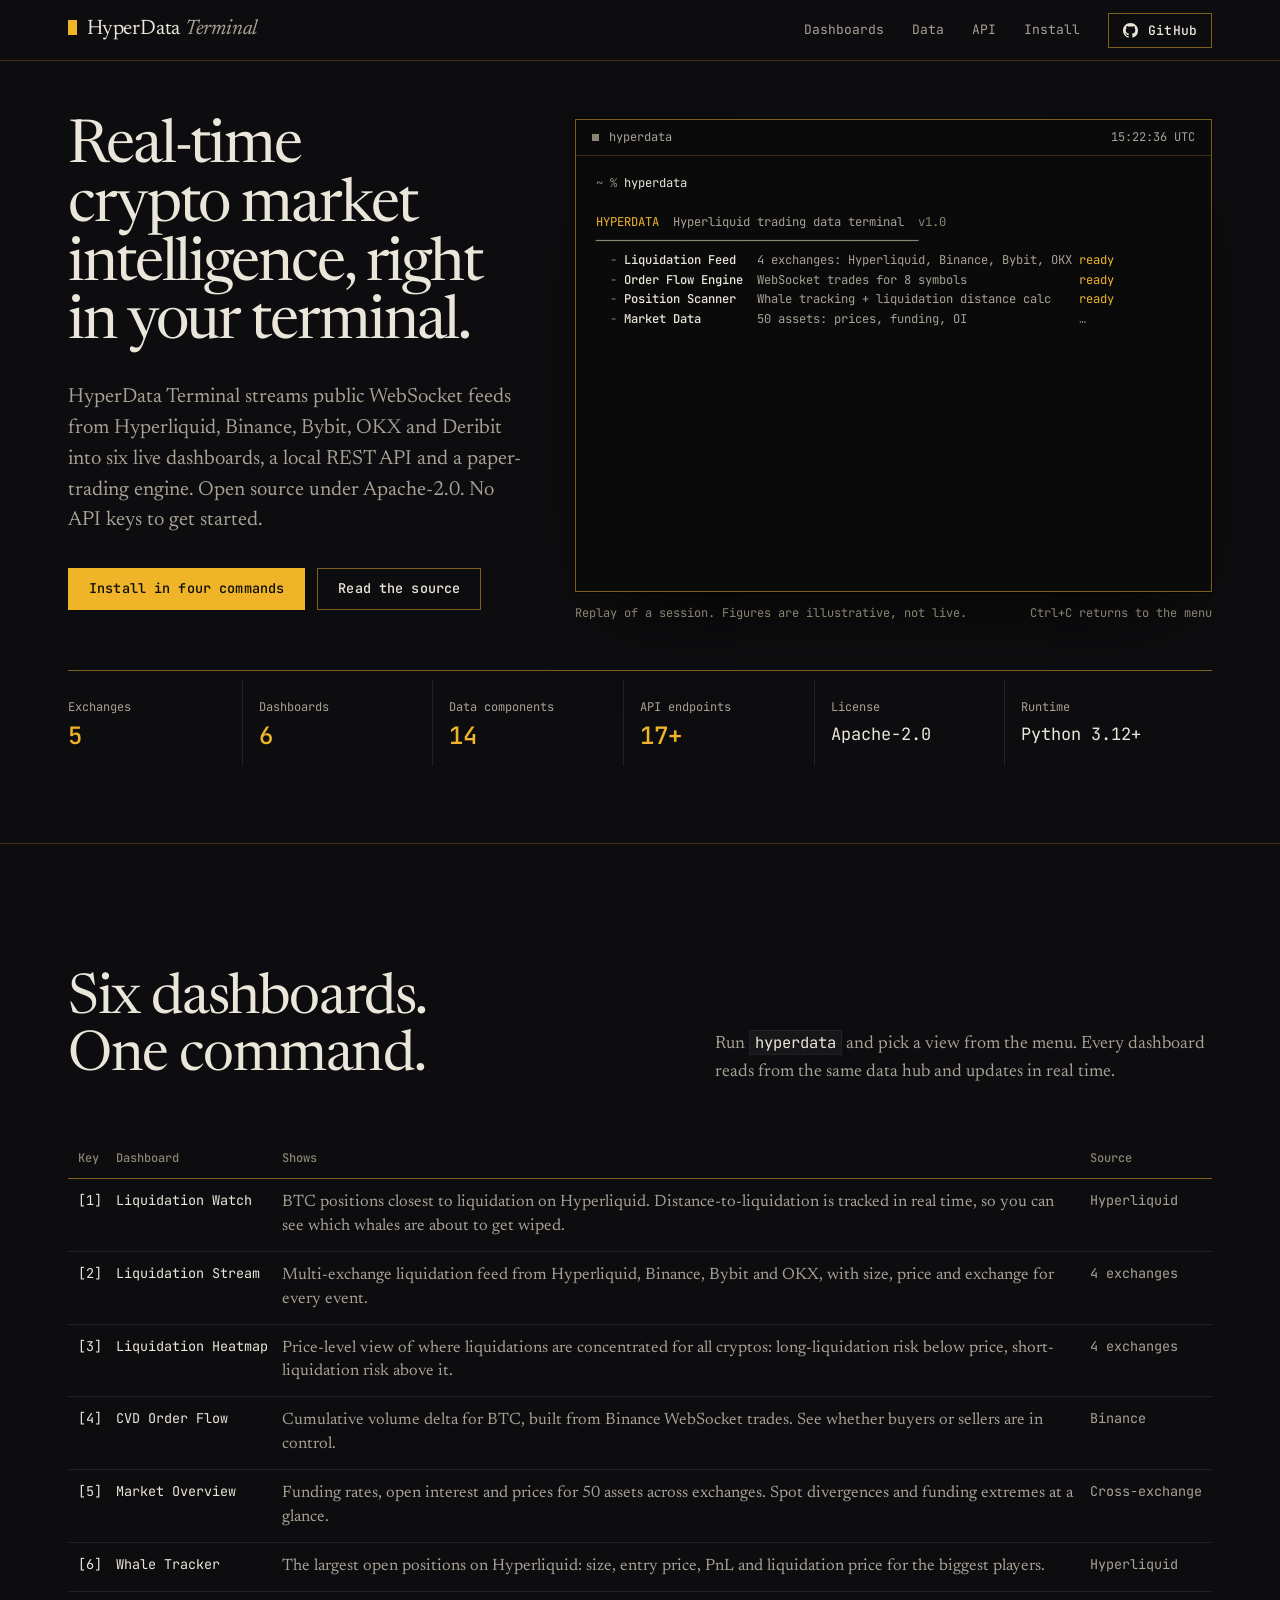
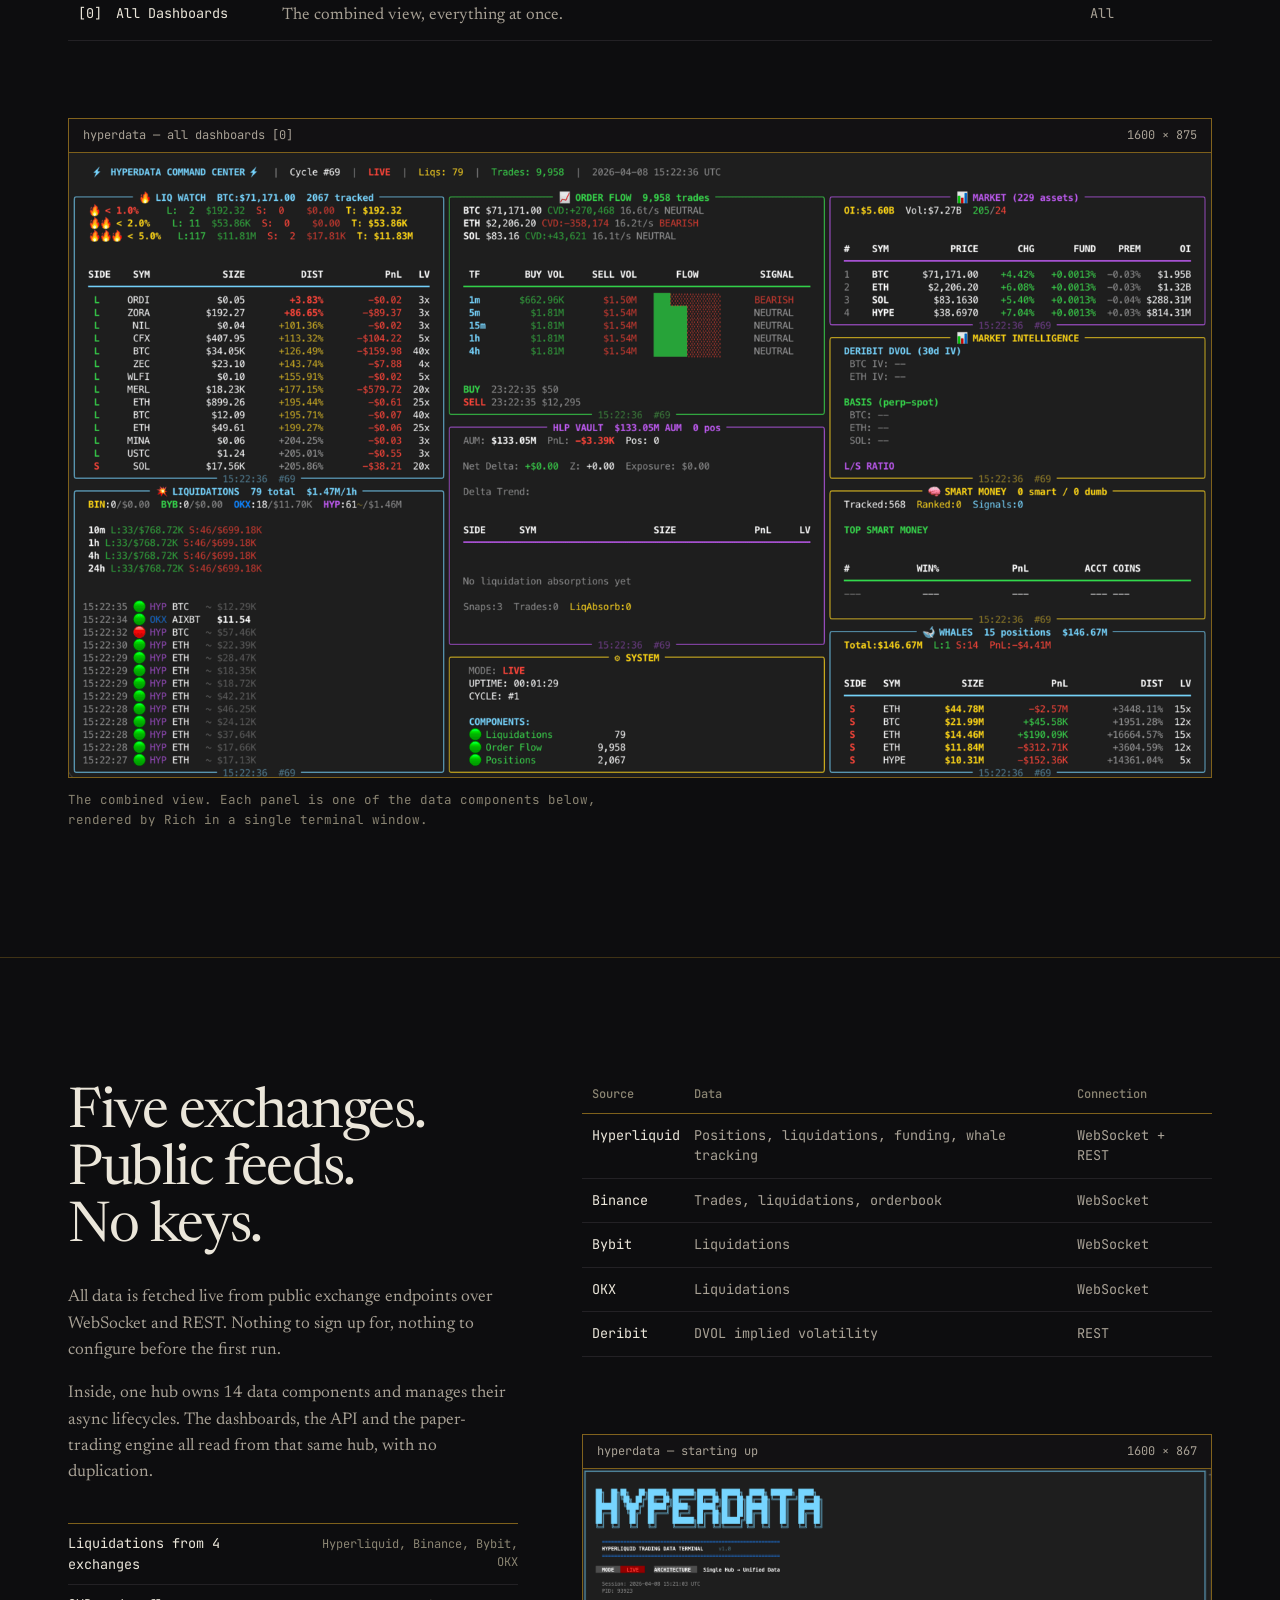
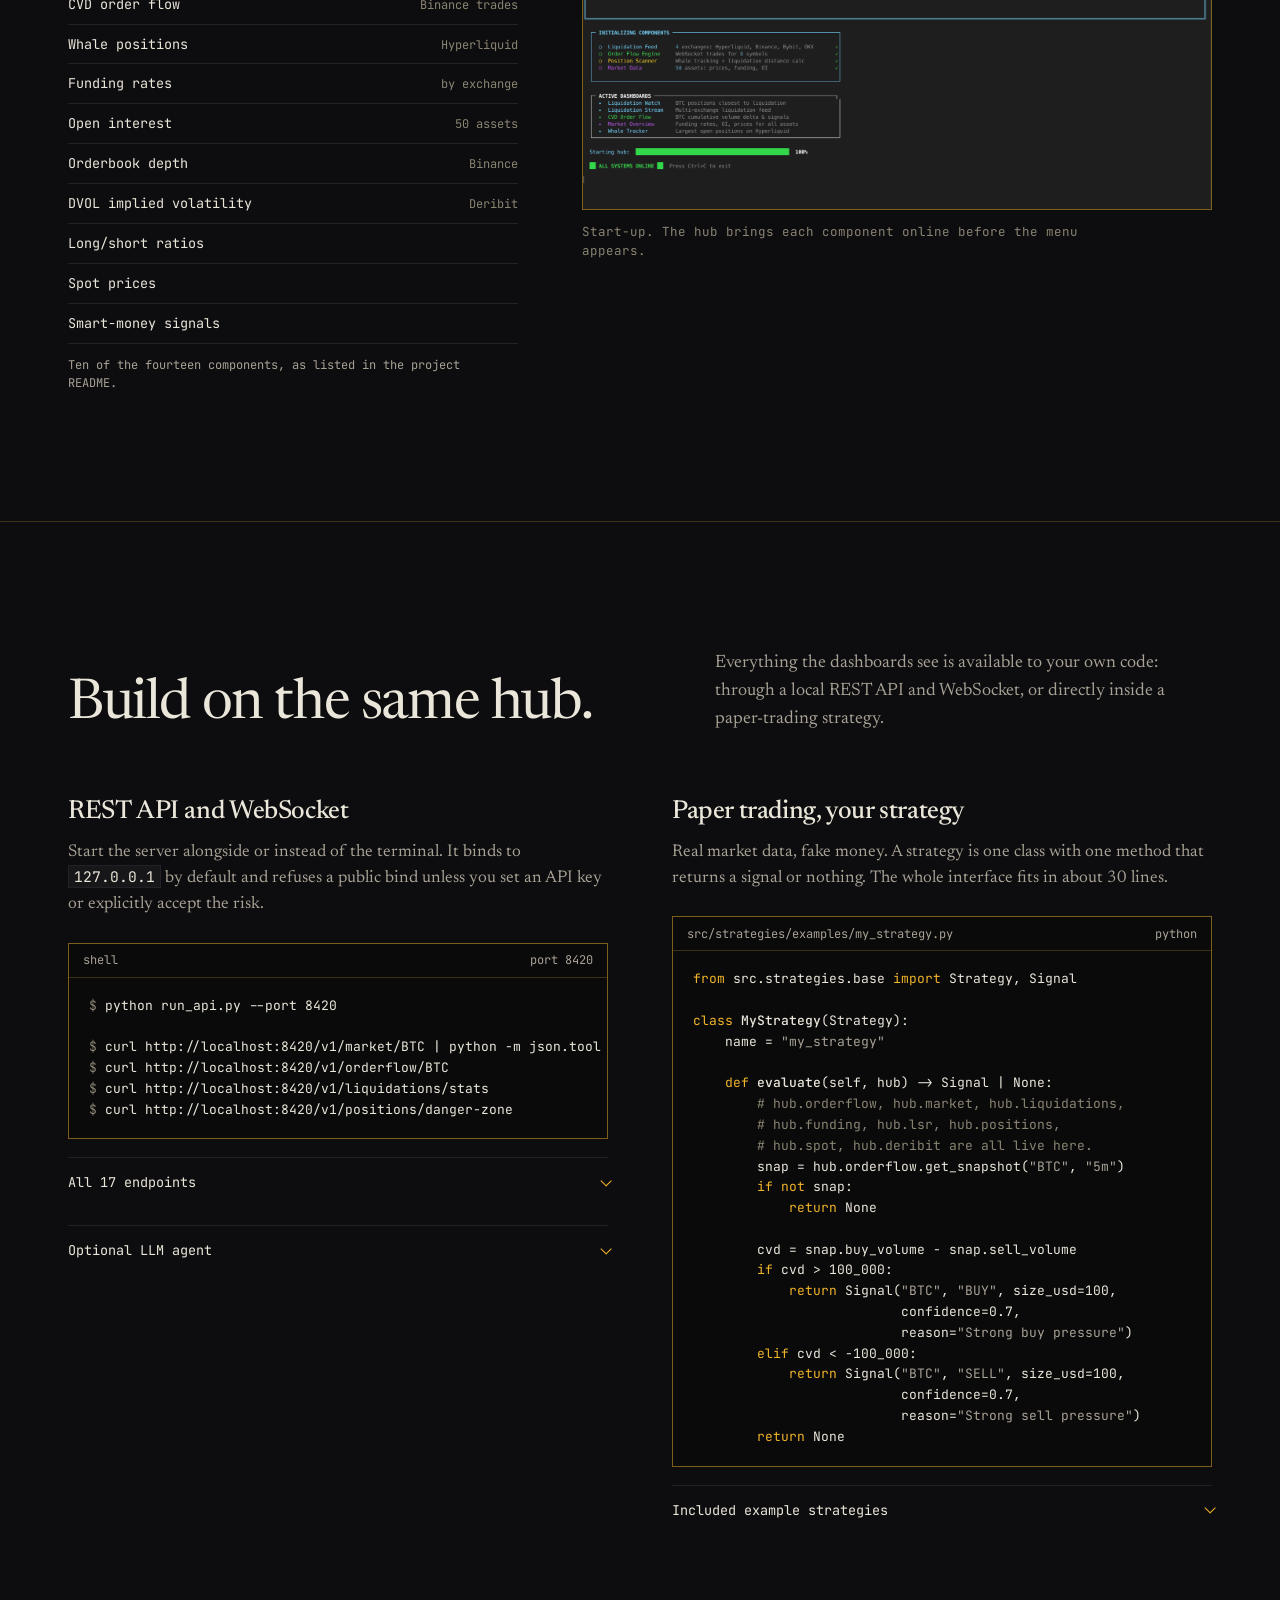
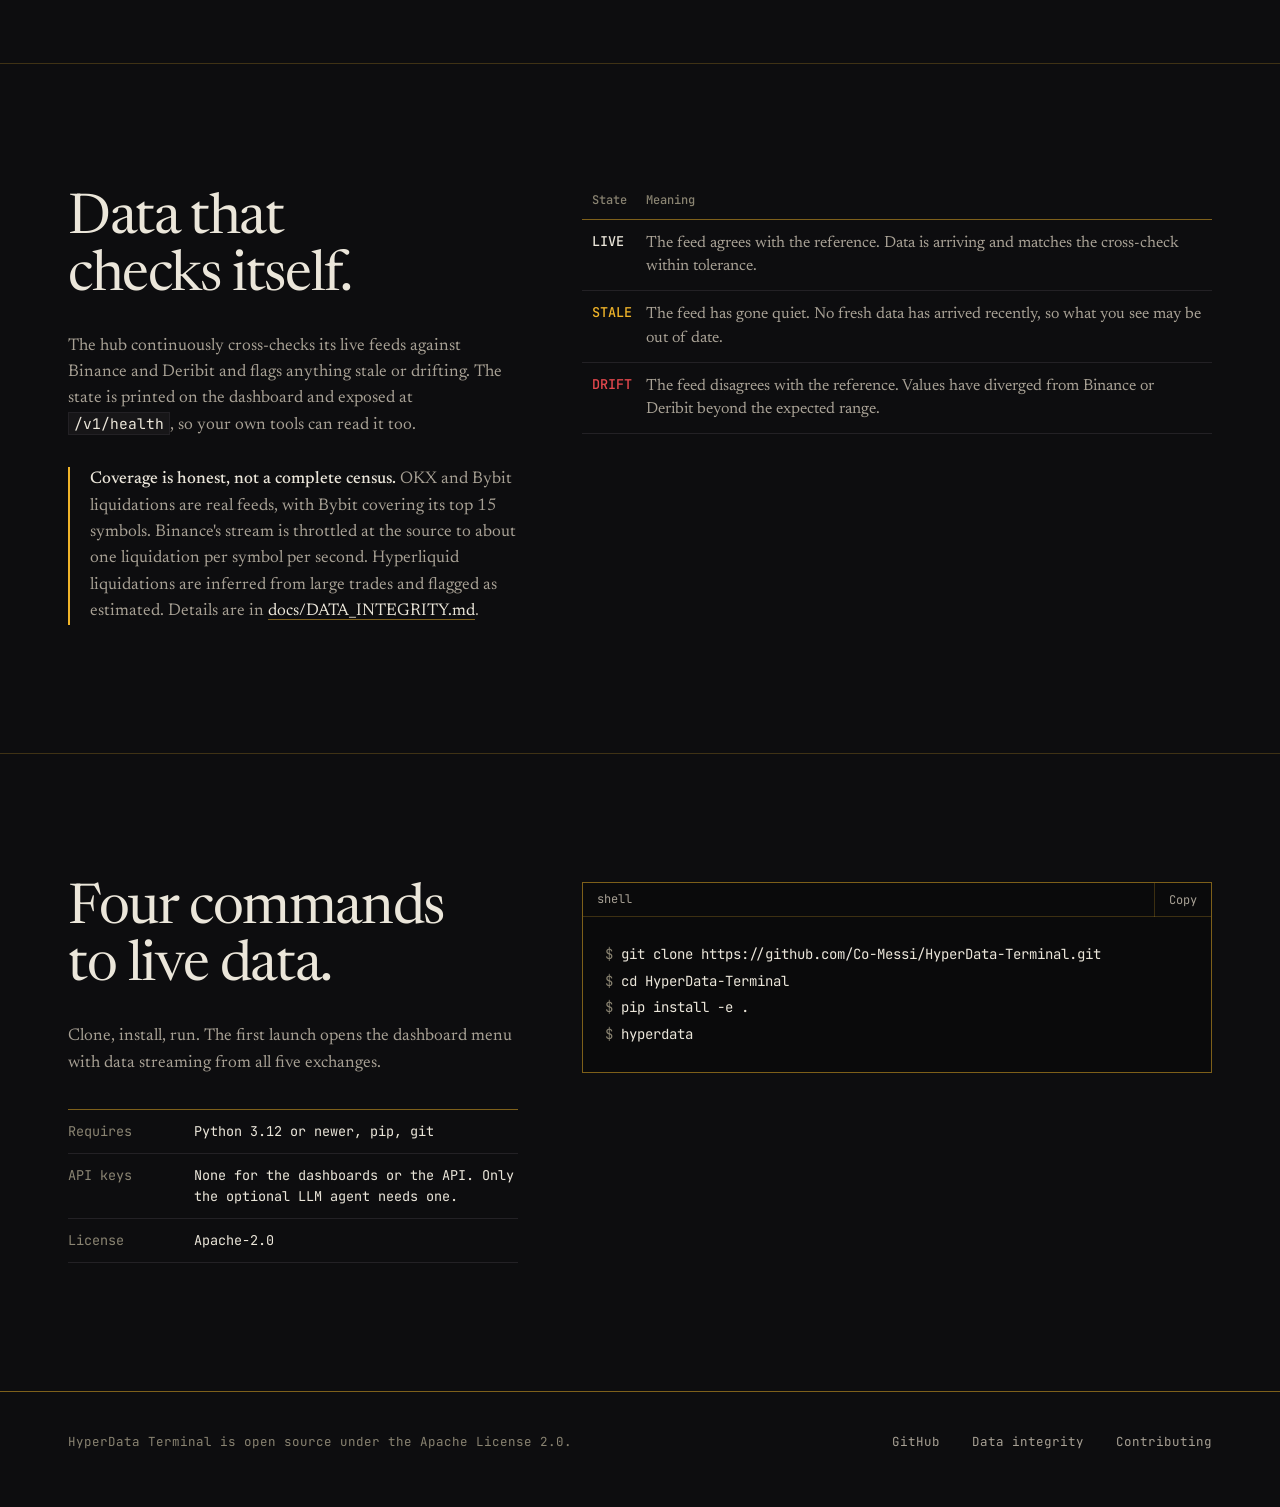
==== commit a098d42f: "feat(site): point canonical and social-card URLs at hyperdata.vercel.app Co-Authored-By: Claude Opus" ====
--- a/site/index.html
+++ b/site/index.html
@@ -9,20 +9,20 @@
   <meta name="theme-color" content="#0d0d0f">
 
   <!-- Social cards. SITE_URL assumes GitHub Pages for this repo; change if hosted elsewhere. -->
-  <link rel="canonical" href="https://co-messi.github.io/HyperData-Terminal/">
+  <link rel="canonical" href="https://hyperdata.vercel.app/">
   <meta property="og:type" content="website">
   <meta property="og:site_name" content="HyperData Terminal">
   <meta property="og:title" content="HyperData Terminal">
   <meta property="og:description" content="Real-time crypto market intelligence, right in your terminal. Public feeds from 5 exchanges, 6 dashboards, a REST API and paper trading. Open source, no API keys.">
-  <meta property="og:url" content="https://co-messi.github.io/HyperData-Terminal/">
-  <meta property="og:image" content="https://co-messi.github.io/HyperData-Terminal/og-image.png">
+  <meta property="og:url" content="https://hyperdata.vercel.app/">
+  <meta property="og:image" content="https://hyperdata.vercel.app/og-image.png">
   <meta property="og:image:width" content="1280">
   <meta property="og:image:height" content="640">
   <meta property="og:image:alt" content="HyperData Terminal: real-time crypto market intelligence, right in your terminal. 5 exchanges, 6 dashboards, 17+ endpoints, Apache-2.0.">
   <meta name="twitter:card" content="summary_large_image">
   <meta name="twitter:title" content="HyperData Terminal">
   <meta name="twitter:description" content="Real-time crypto market intelligence, right in your terminal. Public feeds from 5 exchanges, 6 dashboards, a REST API and paper trading. Open source, no API keys.">
-  <meta name="twitter:image" content="https://co-messi.github.io/HyperData-Terminal/og-image.png">
+  <meta name="twitter:image" content="https://hyperdata.vercel.app/og-image.png">
   <meta name="twitter:image:alt" content="HyperData Terminal: real-time crypto market intelligence, right in your terminal. 5 exchanges, 6 dashboards, 17+ endpoints, Apache-2.0.">
 
   <link rel="icon" href="favicon.svg" type="image/svg+xml">
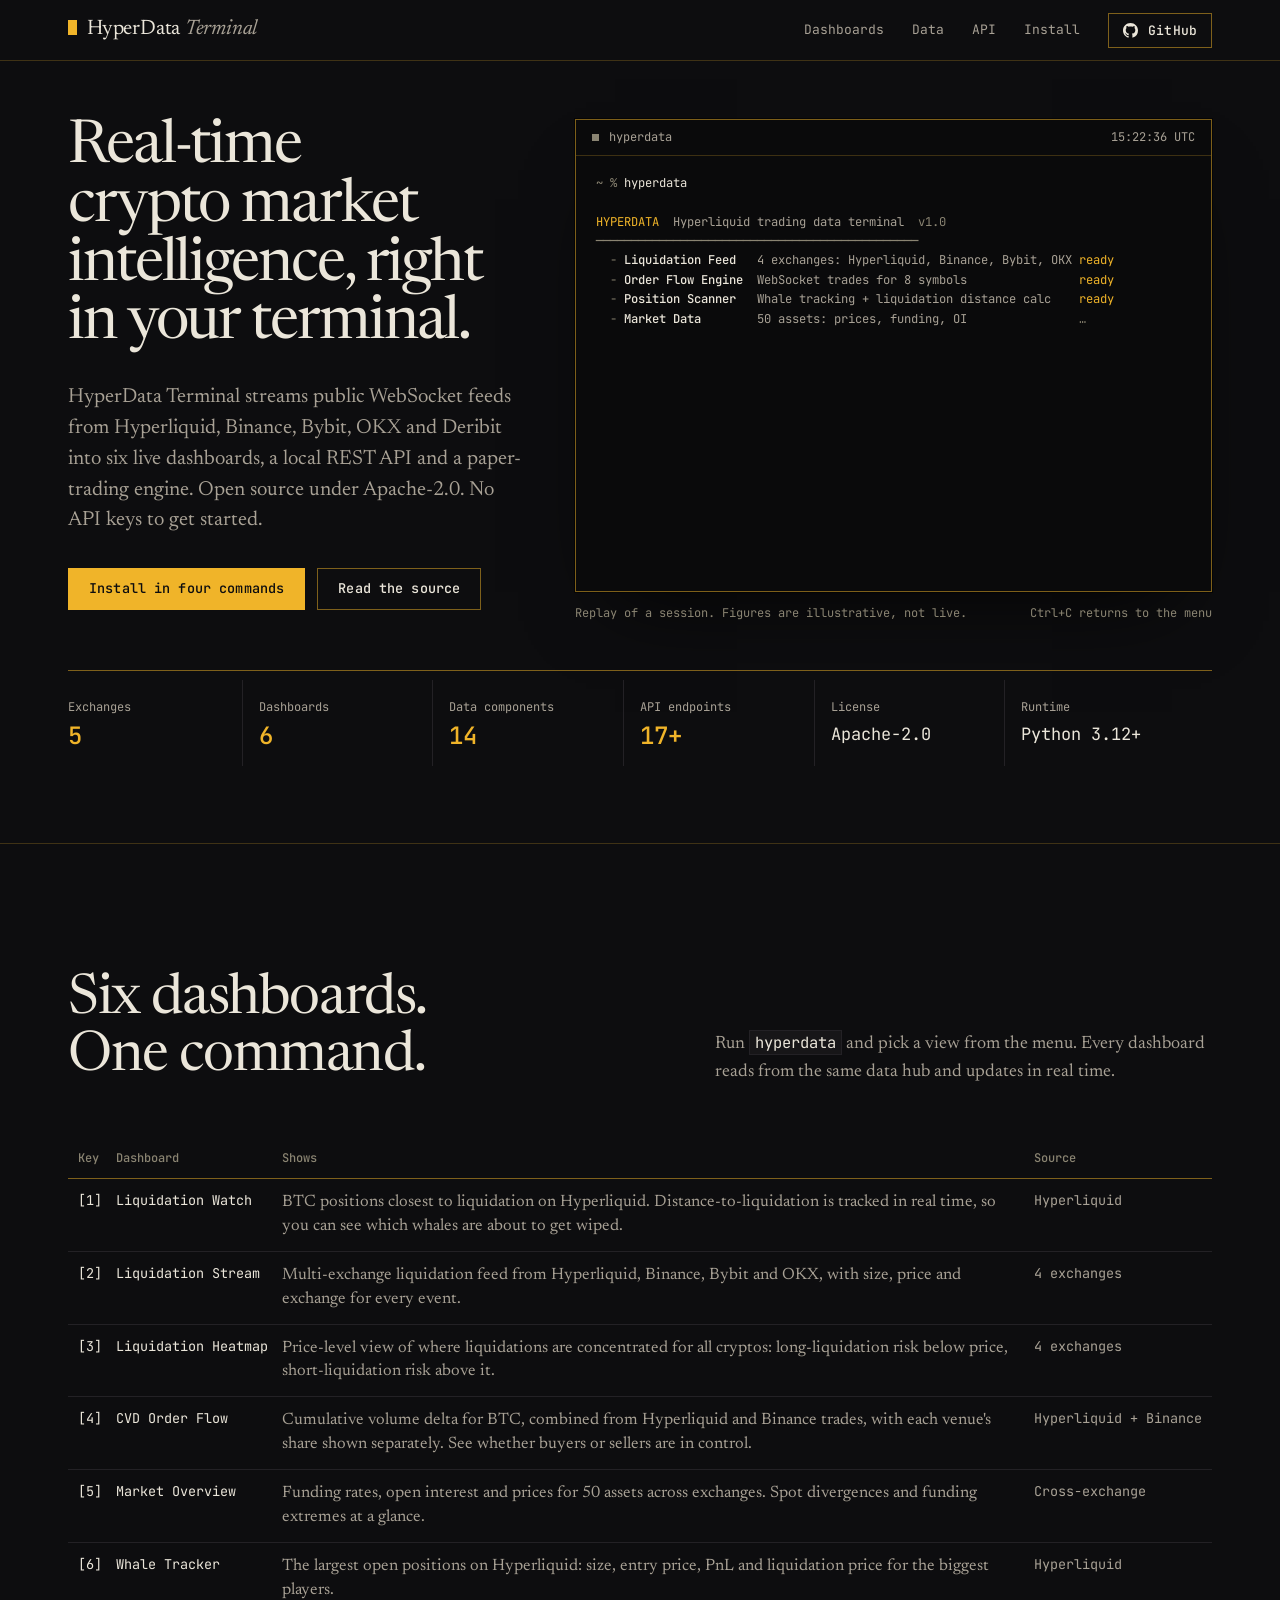
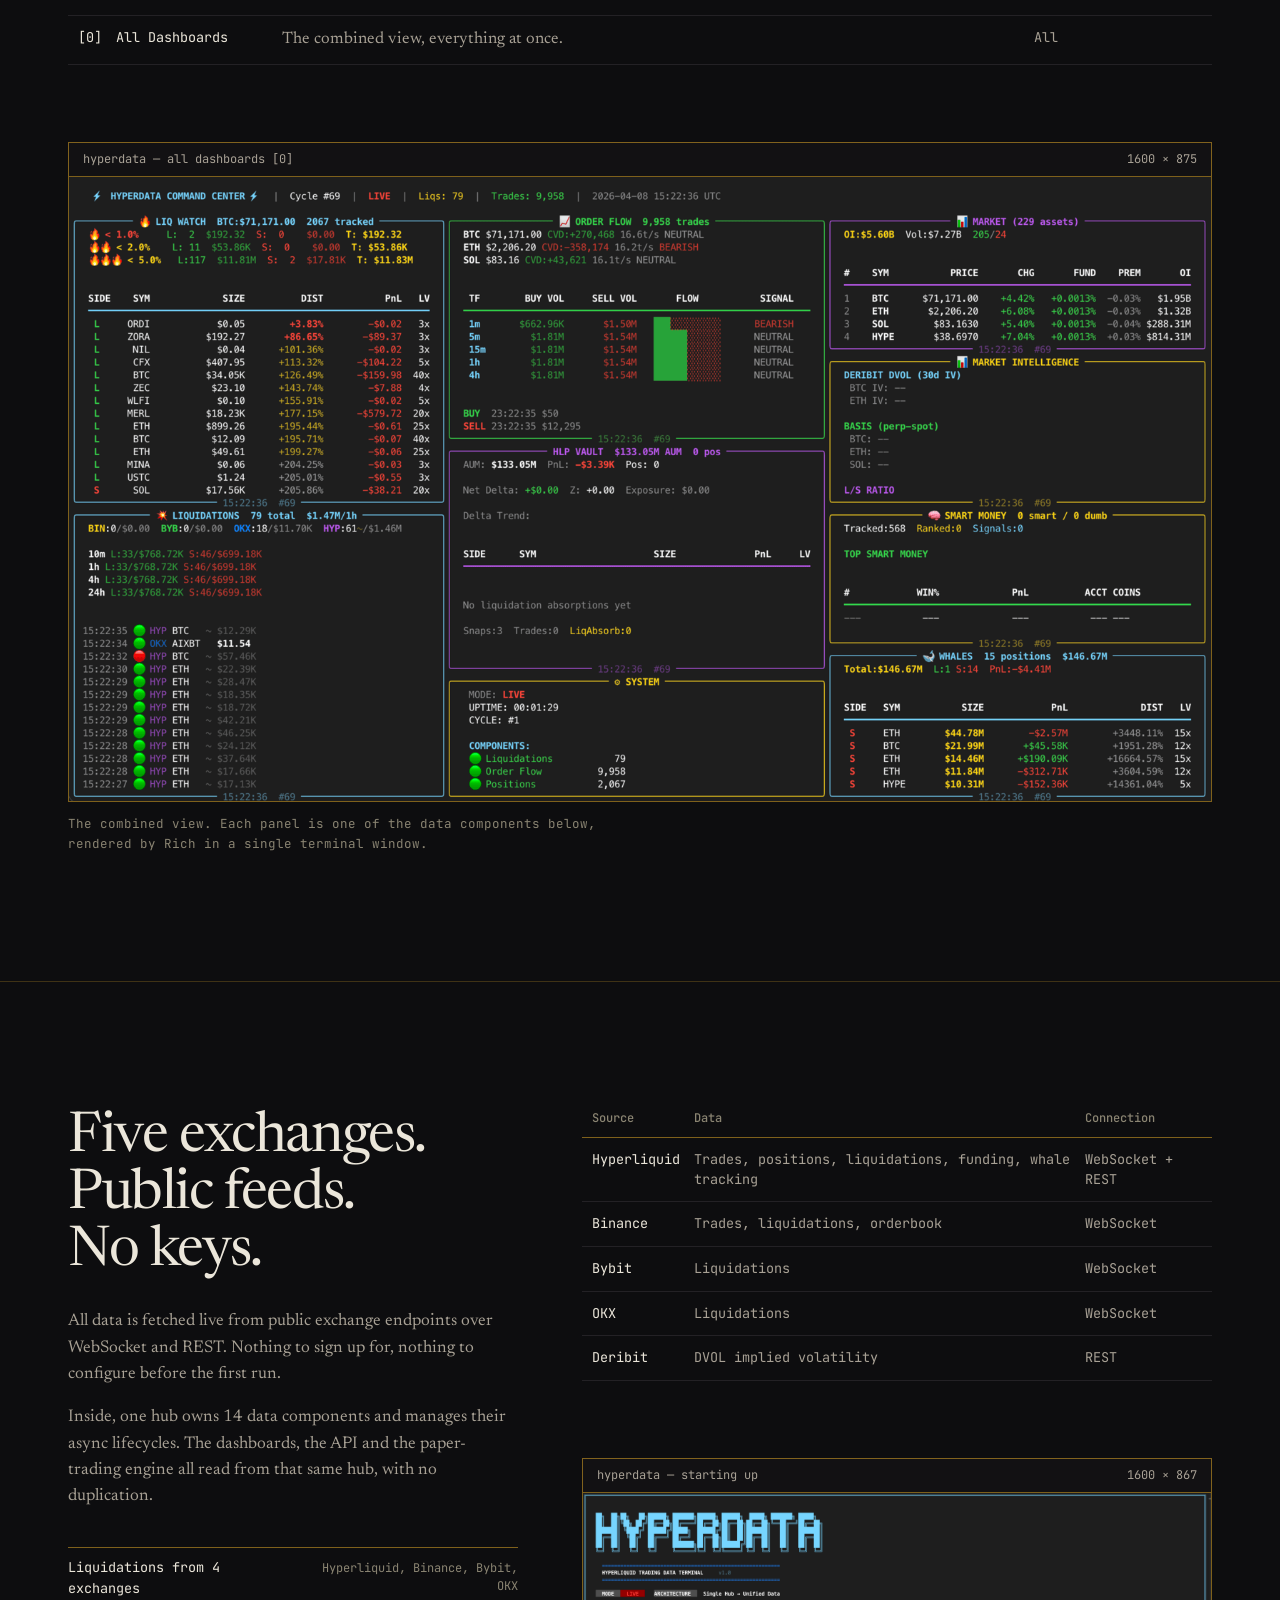
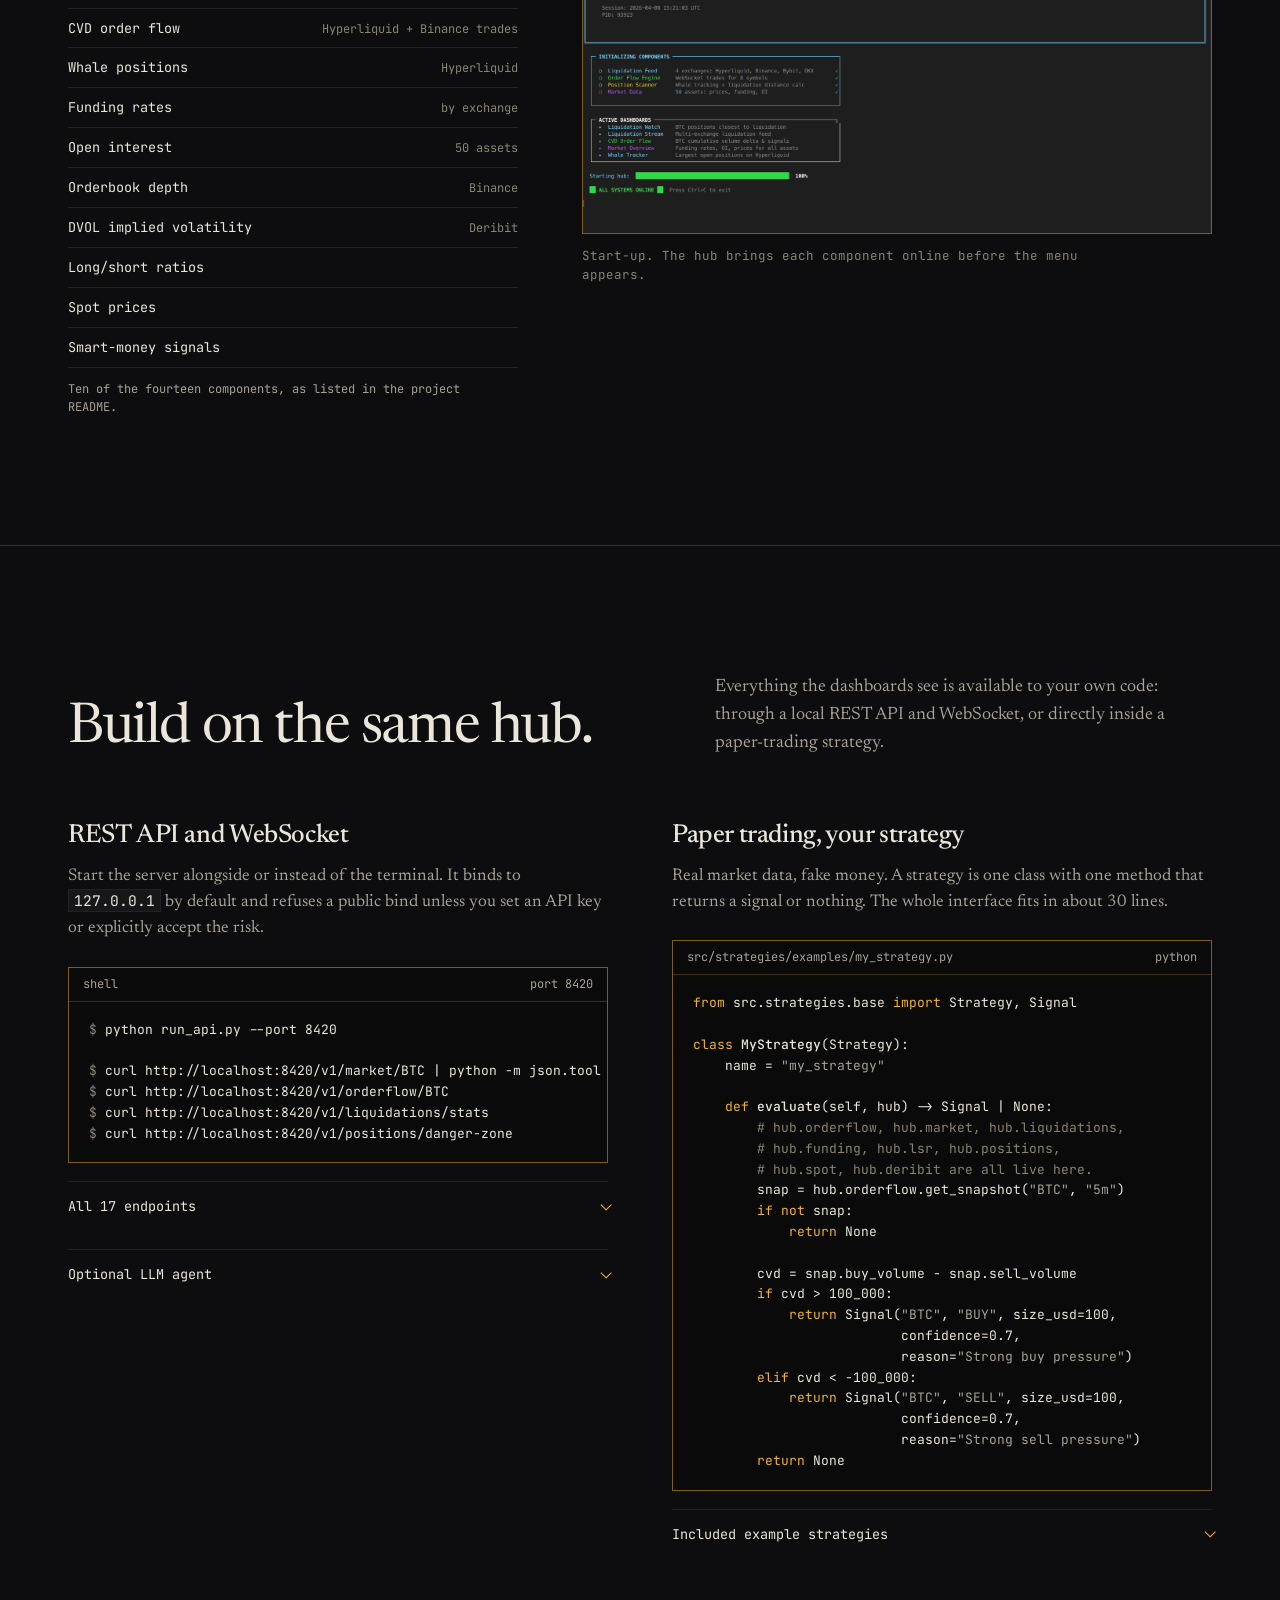
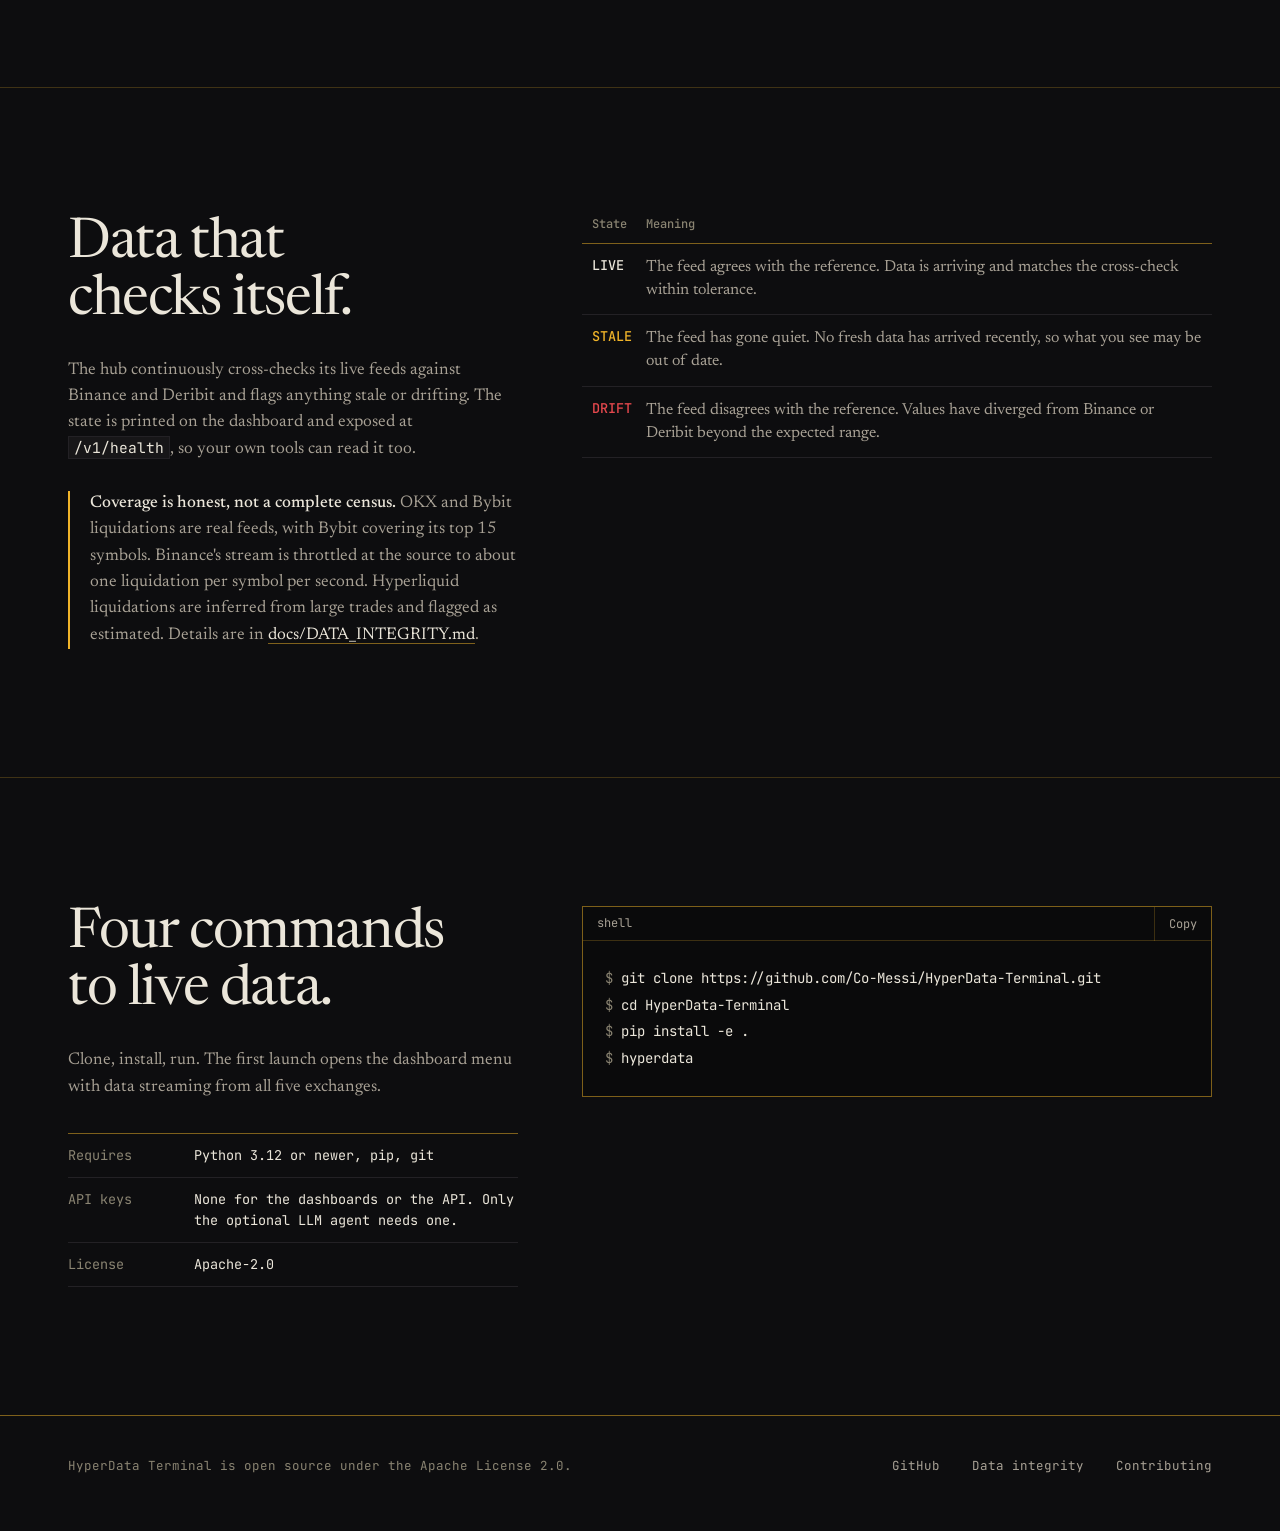
==== commit 7e6c6c3d: "fix(site): keep content visible without JS; credit both CVD venues Addresses the two Codex review co" ====
--- a/site/index.html
+++ b/site/index.html
@@ -30,6 +30,14 @@
   <link rel="preconnect" href="https://fonts.gstatic.com" crossorigin>
   <link rel="stylesheet" href="https://fonts.googleapis.com/css2?family=JetBrains+Mono:wght@400;500;600&family=Newsreader:ital,opsz,wght@0,6..72,400;0,6..72,500;1,6..72,400&display=swap">
   <link rel="stylesheet" href="styles.css">
+  <script>
+    /* Opt into reveal animations only when JS runs. If script.js never
+       arrives (blocked, failed, offline), drop the flag so nothing stays hidden. */
+    document.documentElement.classList.add('js');
+    setTimeout(function () {
+      if (!window.__hdReady) document.documentElement.classList.remove('js');
+    }, 3000);
+  </script>
 </head>
 <body>
   <a class="skip" href="#main">Skip to content</a>
@@ -111,7 +119,7 @@
               <tr><td class="key">[1]</td><td class="name">Liquidation Watch</td><td class="desc">BTC positions closest to liquidation on Hyperliquid. Distance-to-liquidation is tracked in real time, so you can see which whales are about to get wiped.</td><td class="col-src">Hyperliquid</td></tr>
               <tr><td class="key">[2]</td><td class="name">Liquidation Stream</td><td class="desc">Multi-exchange liquidation feed from Hyperliquid, Binance, Bybit and OKX, with size, price and exchange for every event.</td><td class="col-src">4 exchanges</td></tr>
               <tr><td class="key">[3]</td><td class="name">Liquidation Heatmap</td><td class="desc">Price-level view of where liquidations are concentrated for all cryptos: long-liquidation risk below price, short-liquidation risk above it.</td><td class="col-src">4 exchanges</td></tr>
-              <tr><td class="key">[4]</td><td class="name">CVD Order Flow</td><td class="desc">Cumulative volume delta for BTC, built from Binance WebSocket trades. See whether buyers or sellers are in control.</td><td class="col-src">Binance</td></tr>
+              <tr><td class="key">[4]</td><td class="name">CVD Order Flow</td><td class="desc">Cumulative volume delta for BTC, combined from Hyperliquid and Binance trades, with each venue's share shown separately. See whether buyers or sellers are in control.</td><td class="col-src">Hyperliquid + Binance</td></tr>
               <tr><td class="key">[5]</td><td class="name">Market Overview</td><td class="desc">Funding rates, open interest and prices for 50 assets across exchanges. Spot divergences and funding extremes at a glance.</td><td class="col-src">Cross-exchange</td></tr>
               <tr><td class="key">[6]</td><td class="name">Whale Tracker</td><td class="desc">The largest open positions on Hyperliquid: size, entry price, PnL and liquidation price for the biggest players.</td><td class="col-src">Hyperliquid</td></tr>
               <tr><td class="key">[0]</td><td class="name">All Dashboards</td><td class="desc">The combined view, everything at once.</td><td class="col-src">All</td></tr>
@@ -137,7 +145,7 @@
 
             <ul class="components rv" style="--i:3" aria-label="Data components in the hub">
               <li>Liquidations from 4 exchanges<span>Hyperliquid, Binance, Bybit, OKX</span></li>
-              <li>CVD order flow<span>Binance trades</span></li>
+              <li>CVD order flow<span>Hyperliquid + Binance trades</span></li>
               <li>Whale positions<span>Hyperliquid</span></li>
               <li>Funding rates<span>by exchange</span></li>
               <li>Open interest<span>50 assets</span></li>
@@ -158,7 +166,7 @@
                   <tr><th scope="col">Source</th><th scope="col">Data</th><th scope="col">Connection</th></tr>
                 </thead>
                 <tbody>
-                  <tr><td class="name">Hyperliquid</td><td>Positions, liquidations, funding, whale tracking</td><td>WebSocket + REST</td></tr>
+                  <tr><td class="name">Hyperliquid</td><td>Trades, positions, liquidations, funding, whale tracking</td><td>WebSocket + REST</td></tr>
                   <tr><td class="name">Binance</td><td>Trades, liquidations, orderbook</td><td>WebSocket</td></tr>
                   <tr><td class="name">Bybit</td><td>Liquidations</td><td>WebSocket</td></tr>
                   <tr><td class="name">OKX</td><td>Liquidations</td><td>WebSocket</td></tr>
--- a/site/styles.css
+++ b/site/styles.css
@@ -126,10 +126,12 @@
 .rule {
   height: 1px; background: var(--rule-gold-strong); border: 0;
   transform-origin: left center;
-  transform: scaleX(0);
   transition: transform 1100ms var(--ease-out);
 }
-.rule.in { transform: scaleX(1); }
+/* Hidden start states apply only once the page is known to run script.js
+   (html.js), so the page stays fully readable if JavaScript is off or fails. */
+.js .rule { transform: scaleX(0); }
+.js .rule.in { transform: scaleX(1); }
 
 /* ---------- Buttons ---------- */
 .btn {
@@ -449,11 +451,11 @@
 
 /* ---------- Reveal (scroll) ---------- */
 .rv {
-  opacity: 0; transform: translateY(20px);
   transition: opacity 900ms var(--ease-out), transform 1000ms var(--ease-out);
   transition-delay: calc(var(--i, 0) * 110ms);
 }
-.rv.in { opacity: 1; transform: none; }
+.js .rv { opacity: 0; transform: translateY(20px); }
+.js .rv.in { opacity: 1; transform: none; }
 
 /* ---------- Reduced motion ---------- */
 @media (prefers-reduced-motion: reduce) {
@@ -463,7 +465,7 @@
     transition-duration: 0.001ms !important;
     transition-delay: 0ms !important;
   }
-  .rv { opacity: 1; transform: none; }
-  .rule { transform: none; }
+  .js .rv { opacity: 1; transform: none; }
+  .js .rule { transform: none; }
   .term-cur { animation: none; }
 }
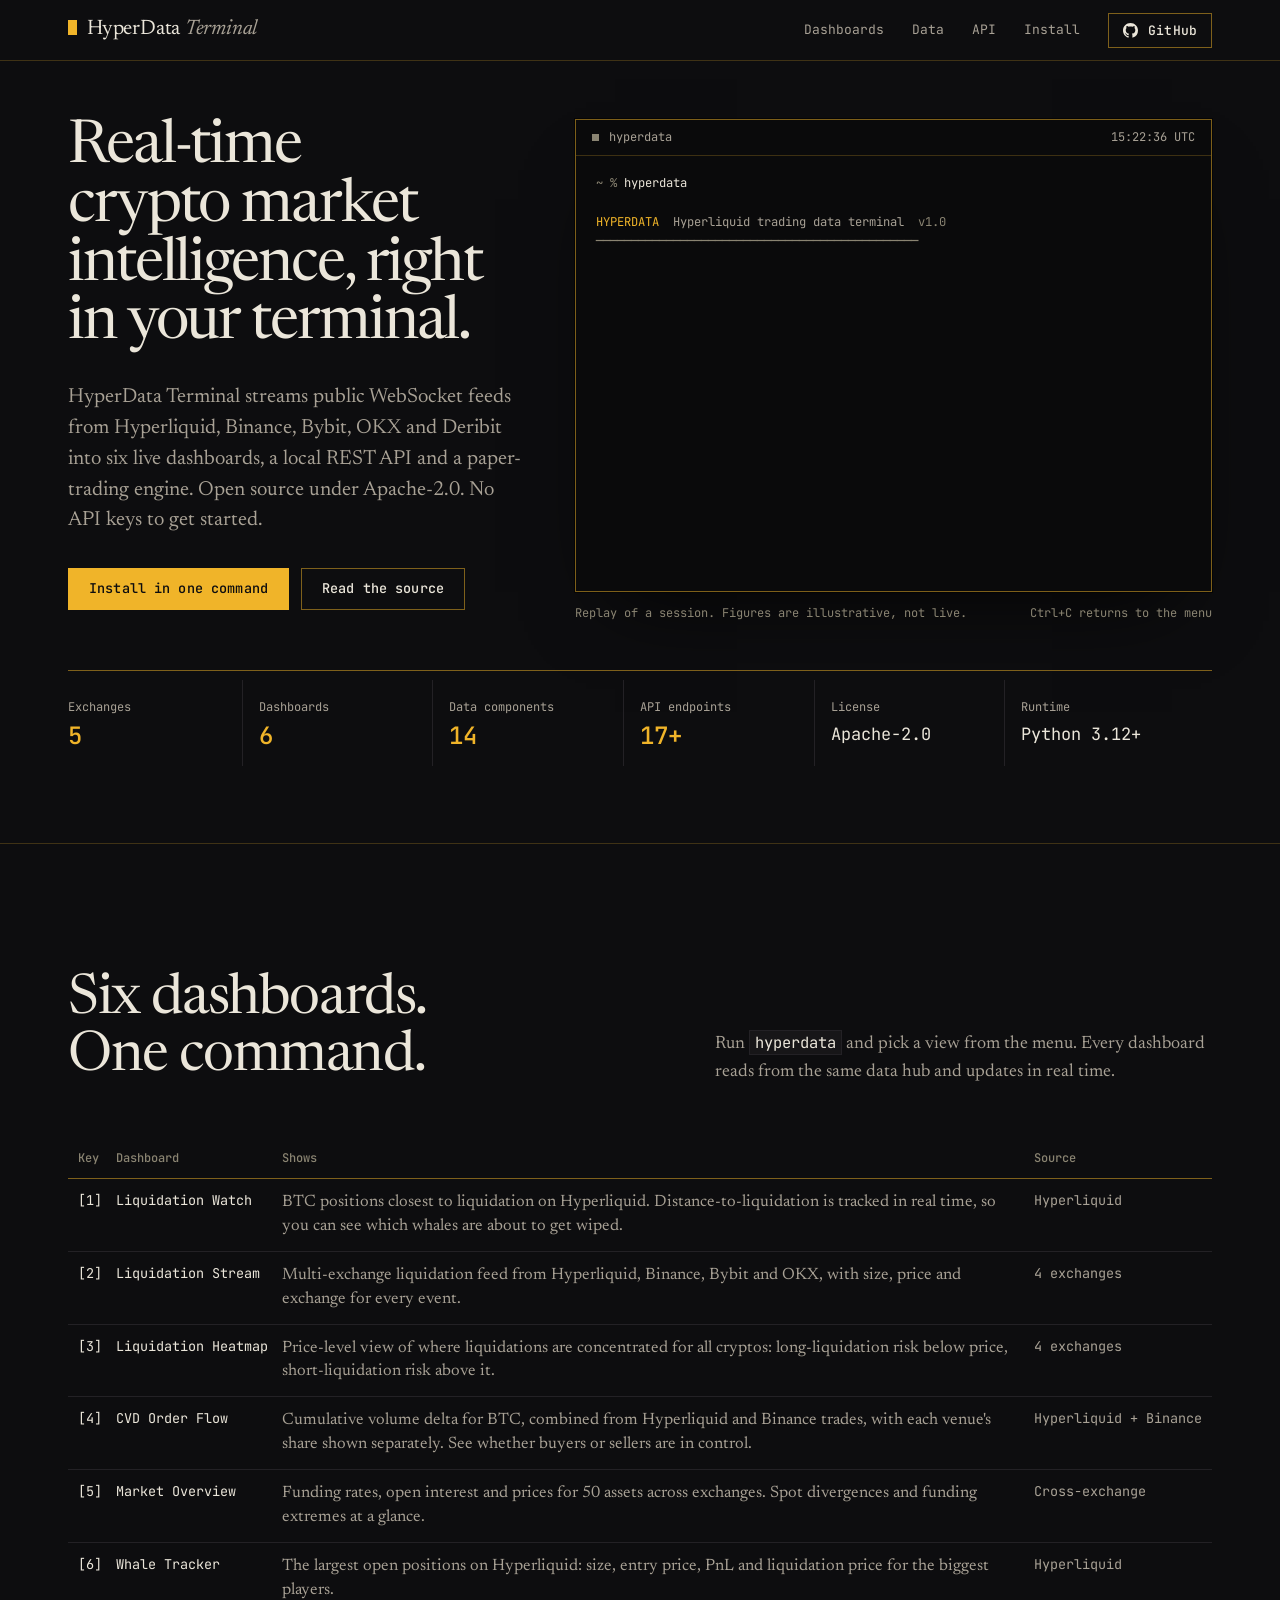
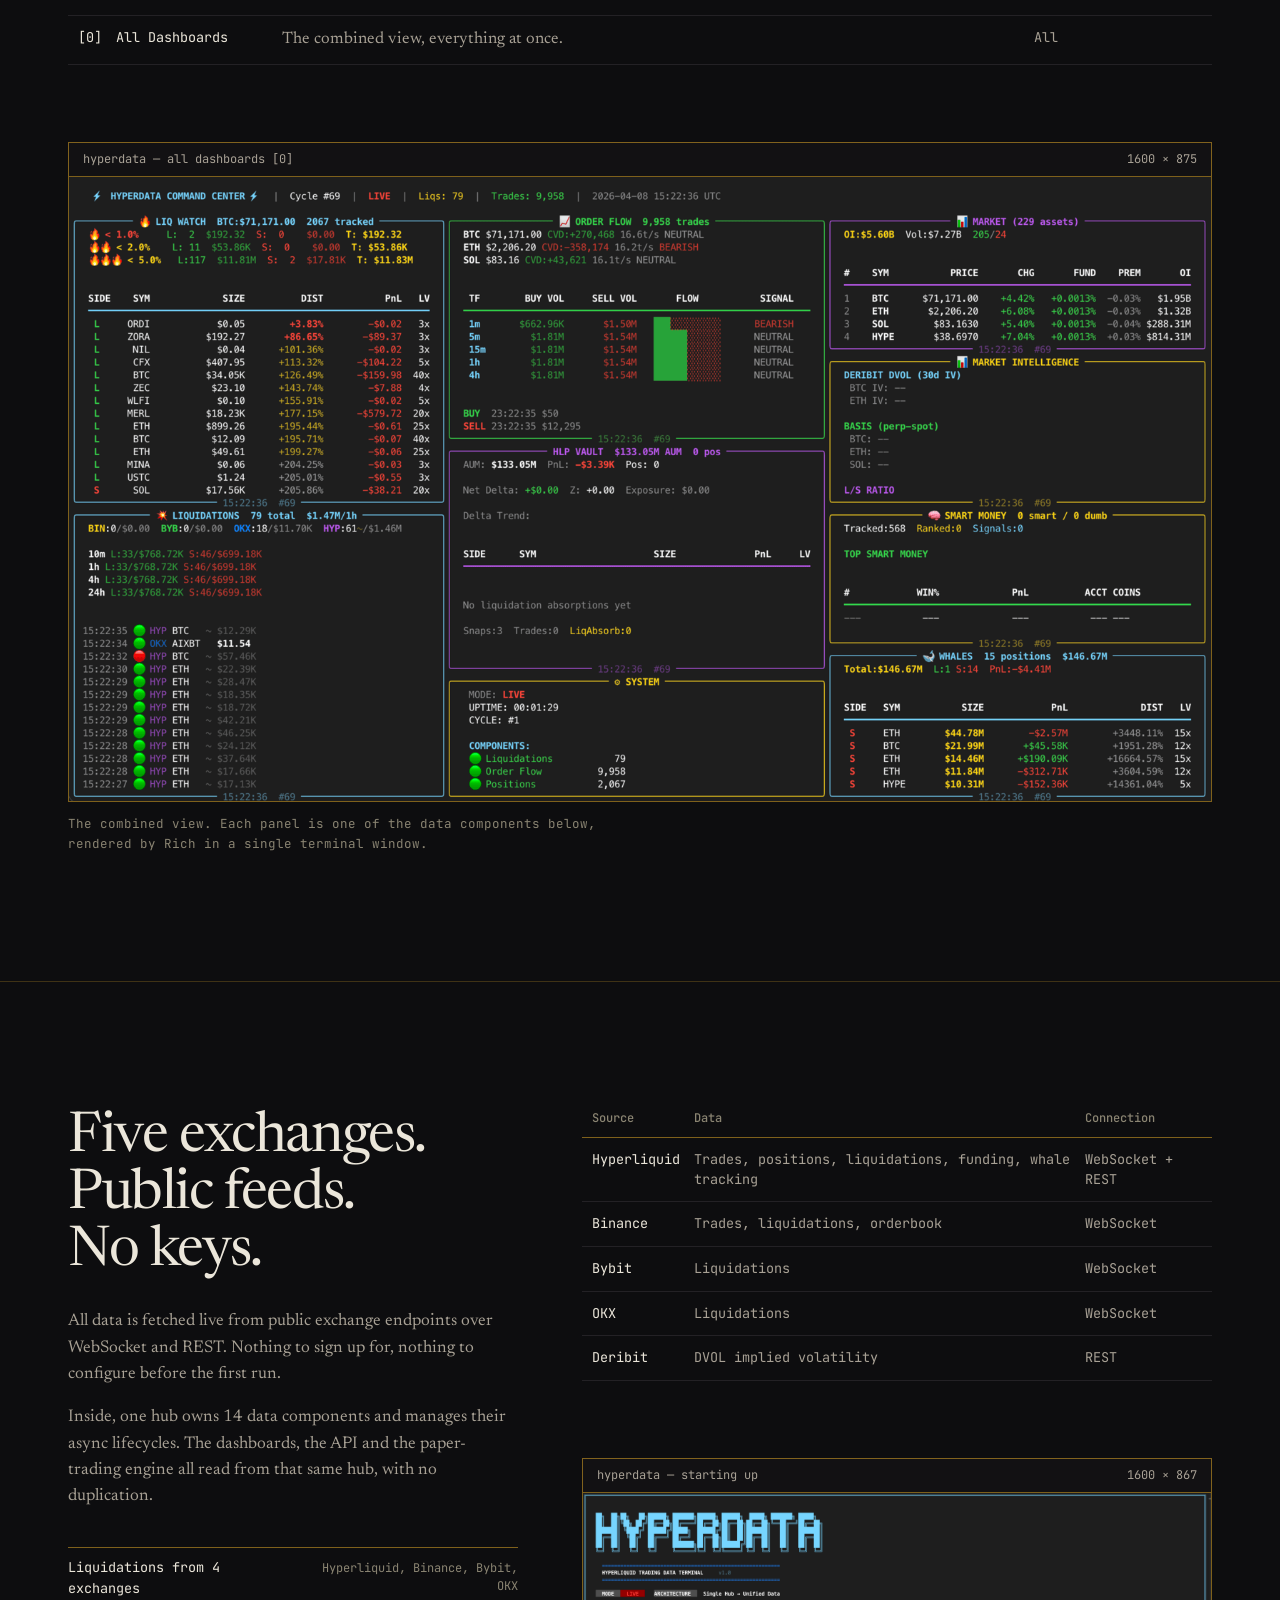
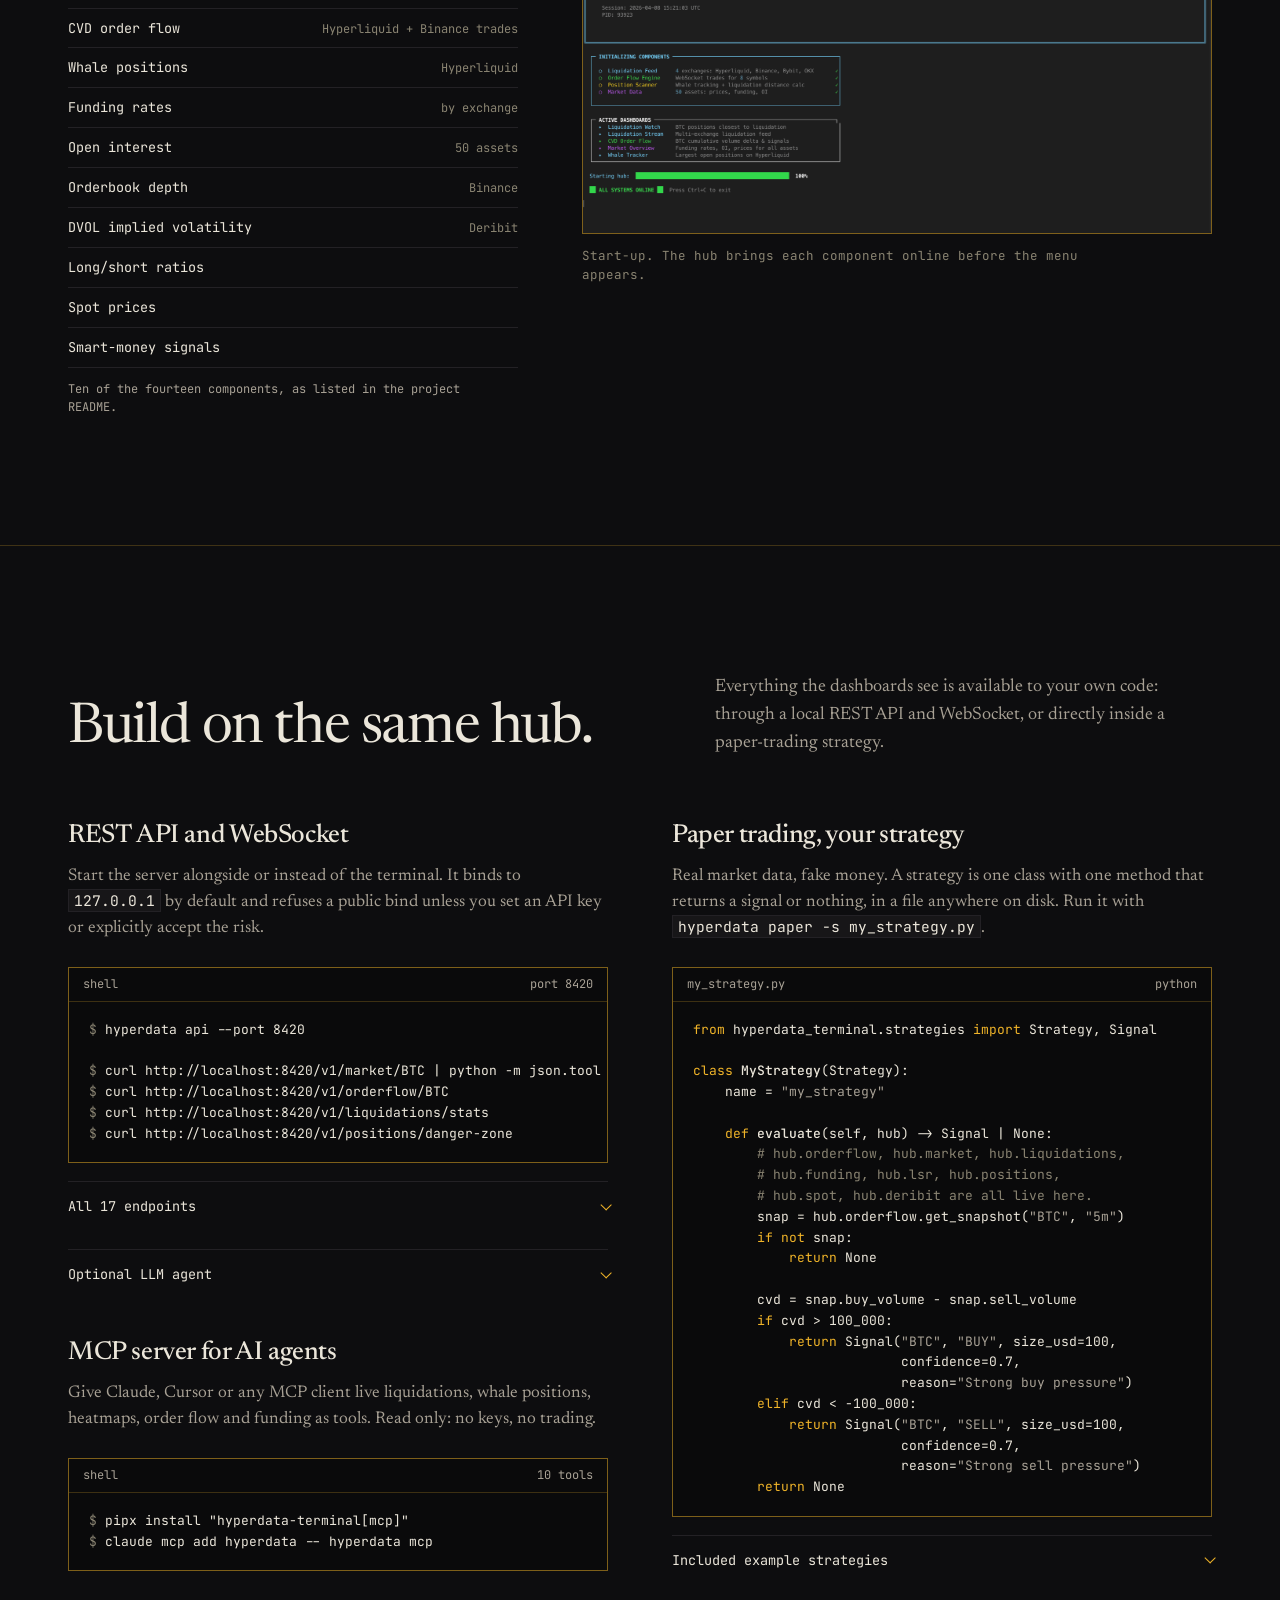
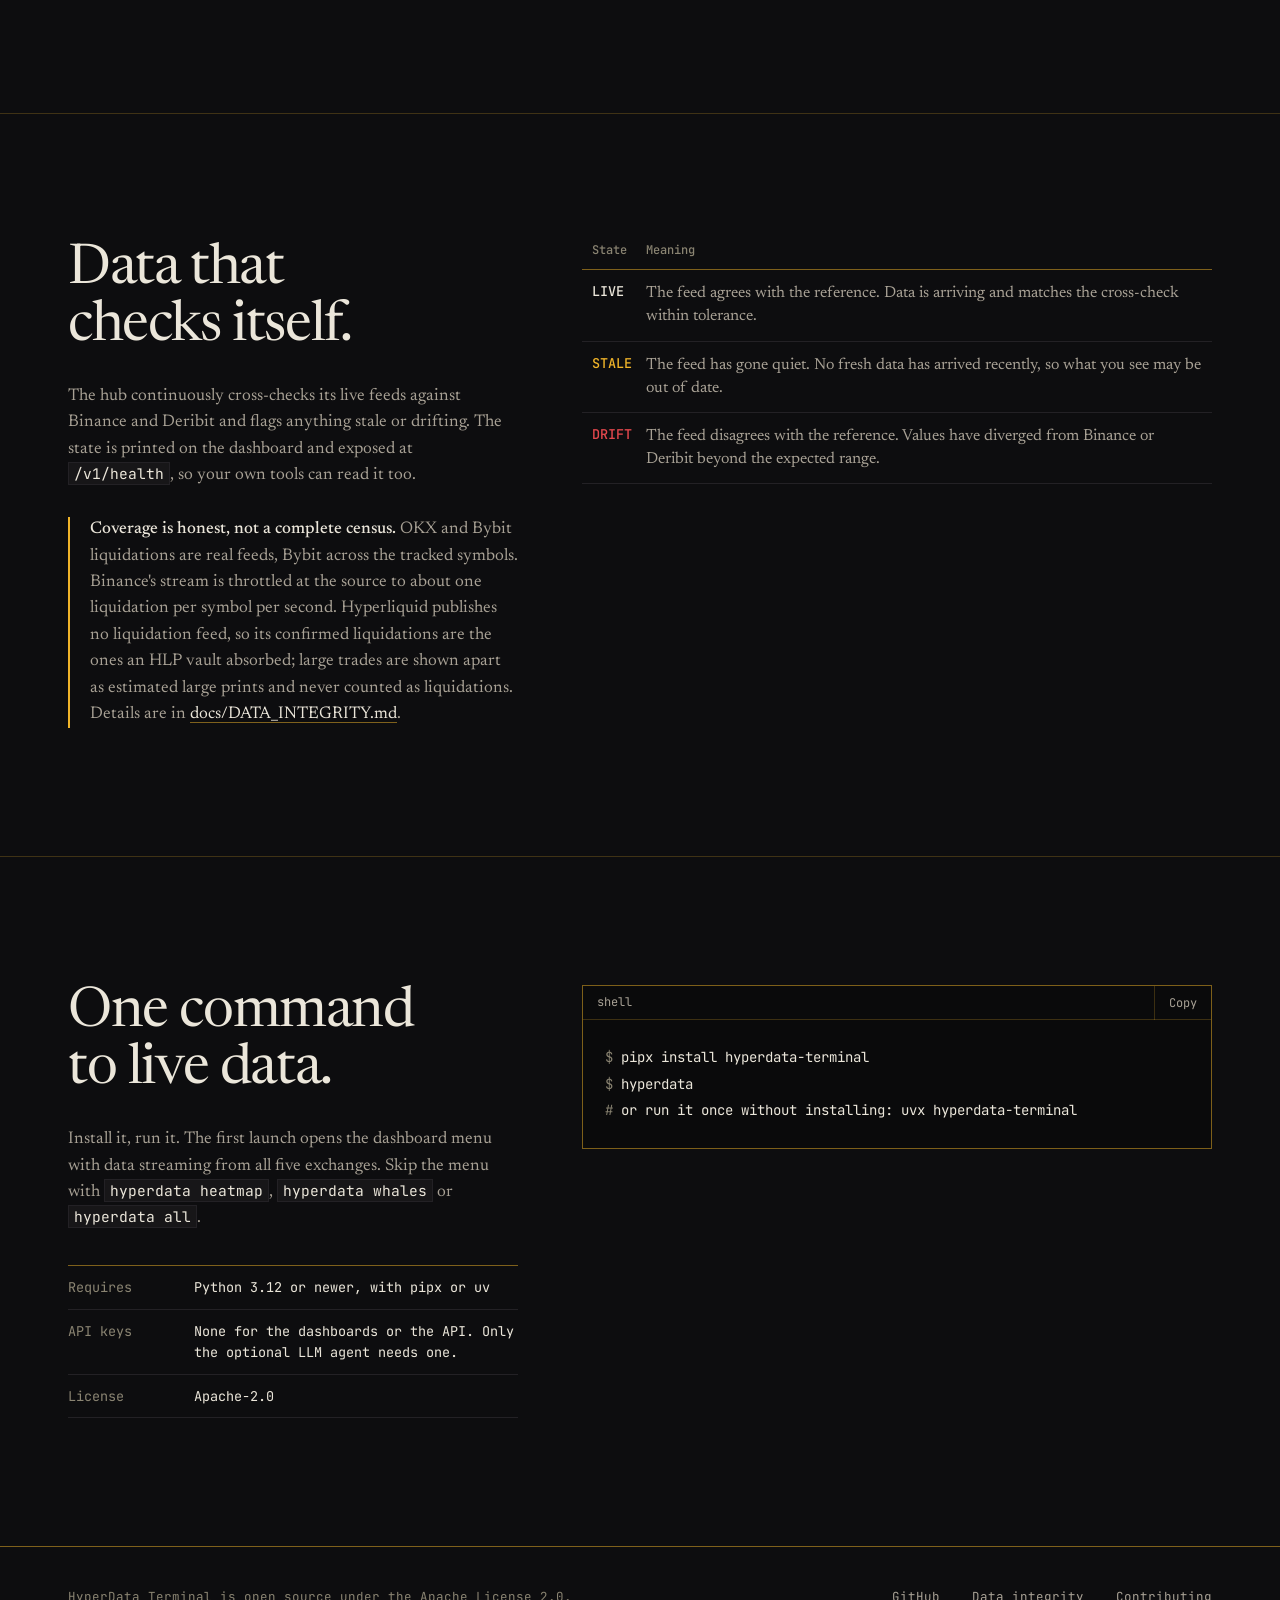
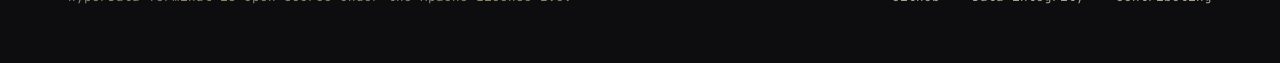
==== commit ee3d1979: "docs: README for the installable CLI, MCP server and honest data; demo GIF - README leads with a liv" ====
--- a/site/index.html
+++ b/site/index.html
@@ -69,7 +69,7 @@
             <h1 id="hero-title" class="rv">Real-time crypto market intelligence, right in your terminal.</h1>
             <p class="lede rv" style="--i:1">HyperData Terminal streams public WebSocket feeds from Hyperliquid, Binance, Bybit, OKX and Deribit into six live dashboards, a local REST API and a paper-trading engine. Open source under Apache-2.0. No API keys to get started.</p>
             <div class="hero-actions rv" style="--i:2">
-              <a class="btn btn-primary" href="#install">Install in four commands</a>
+              <a class="btn btn-primary" href="#install">Install in one command</a>
               <a class="btn" href="https://github.com/Co-Messi/HyperData-Terminal">Read the source</a>
             </div>
           </div>
@@ -198,7 +198,7 @@
             <p>Start the server alongside or instead of the terminal. It binds to <code>127.0.0.1</code> by default and refuses a public bind unless you set an API key or explicitly accept the risk.</p>
             <figure class="code shell">
               <div class="code-bar" aria-hidden="true"><span>shell</span><span>port 8420</span></div>
-<pre><code><span class="p">$</span> python run_api.py --port 8420
+<pre><code><span class="p">$</span> hyperdata api --port 8420
 
 <span class="p">$</span> curl http://localhost:8420/v1/market/BTC | python -m json.tool
 <span class="p">$</span> curl http://localhost:8420/v1/orderflow/BTC
@@ -237,16 +237,24 @@
 
             <details>
               <summary>Optional LLM agent</summary>
-              <p>The agent sends a market summary to any OpenAI-compatible API and asks for a trading decision. Point it at OpenAI, Ollama, LM Studio, Groq, Together or your own endpoint with three variables in <code class="inline-code">.env</code>: <code class="inline-code">LLM_BASE_URL</code>, <code class="inline-code">LLM_MODEL</code> and <code class="inline-code">LLM_API_KEY</code>. The prompt lives in <code class="inline-code">src/strategies/llm_agent.py</code>.</p>
+              <p>The agent sends a market summary to any OpenAI-compatible API and asks for a trading decision. Point it at OpenAI, Ollama, LM Studio, Groq, Together or your own endpoint with three variables in <code class="inline-code">.env</code>: <code class="inline-code">LLM_BASE_URL</code>, <code class="inline-code">LLM_MODEL</code> and <code class="inline-code">LLM_API_KEY</code>. Run it with <code class="inline-code">hyperdata paper -s llm_agent</code>; the prompt lives in <code class="inline-code">hyperdata_terminal/strategies/llm_agent.py</code>.</p>
             </details>
+
+            <h3 style="margin-top: 40px;">MCP server for AI agents</h3>
+            <p>Give Claude, Cursor or any MCP client live liquidations, whale positions, heatmaps, order flow and funding as tools. Read only: no keys, no trading.</p>
+            <figure class="code shell">
+              <div class="code-bar" aria-hidden="true"><span>shell</span><span>10 tools</span></div>
+<pre><code><span class="p">$</span> pipx install "hyperdata-terminal[mcp]"
+<span class="p">$</span> claude mcp add hyperdata -- hyperdata mcp</code></pre>
+            </figure>
           </div>
 
           <div class="rv" style="--i:3">
             <h3>Paper trading, your strategy</h3>
-            <p>Real market data, fake money. A strategy is one class with one method that returns a signal or nothing. The whole interface fits in about 30 lines.</p>
+            <p>Real market data, fake money. A strategy is one class with one method that returns a signal or nothing, in a file anywhere on disk. Run it with <code class="inline-code">hyperdata paper -s my_strategy.py</code>.</p>
             <figure class="code">
-              <div class="code-bar" aria-hidden="true"><span>src/strategies/examples/my_strategy.py</span><span>python</span></div>
-<pre><code><span class="kw">from</span> src.strategies.base <span class="kw">import</span> Strategy, Signal
+              <div class="code-bar" aria-hidden="true"><span>my_strategy.py</span><span>python</span></div>
+<pre><code><span class="kw">from</span> hyperdata_terminal.strategies <span class="kw">import</span> Strategy, Signal
 
 <span class="kw">class</span> <span class="fn">MyStrategy</span>(Strategy):
     name = <span class="st">"my_strategy"</span>
@@ -298,7 +306,7 @@
             <h2 id="integrity-title" class="rv">Data that checks itself.</h2>
             <p class="rv" style="--i:1; margin-top: 28px;">The hub continuously cross-checks its live feeds against Binance and Deribit and flags anything stale or drifting. The state is printed on the dashboard and exposed at <code>/v1/health</code>, so your own tools can read it too.</p>
             <div class="note rv" style="--i:2">
-              <p><strong>Coverage is honest, not a complete census.</strong> OKX and Bybit liquidations are real feeds, with Bybit covering its top 15 symbols. Binance's stream is throttled at the source to about one liquidation per symbol per second. Hyperliquid liquidations are inferred from large trades and flagged as estimated. Details are in <a class="text-link" href="https://github.com/Co-Messi/HyperData-Terminal/blob/main/docs/DATA_INTEGRITY.md">docs/DATA_INTEGRITY.md</a>.</p>
+              <p><strong>Coverage is honest, not a complete census.</strong> OKX and Bybit liquidations are real feeds, Bybit across the tracked symbols. Binance's stream is throttled at the source to about one liquidation per symbol per second. Hyperliquid publishes no liquidation feed, so its confirmed liquidations are the ones an HLP vault absorbed; large trades are shown apart as estimated large prints and never counted as liquidations. Details are in <a class="text-link" href="https://github.com/Co-Messi/HyperData-Terminal/blob/main/docs/DATA_INTEGRITY.md">docs/DATA_INTEGRITY.md</a>.</p>
             </div>
           </div>
 
@@ -321,10 +329,10 @@
       <div class="wrap">
         <div class="split">
           <div class="prose">
-            <h2 id="install-title" class="rv">Four commands to live data.</h2>
-            <p class="rv" style="--i:1; margin-top: 28px;">Clone, install, run. The first launch opens the dashboard menu with data streaming from all five exchanges.</p>
+            <h2 id="install-title" class="rv">One command to live data.</h2>
+            <p class="rv" style="--i:1; margin-top: 28px;">Install it, run it. The first launch opens the dashboard menu with data streaming from all five exchanges. Skip the menu with <code class="inline-code">hyperdata heatmap</code>, <code class="inline-code">hyperdata whales</code> or <code class="inline-code">hyperdata all</code>.</p>
             <dl class="reqs rv" style="--i:2">
-              <div><dt>Requires</dt><dd>Python 3.12 or newer, pip, git</dd></div>
+              <div><dt>Requires</dt><dd>Python 3.12 or newer, with pipx or uv</dd></div>
               <div><dt>API keys</dt><dd>None for the dashboards or the API. Only the optional LLM agent needs one.</dd></div>
               <div><dt>License</dt><dd>Apache-2.0</dd></div>
             </dl>
@@ -333,10 +341,9 @@
           <figure class="code shell install-box rv" style="--i:2">
             <div class="code-bar" aria-hidden="true"><span>shell</span></div>
             <button class="copy" type="button" data-copy="install-commands" aria-label="Copy install commands">Copy</button>
-<pre id="install-commands"><code><span class="p">$ </span><span data-cmd>git clone https://github.com/Co-Messi/HyperData-Terminal.git</span>
-<span class="p">$ </span><span data-cmd>cd HyperData-Terminal</span>
-<span class="p">$ </span><span data-cmd>pip install -e .</span>
-<span class="p">$ </span><span data-cmd>hyperdata</span></code></pre>
+<pre id="install-commands"><code><span class="p">$ </span><span data-cmd>pipx install hyperdata-terminal</span>
+<span class="p">$ </span><span data-cmd>hyperdata</span>
+<span class="p"># </span>or run it once without installing: uvx hyperdata-terminal</code></pre>
           </figure>
         </div>
       </div>
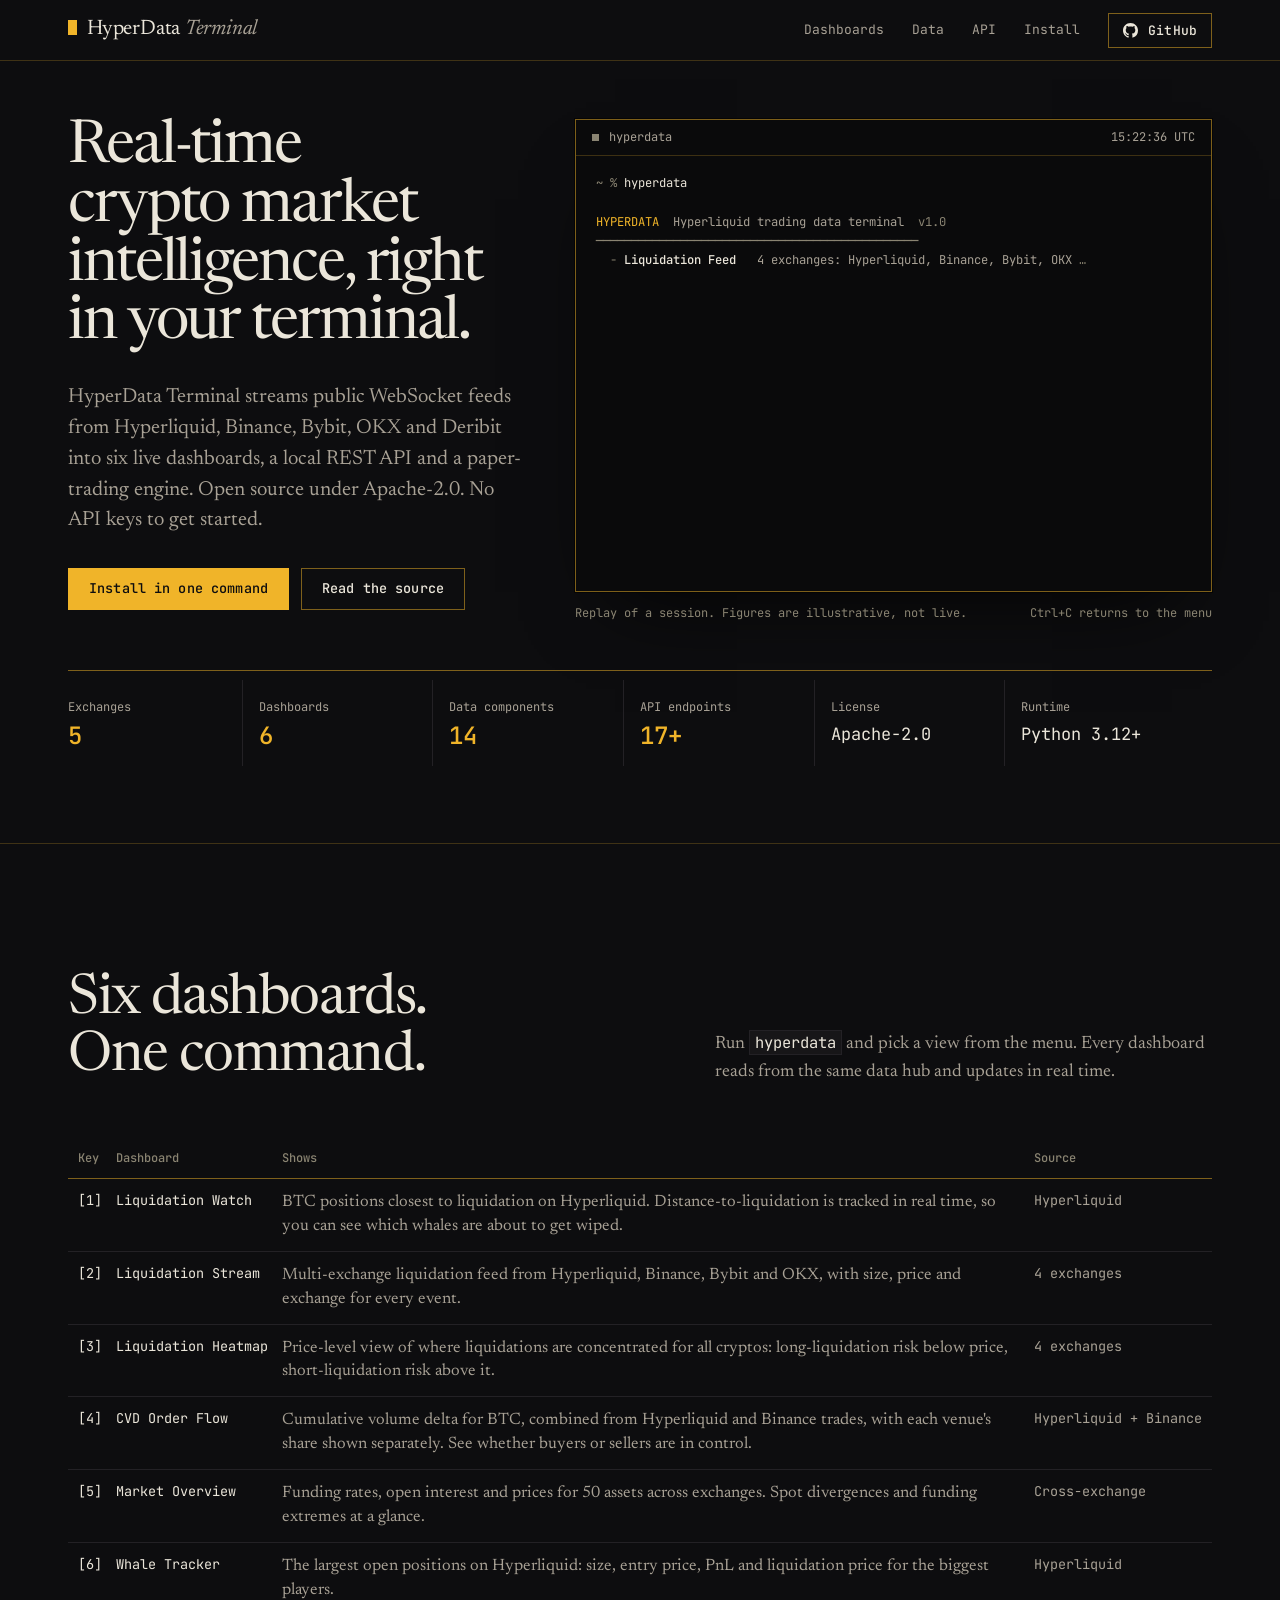
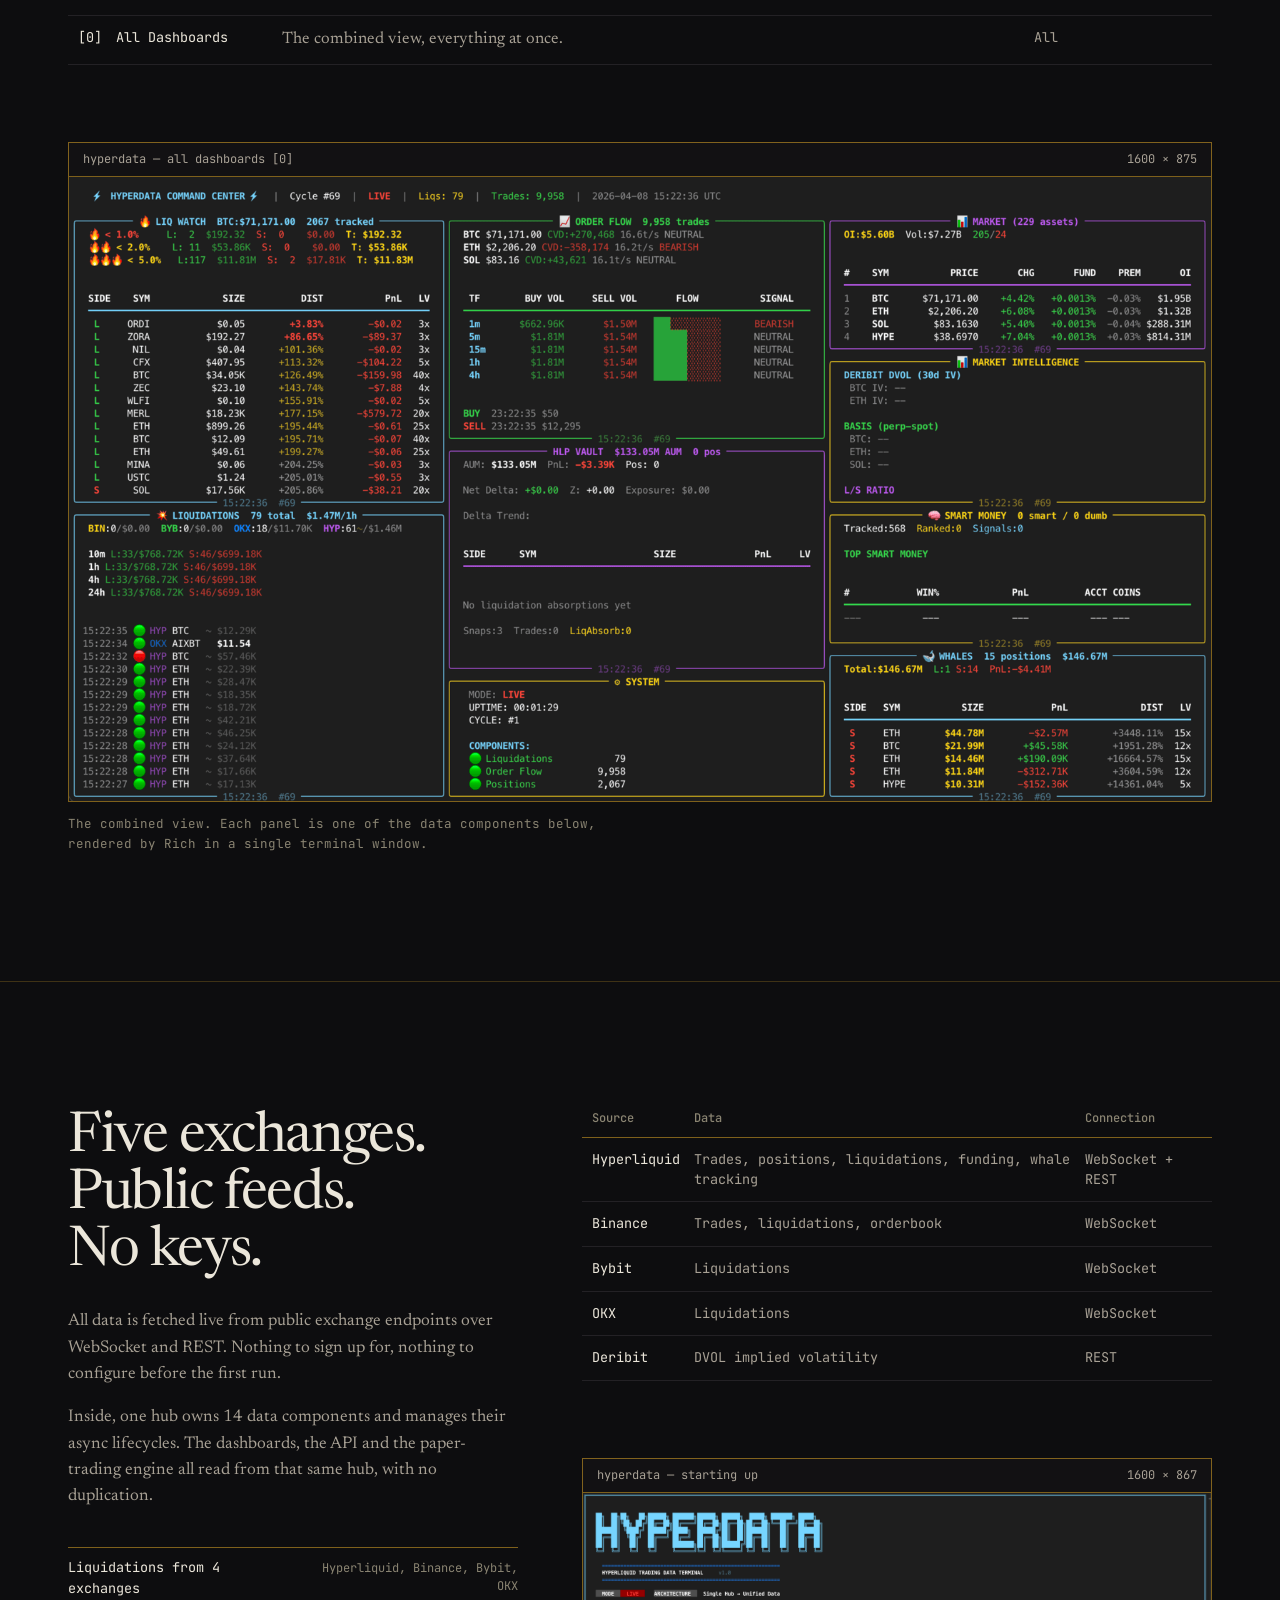
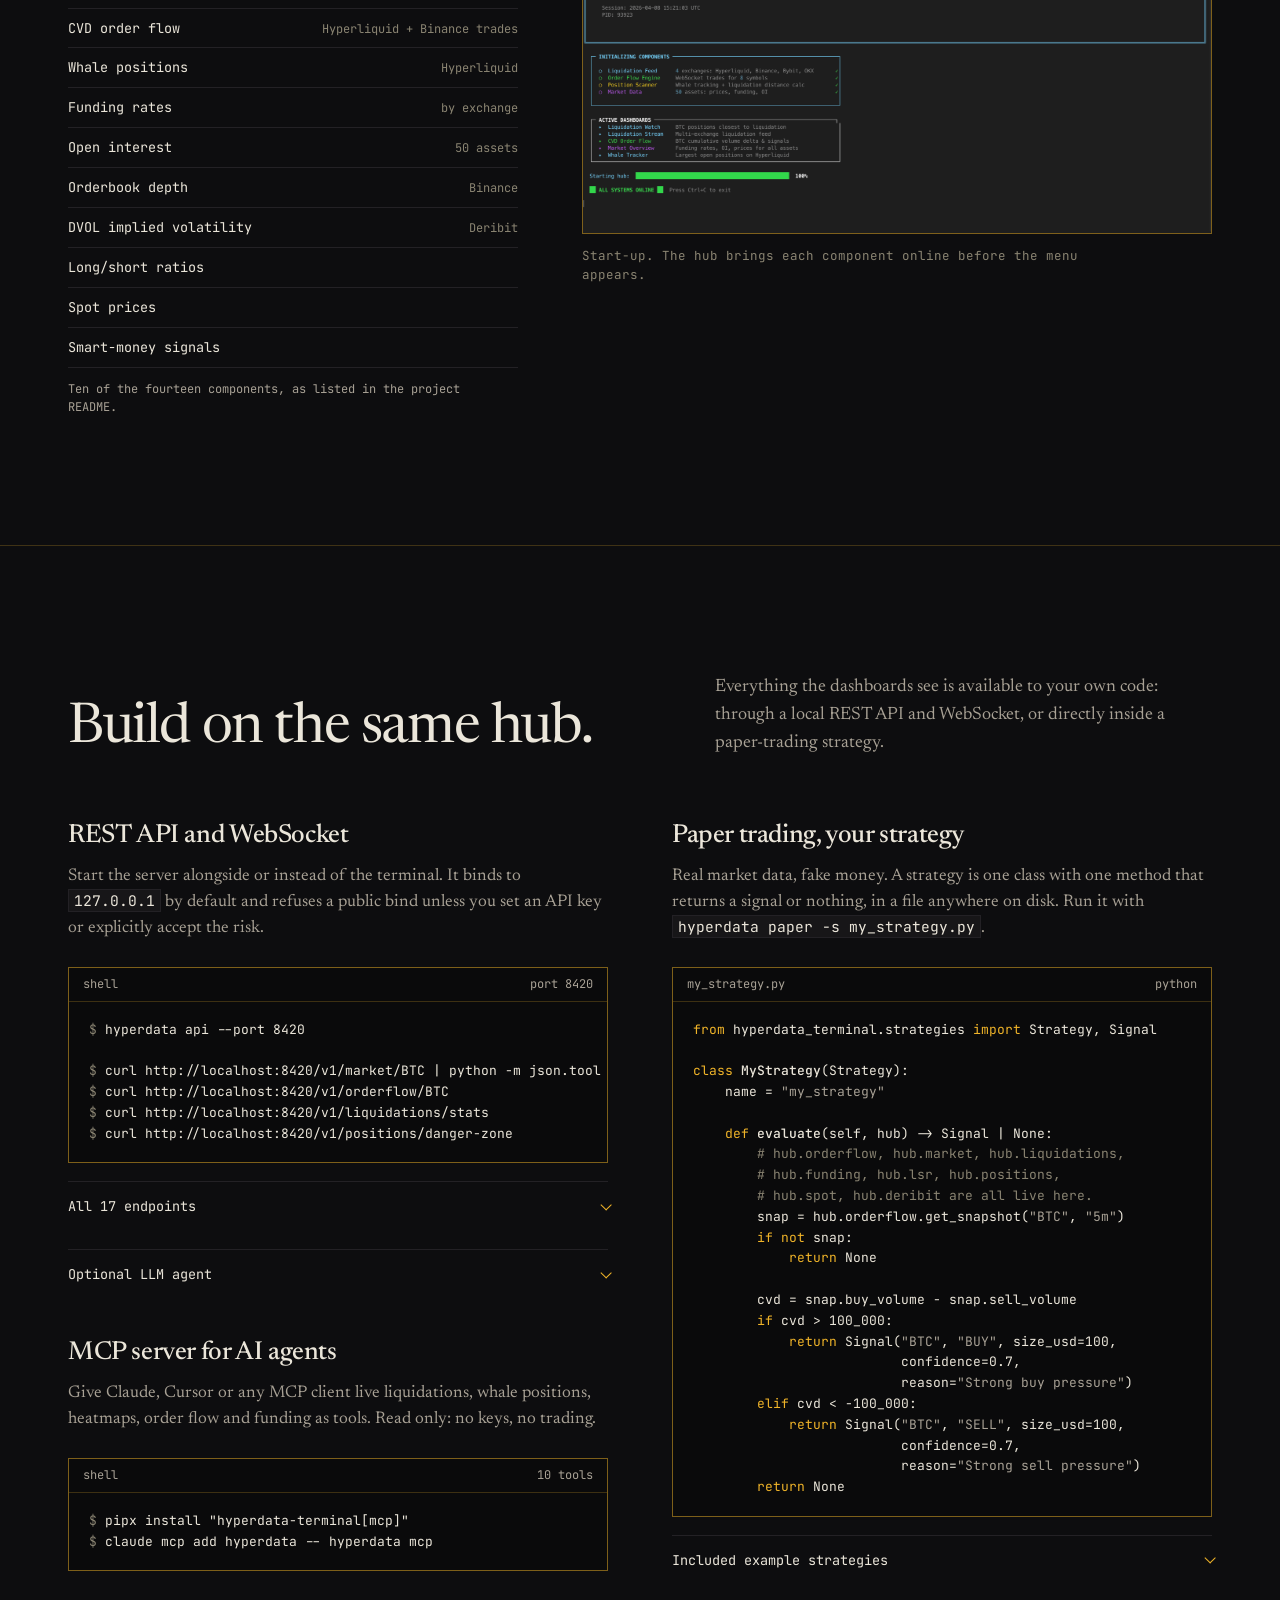
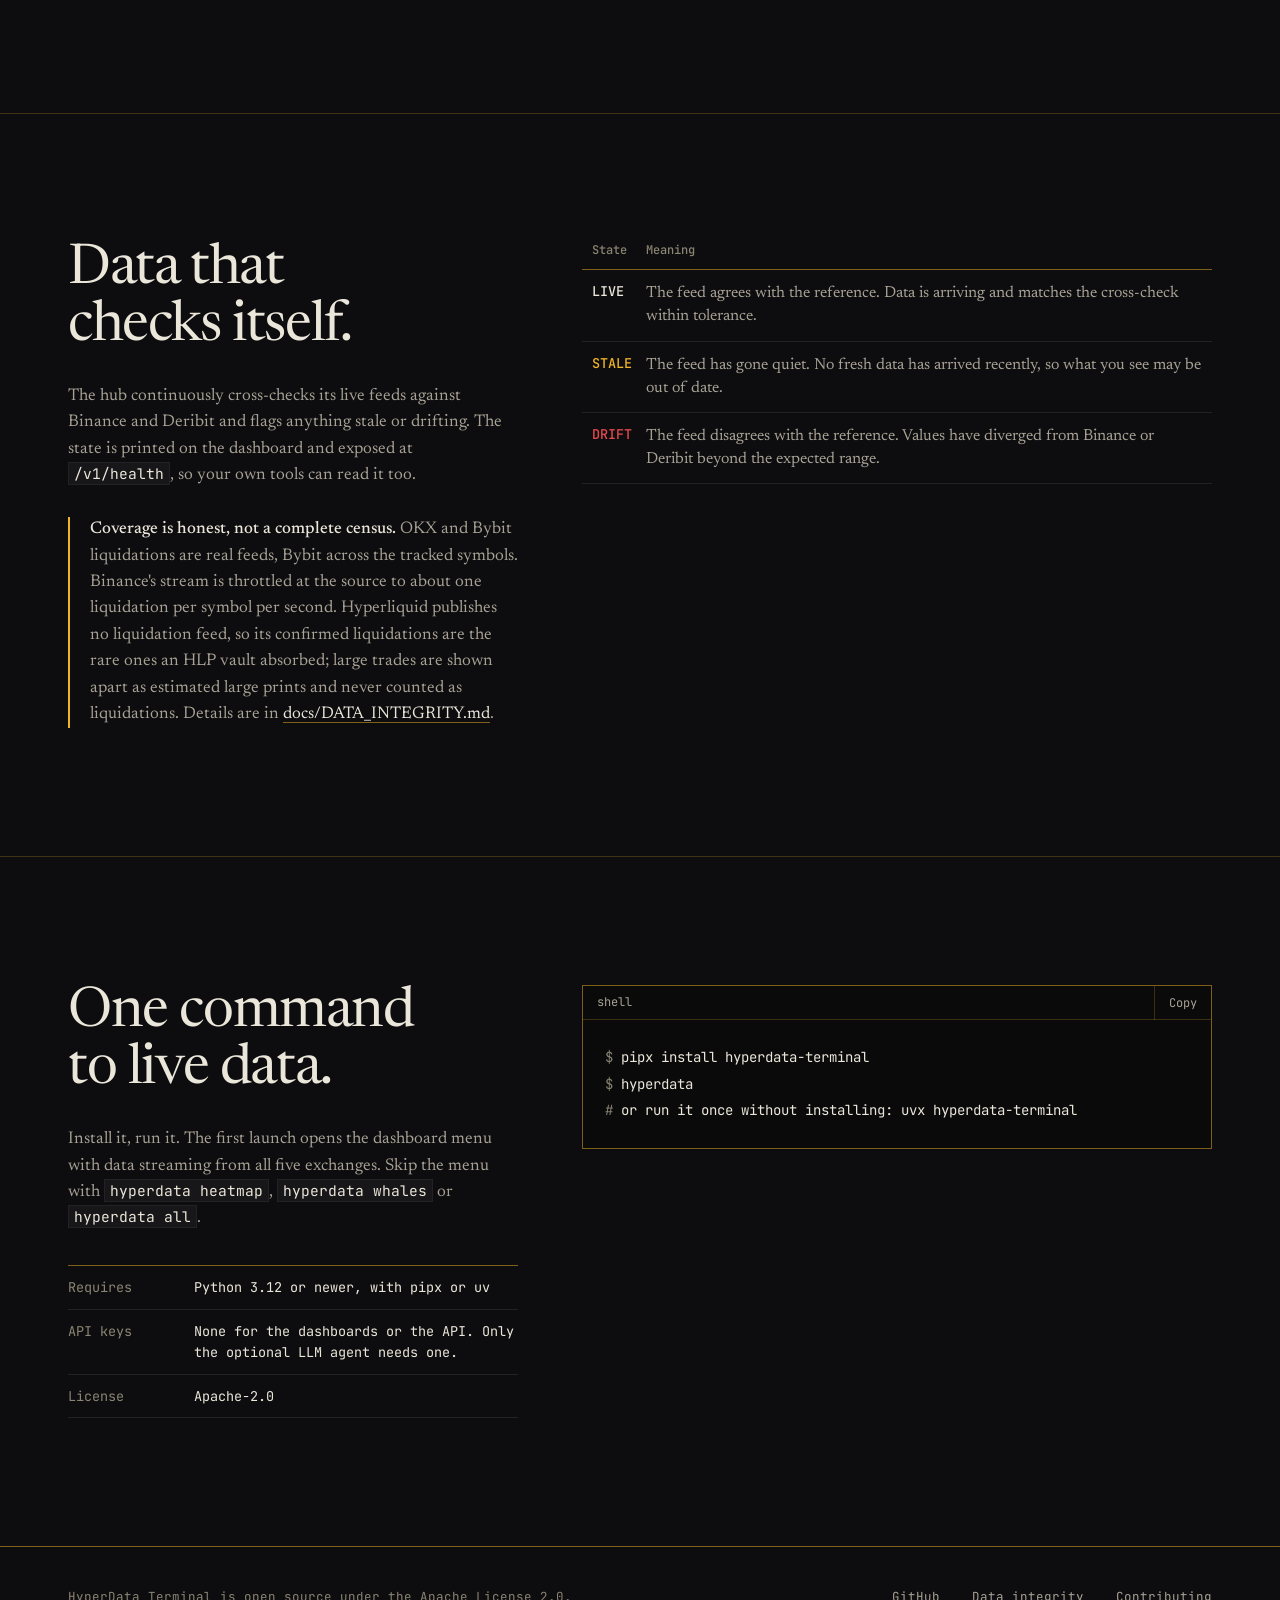
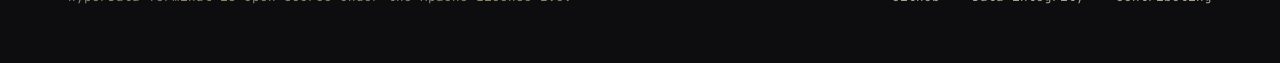
==== commit 39e9abfe: "fix: remaining PR #12 review findings (CLI, loader, display, docs) - HYPERDATA_DATA_DIR in .env now " ====
--- a/site/index.html
+++ b/site/index.html
@@ -306,7 +306,7 @@
             <h2 id="integrity-title" class="rv">Data that checks itself.</h2>
             <p class="rv" style="--i:1; margin-top: 28px;">The hub continuously cross-checks its live feeds against Binance and Deribit and flags anything stale or drifting. The state is printed on the dashboard and exposed at <code>/v1/health</code>, so your own tools can read it too.</p>
             <div class="note rv" style="--i:2">
-              <p><strong>Coverage is honest, not a complete census.</strong> OKX and Bybit liquidations are real feeds, Bybit across the tracked symbols. Binance's stream is throttled at the source to about one liquidation per symbol per second. Hyperliquid publishes no liquidation feed, so its confirmed liquidations are the ones an HLP vault absorbed; large trades are shown apart as estimated large prints and never counted as liquidations. Details are in <a class="text-link" href="https://github.com/Co-Messi/HyperData-Terminal/blob/main/docs/DATA_INTEGRITY.md">docs/DATA_INTEGRITY.md</a>.</p>
+              <p><strong>Coverage is honest, not a complete census.</strong> OKX and Bybit liquidations are real feeds, Bybit across the tracked symbols. Binance's stream is throttled at the source to about one liquidation per symbol per second. Hyperliquid publishes no liquidation feed, so its confirmed liquidations are the rare ones an HLP vault absorbed; large trades are shown apart as estimated large prints and never counted as liquidations. Details are in <a class="text-link" href="https://github.com/Co-Messi/HyperData-Terminal/blob/main/docs/DATA_INTEGRITY.md">docs/DATA_INTEGRITY.md</a>.</p>
             </div>
           </div>
 
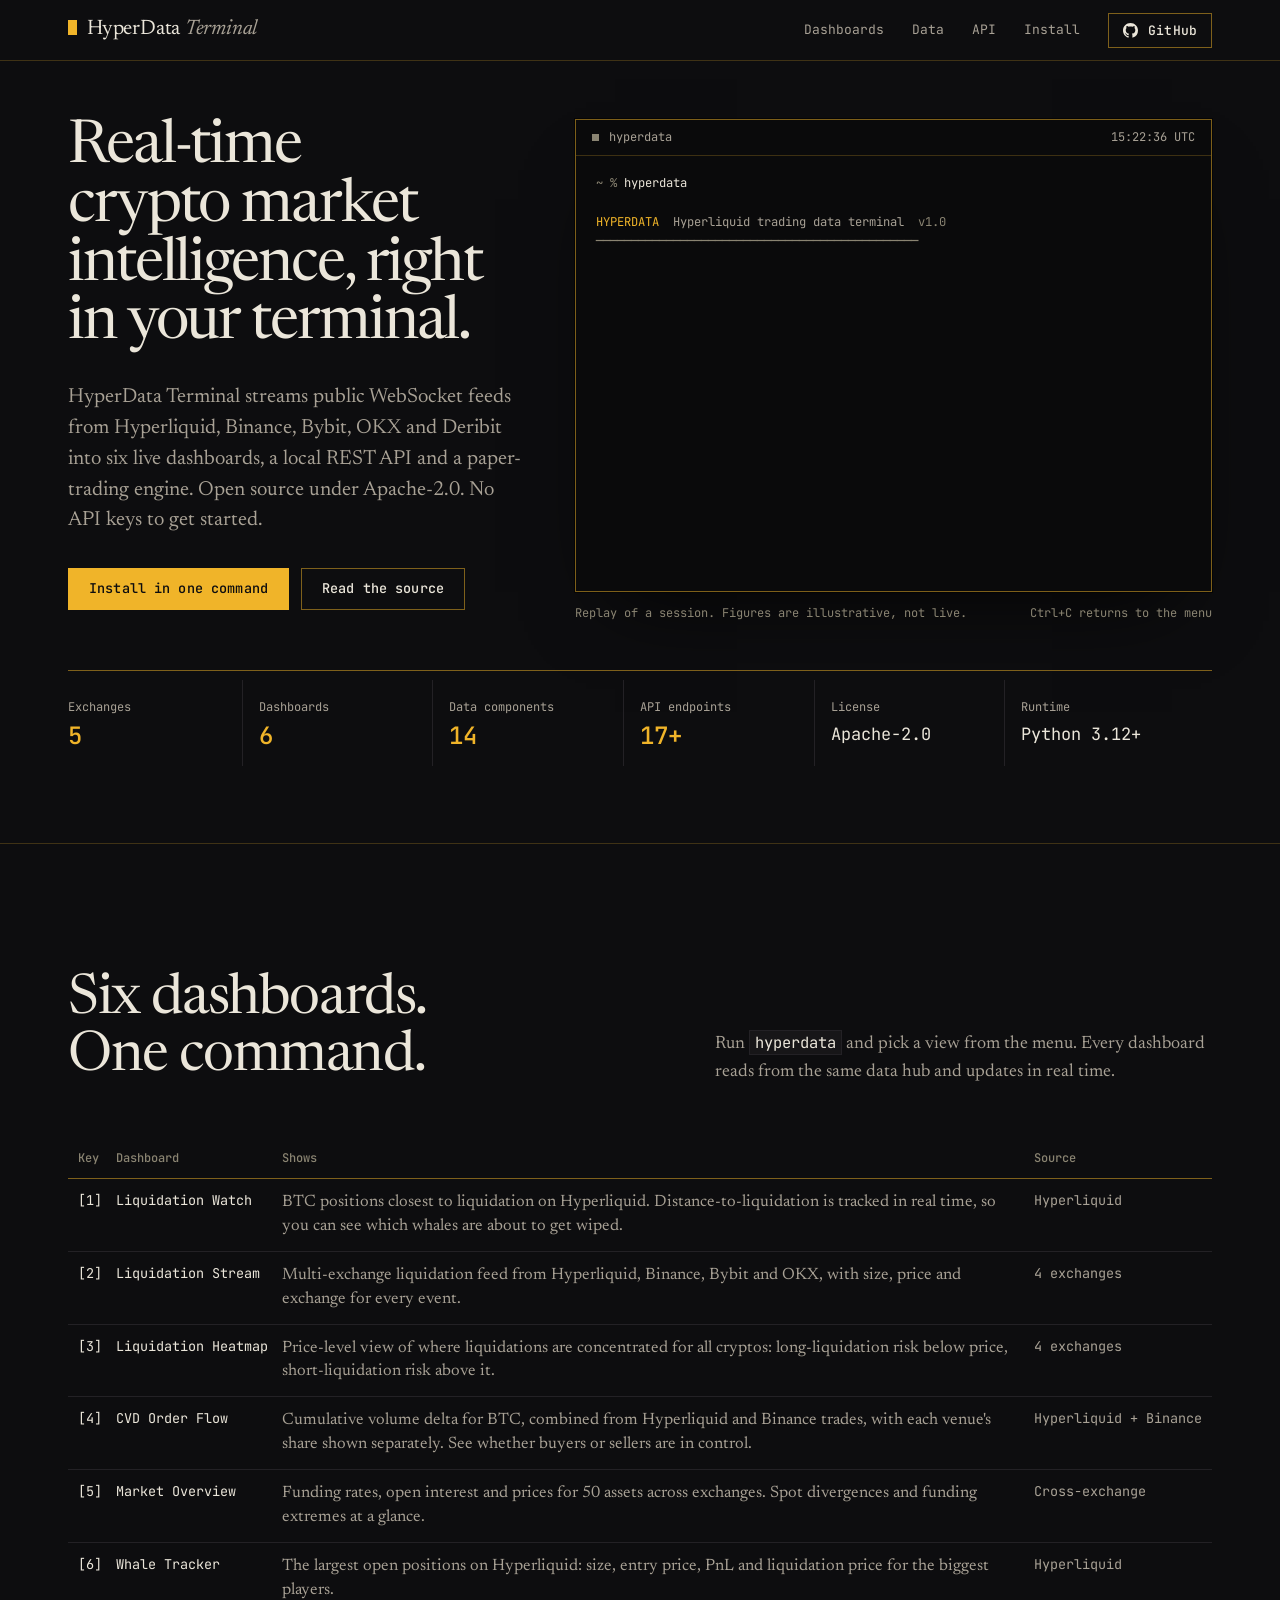
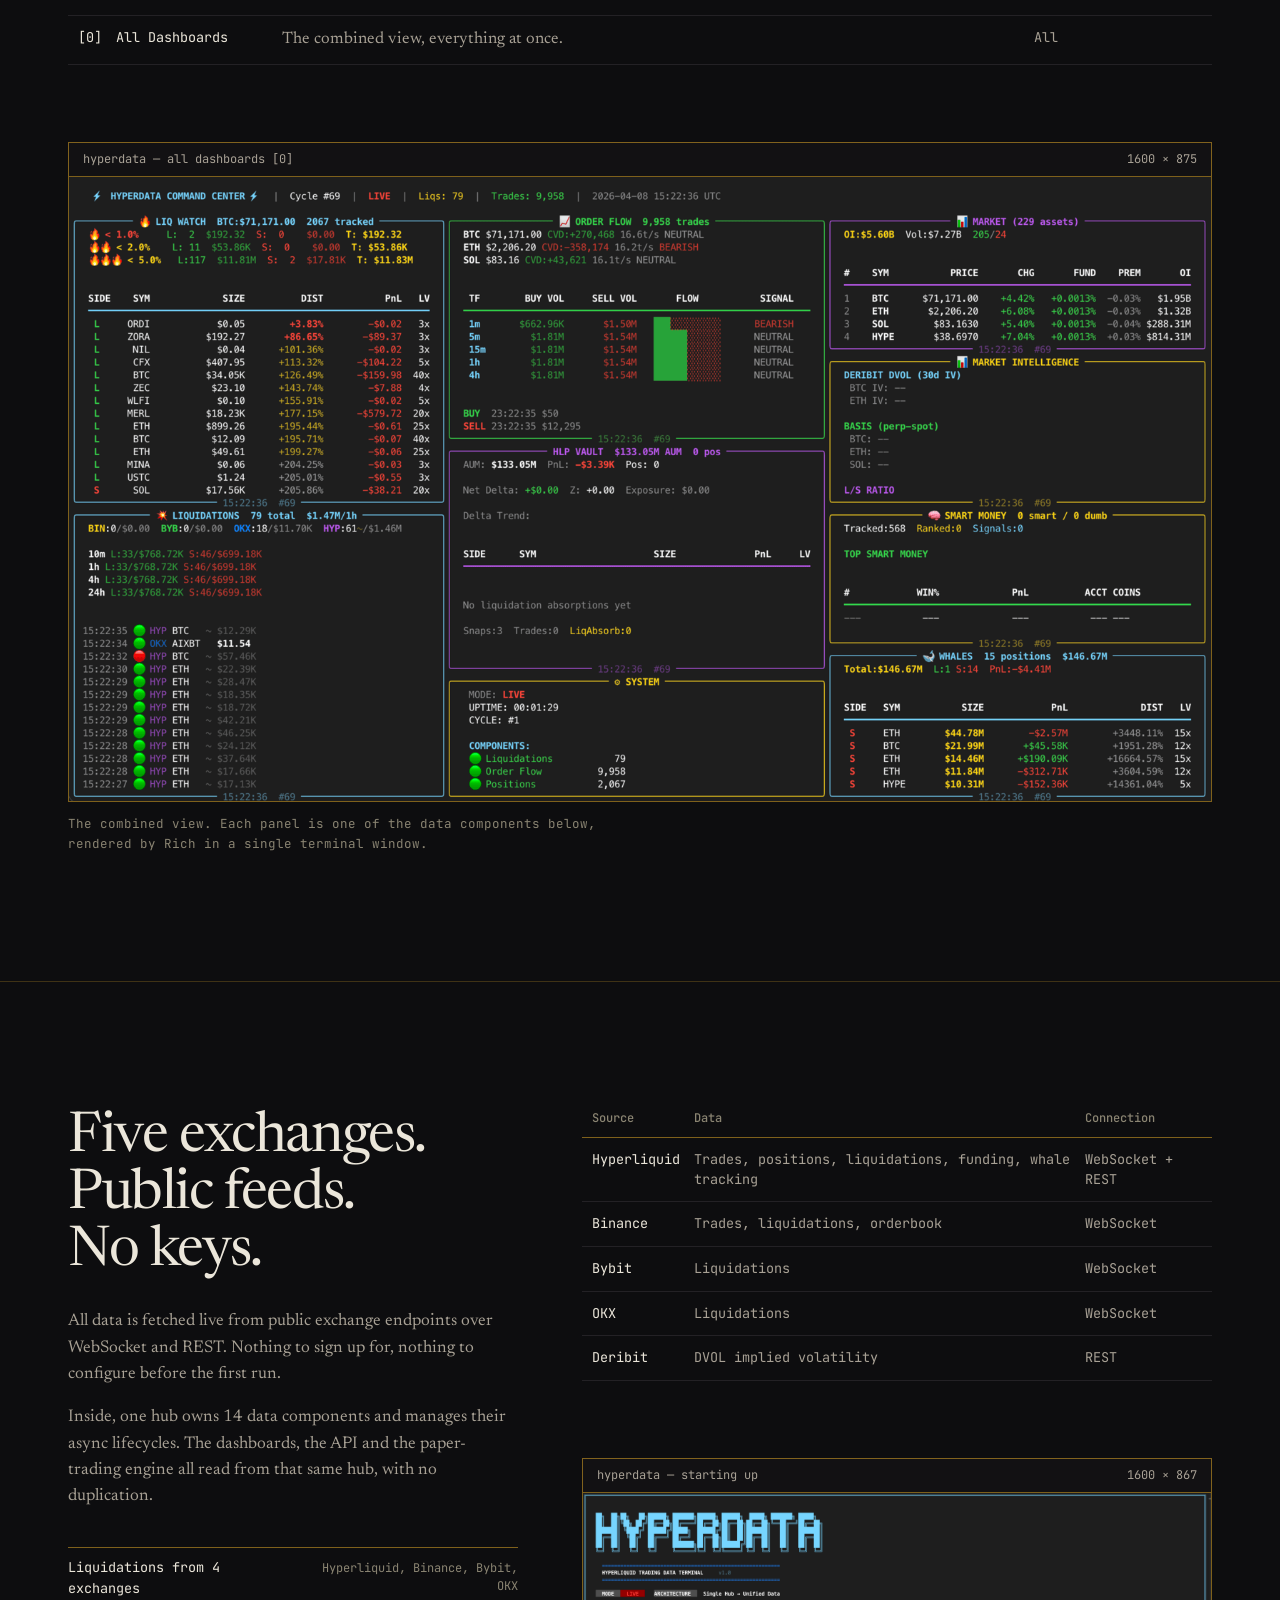
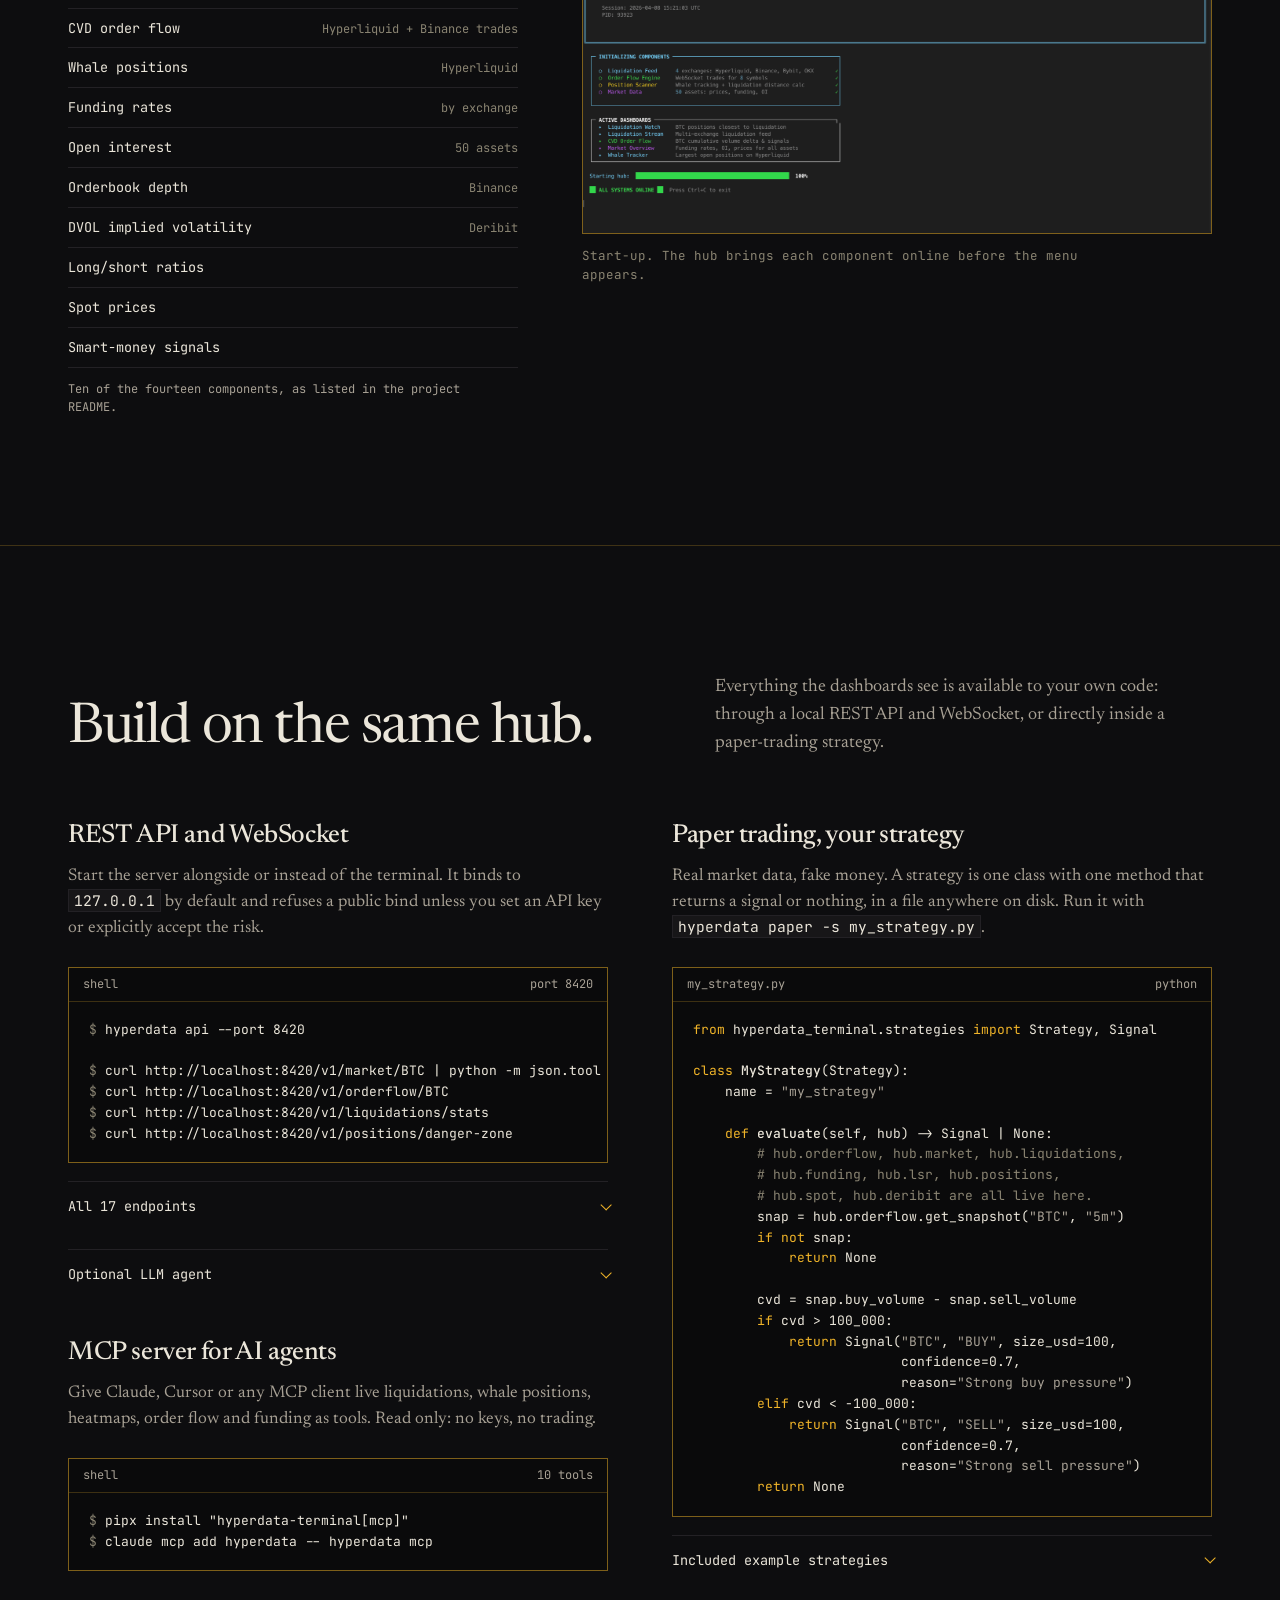
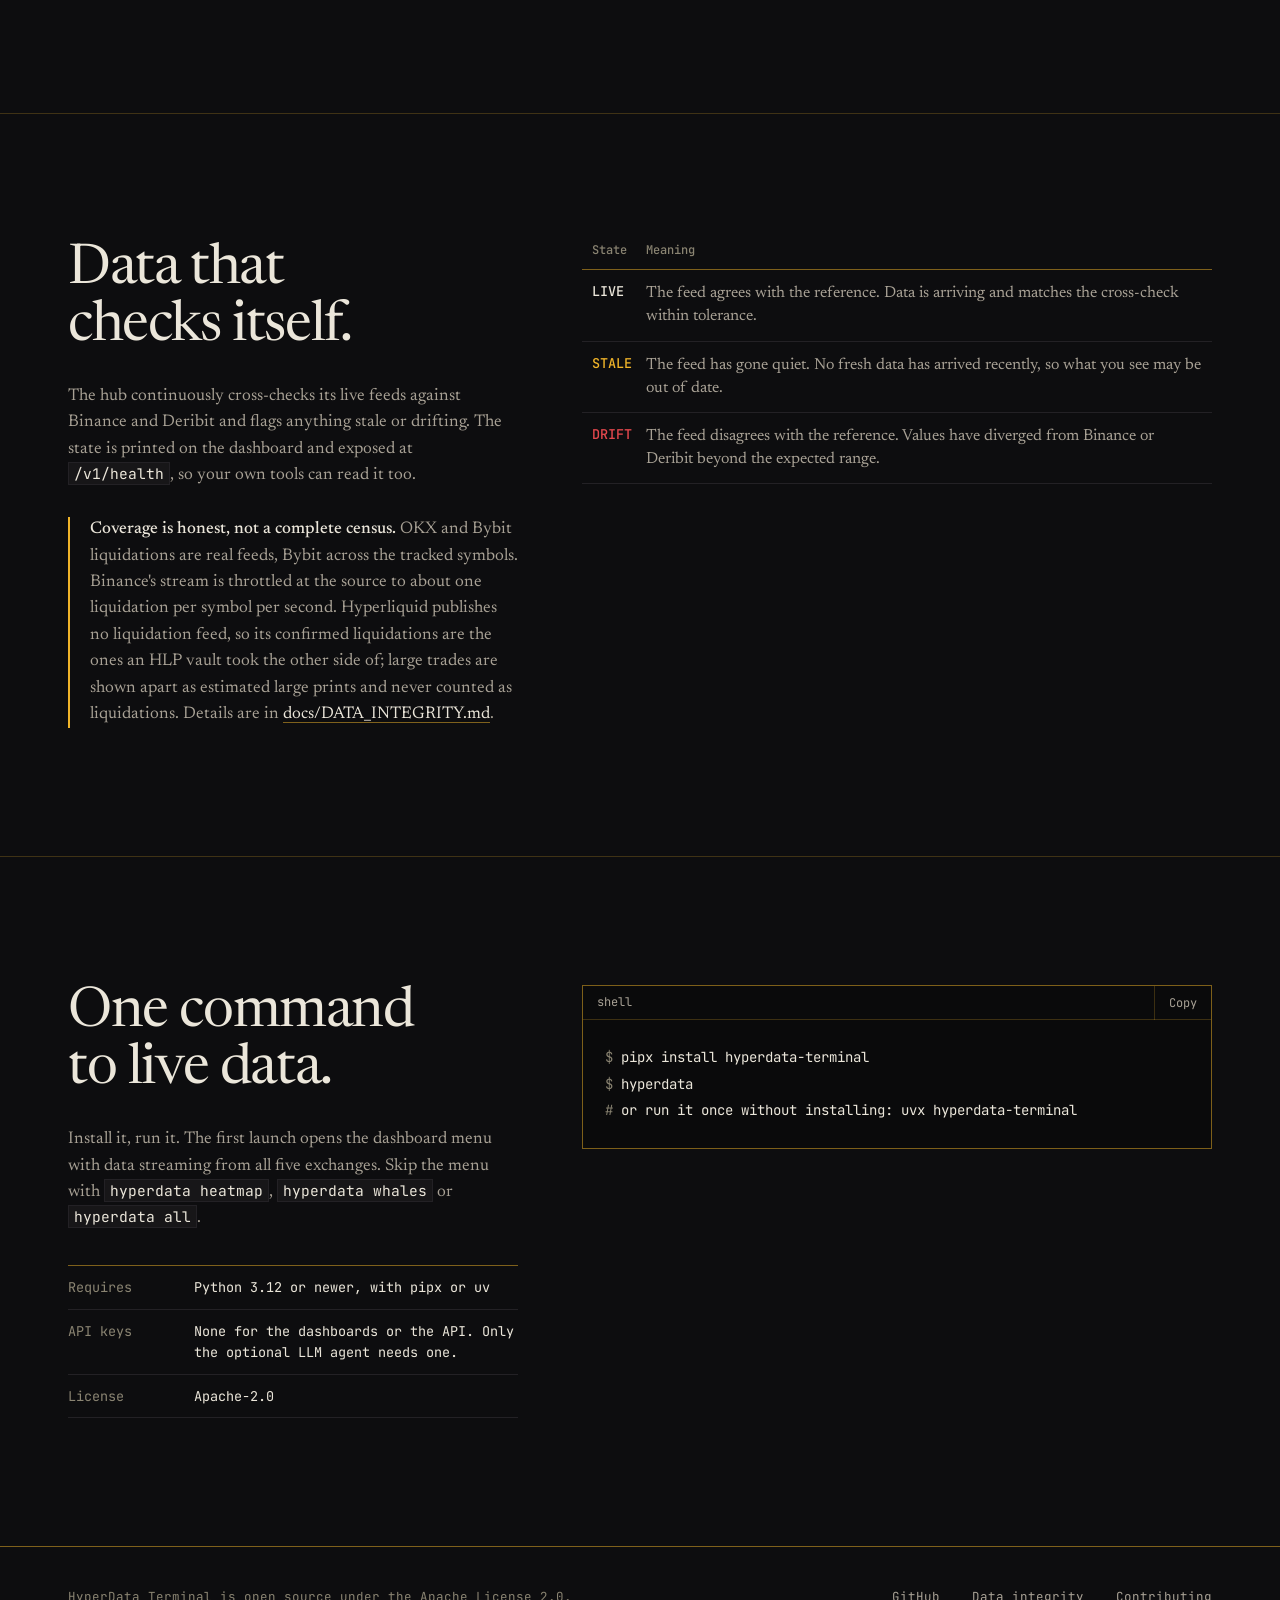
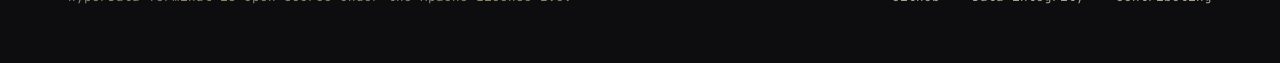
==== commit 55d1dec5: "fix: second review round on PR #12 (HLP PnL, absorption grouping, paging) High - HLP session PnL was" ====
--- a/site/index.html
+++ b/site/index.html
@@ -306,7 +306,7 @@
             <h2 id="integrity-title" class="rv">Data that checks itself.</h2>
             <p class="rv" style="--i:1; margin-top: 28px;">The hub continuously cross-checks its live feeds against Binance and Deribit and flags anything stale or drifting. The state is printed on the dashboard and exposed at <code>/v1/health</code>, so your own tools can read it too.</p>
             <div class="note rv" style="--i:2">
-              <p><strong>Coverage is honest, not a complete census.</strong> OKX and Bybit liquidations are real feeds, Bybit across the tracked symbols. Binance's stream is throttled at the source to about one liquidation per symbol per second. Hyperliquid publishes no liquidation feed, so its confirmed liquidations are the rare ones an HLP vault absorbed; large trades are shown apart as estimated large prints and never counted as liquidations. Details are in <a class="text-link" href="https://github.com/Co-Messi/HyperData-Terminal/blob/main/docs/DATA_INTEGRITY.md">docs/DATA_INTEGRITY.md</a>.</p>
+              <p><strong>Coverage is honest, not a complete census.</strong> OKX and Bybit liquidations are real feeds, Bybit across the tracked symbols. Binance's stream is throttled at the source to about one liquidation per symbol per second. Hyperliquid publishes no liquidation feed, so its confirmed liquidations are the ones an HLP vault took the other side of; large trades are shown apart as estimated large prints and never counted as liquidations. Details are in <a class="text-link" href="https://github.com/Co-Messi/HyperData-Terminal/blob/main/docs/DATA_INTEGRITY.md">docs/DATA_INTEGRITY.md</a>.</p>
             </div>
           </div>
 
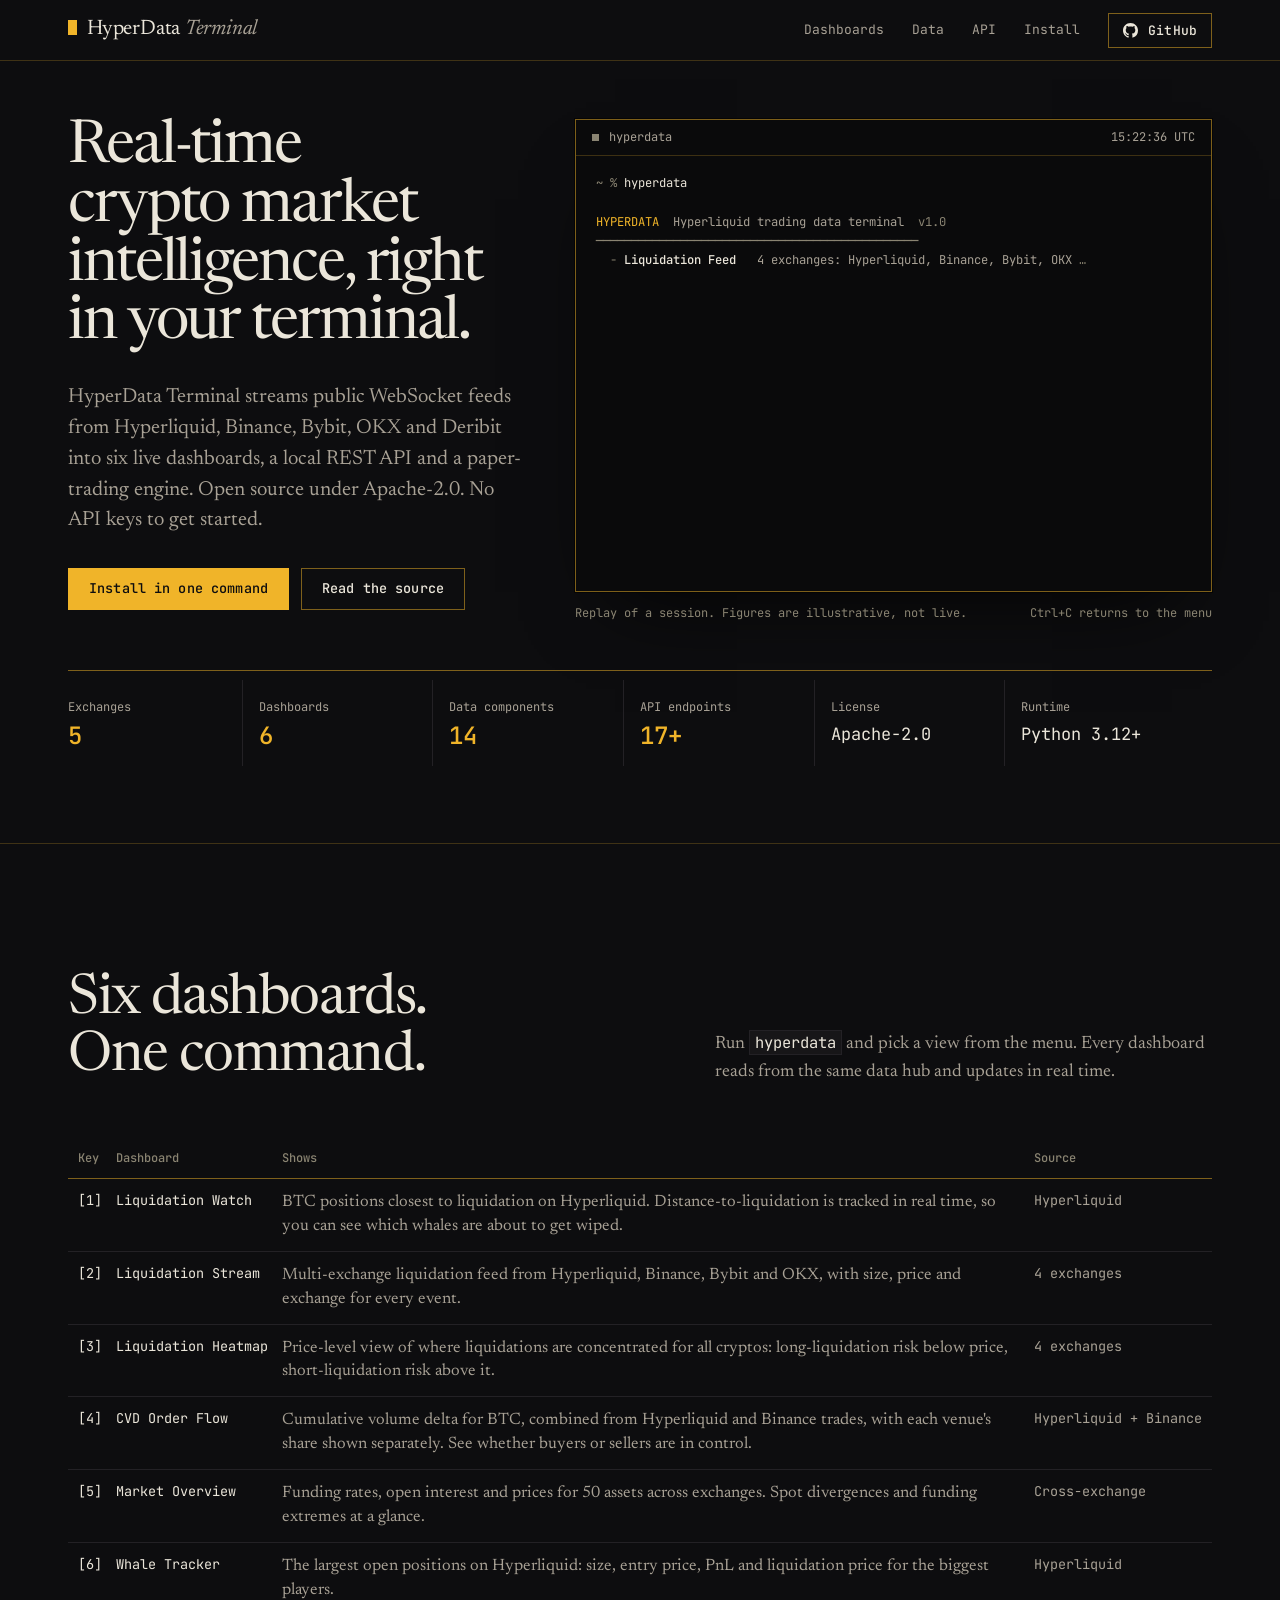
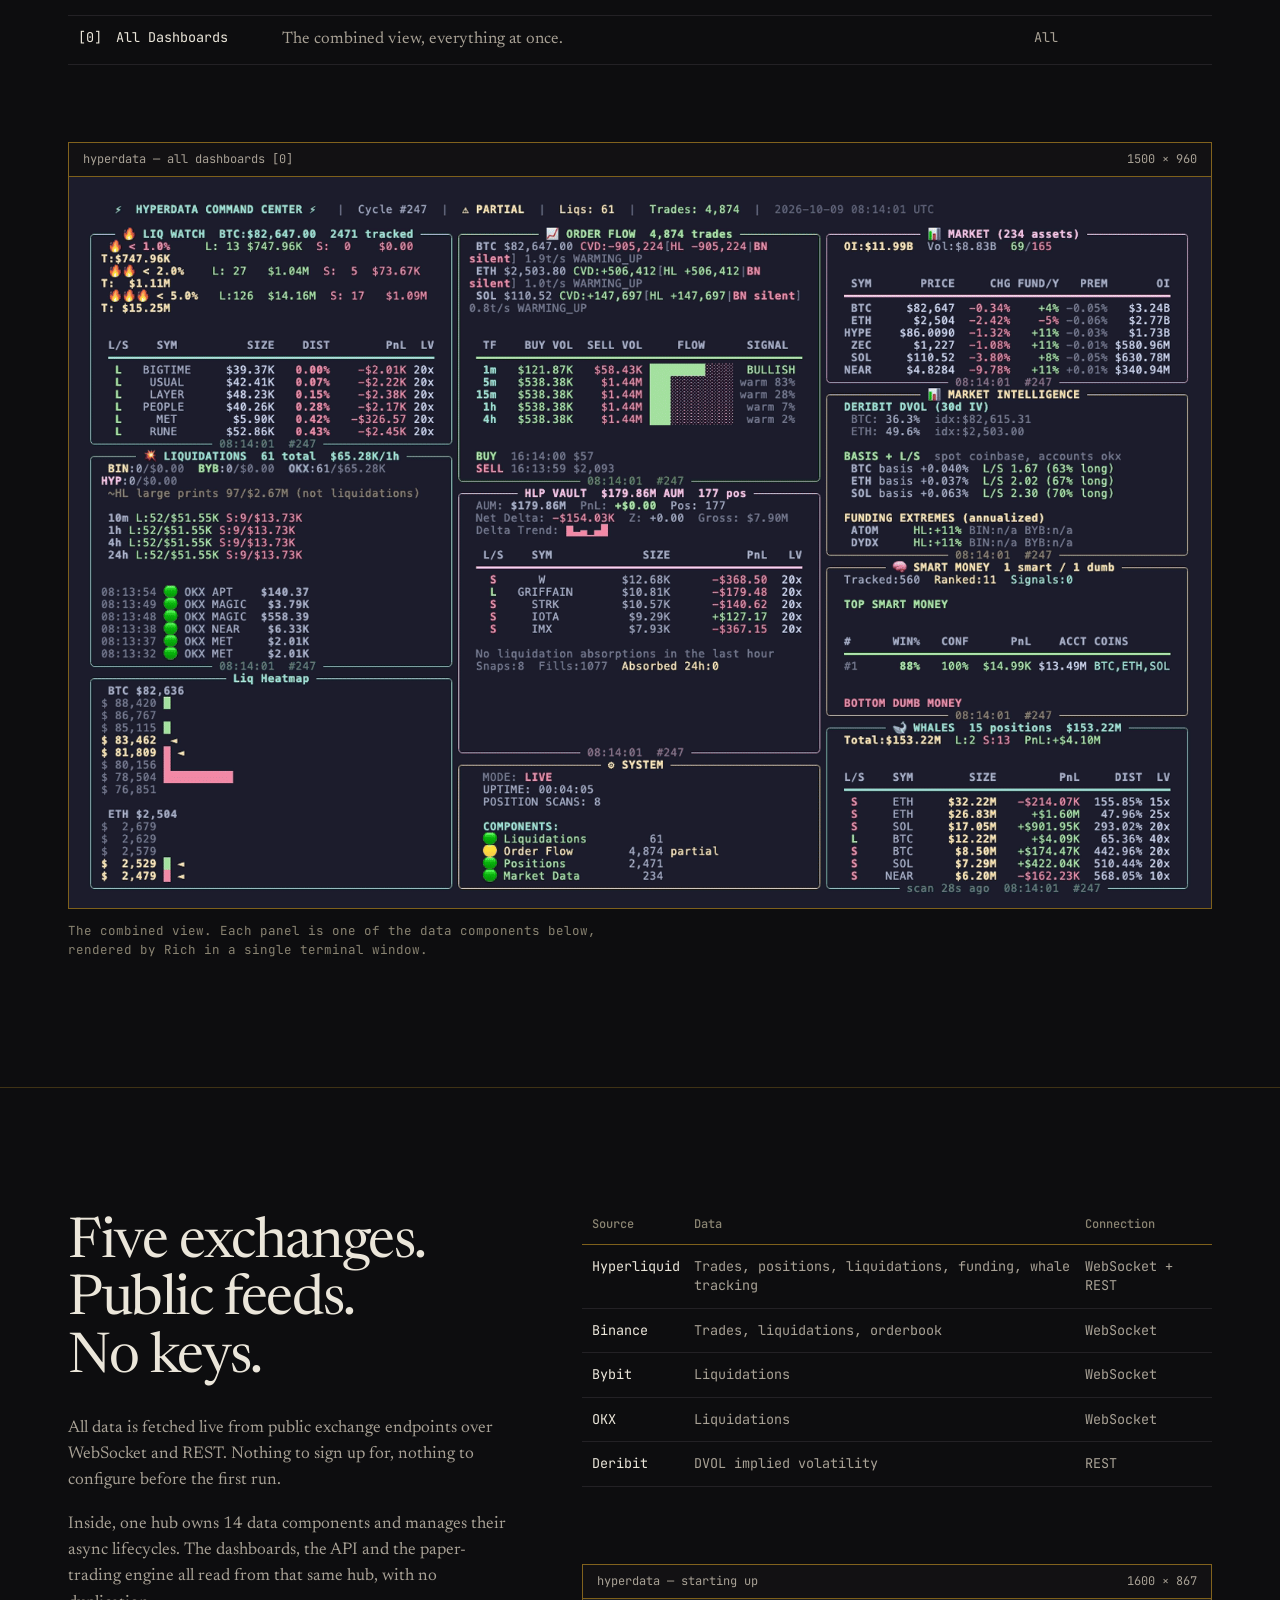
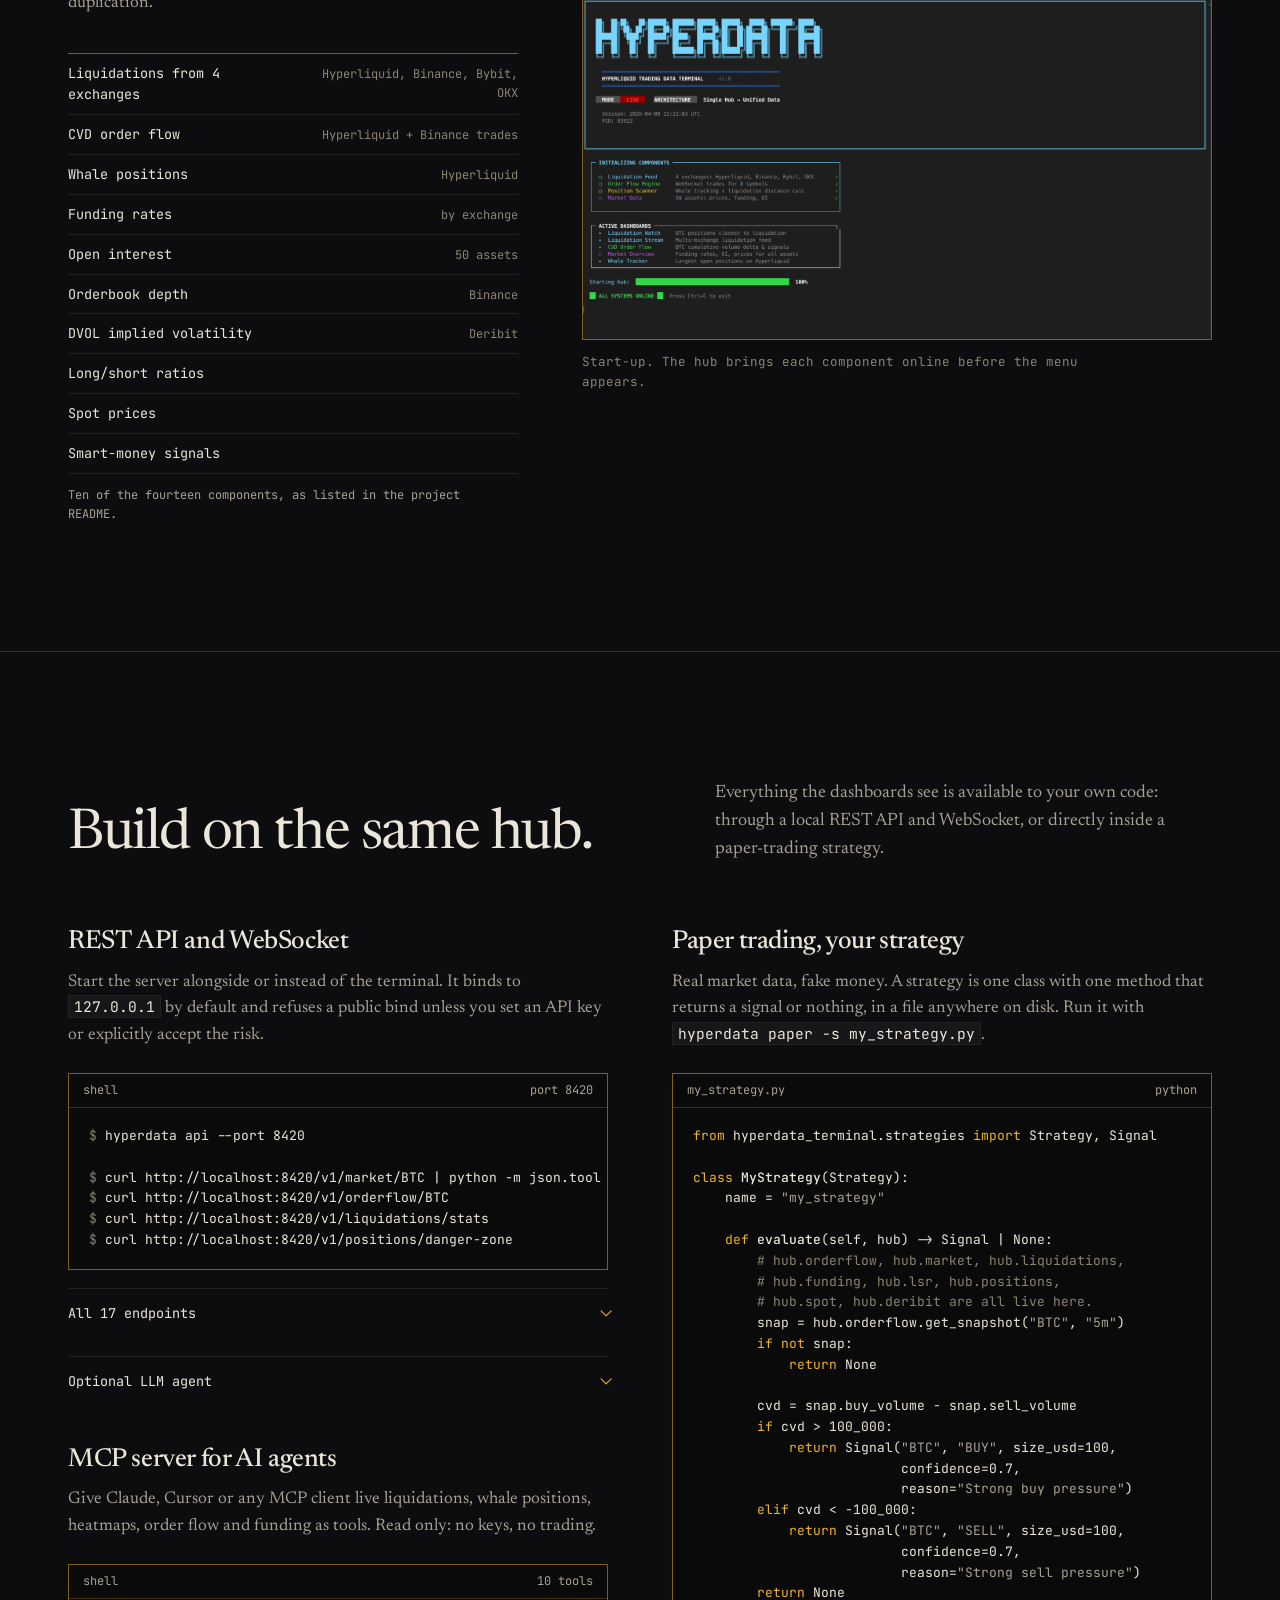
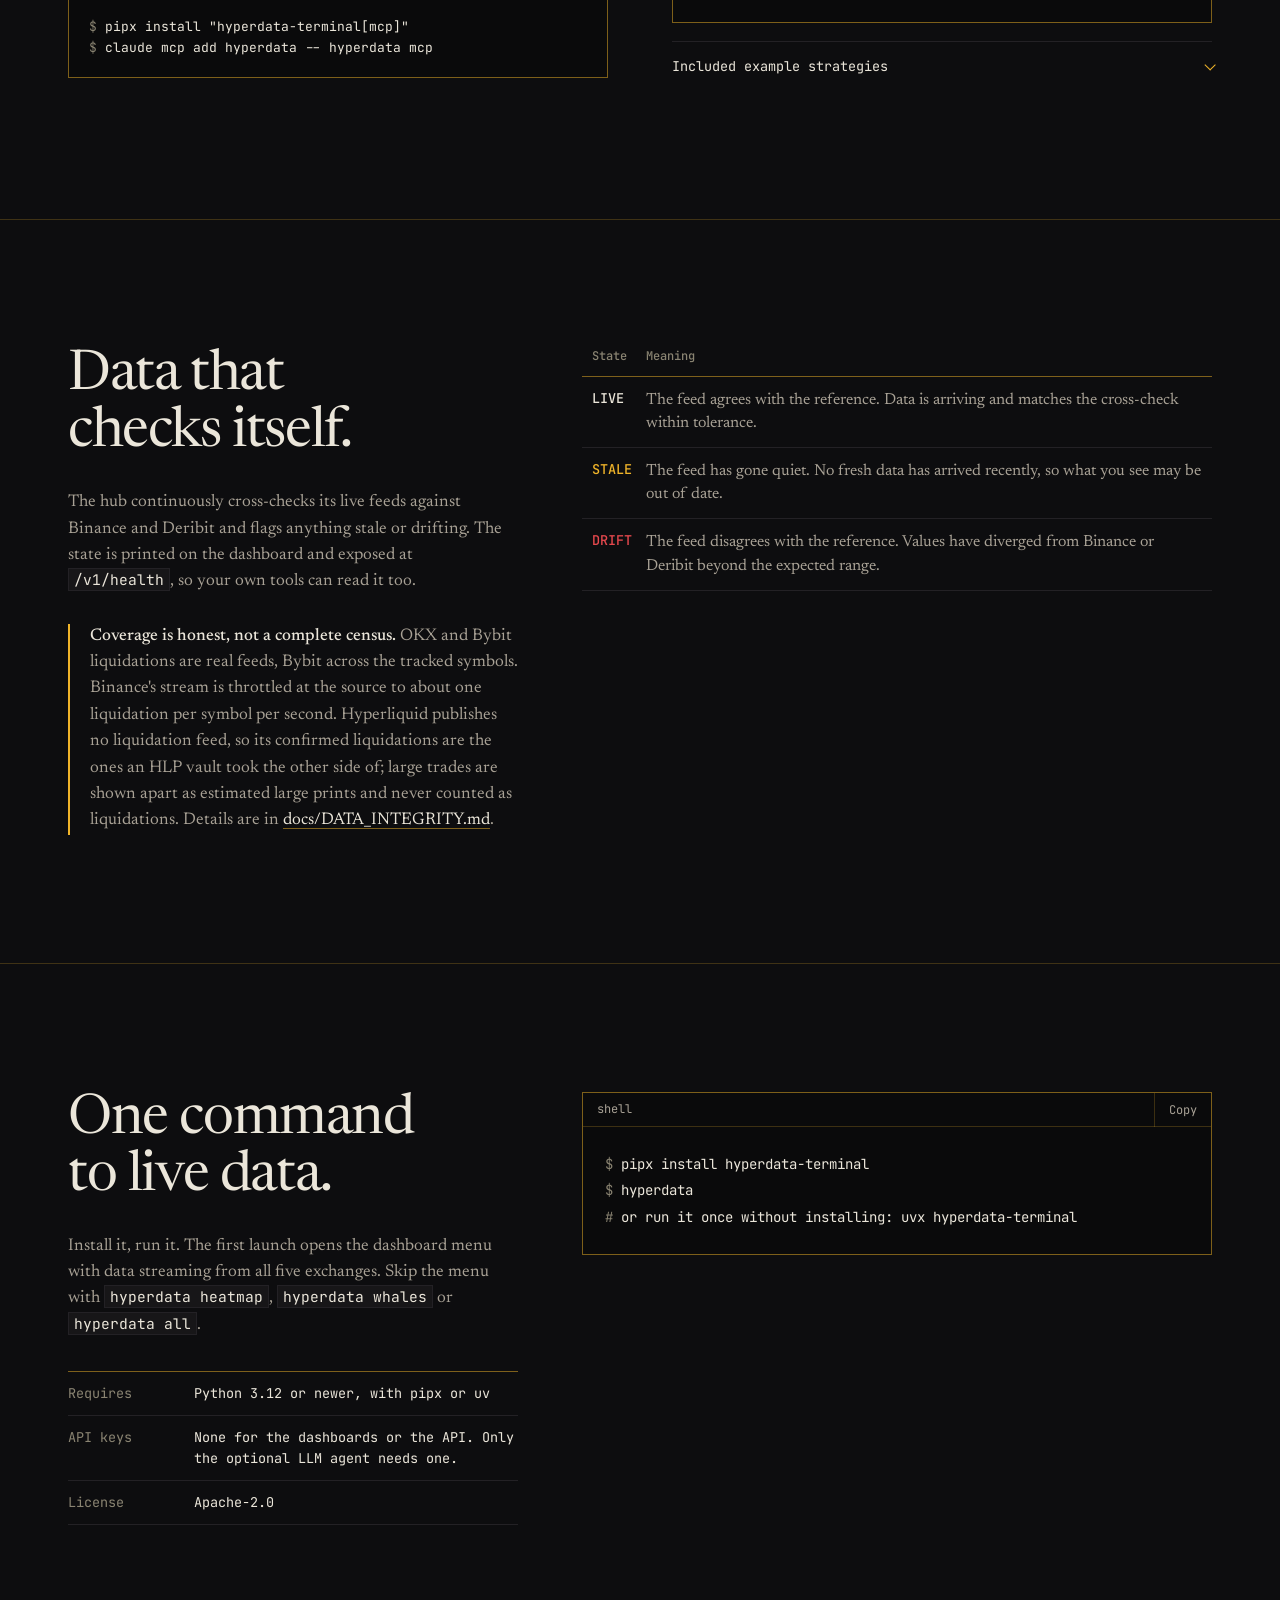
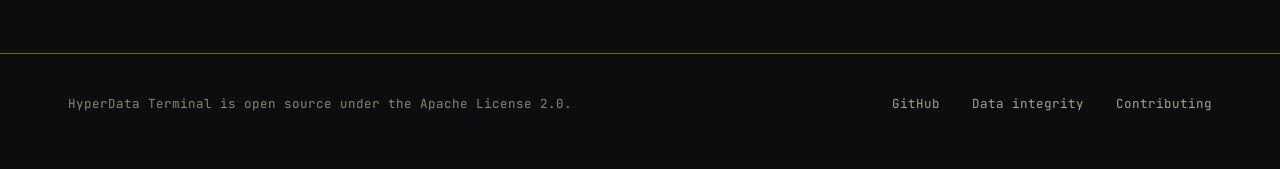
==== commit d1106724: "docs: re-record the demo GIF and site screenshot with OKX sizes fixed The previous recording showed " ====
--- a/site/index.html
+++ b/site/index.html
@@ -128,8 +128,8 @@
         </div>
 
         <figure class="frame rv" style="--i:3">
-          <div class="frame-bar" aria-hidden="true"><span>hyperdata — all dashboards [0]</span><span>1600 × 875</span></div>
-          <img src="screenshot-market.png" width="1600" height="875" alt="HyperData Terminal's combined view: liquidation watch, order flow, liquidation feed, market overview, HLP vault, system status, market intelligence, smart money and whales panels side by side in one terminal window." loading="lazy" decoding="async">
+          <div class="frame-bar" aria-hidden="true"><span>hyperdata — all dashboards [0]</span><span>1500 × 960</span></div>
+          <img src="screenshot-market.png" width="1500" height="960" alt="HyperData Terminal's combined view: liquidation watch, order flow, liquidation feed, market overview, HLP vault, system status, market intelligence, smart money and whales panels side by side in one terminal window." loading="lazy" decoding="async">
           <figcaption>The combined view. Each panel is one of the data components below, rendered by Rich in a single terminal window.</figcaption>
         </figure>
       </div>
